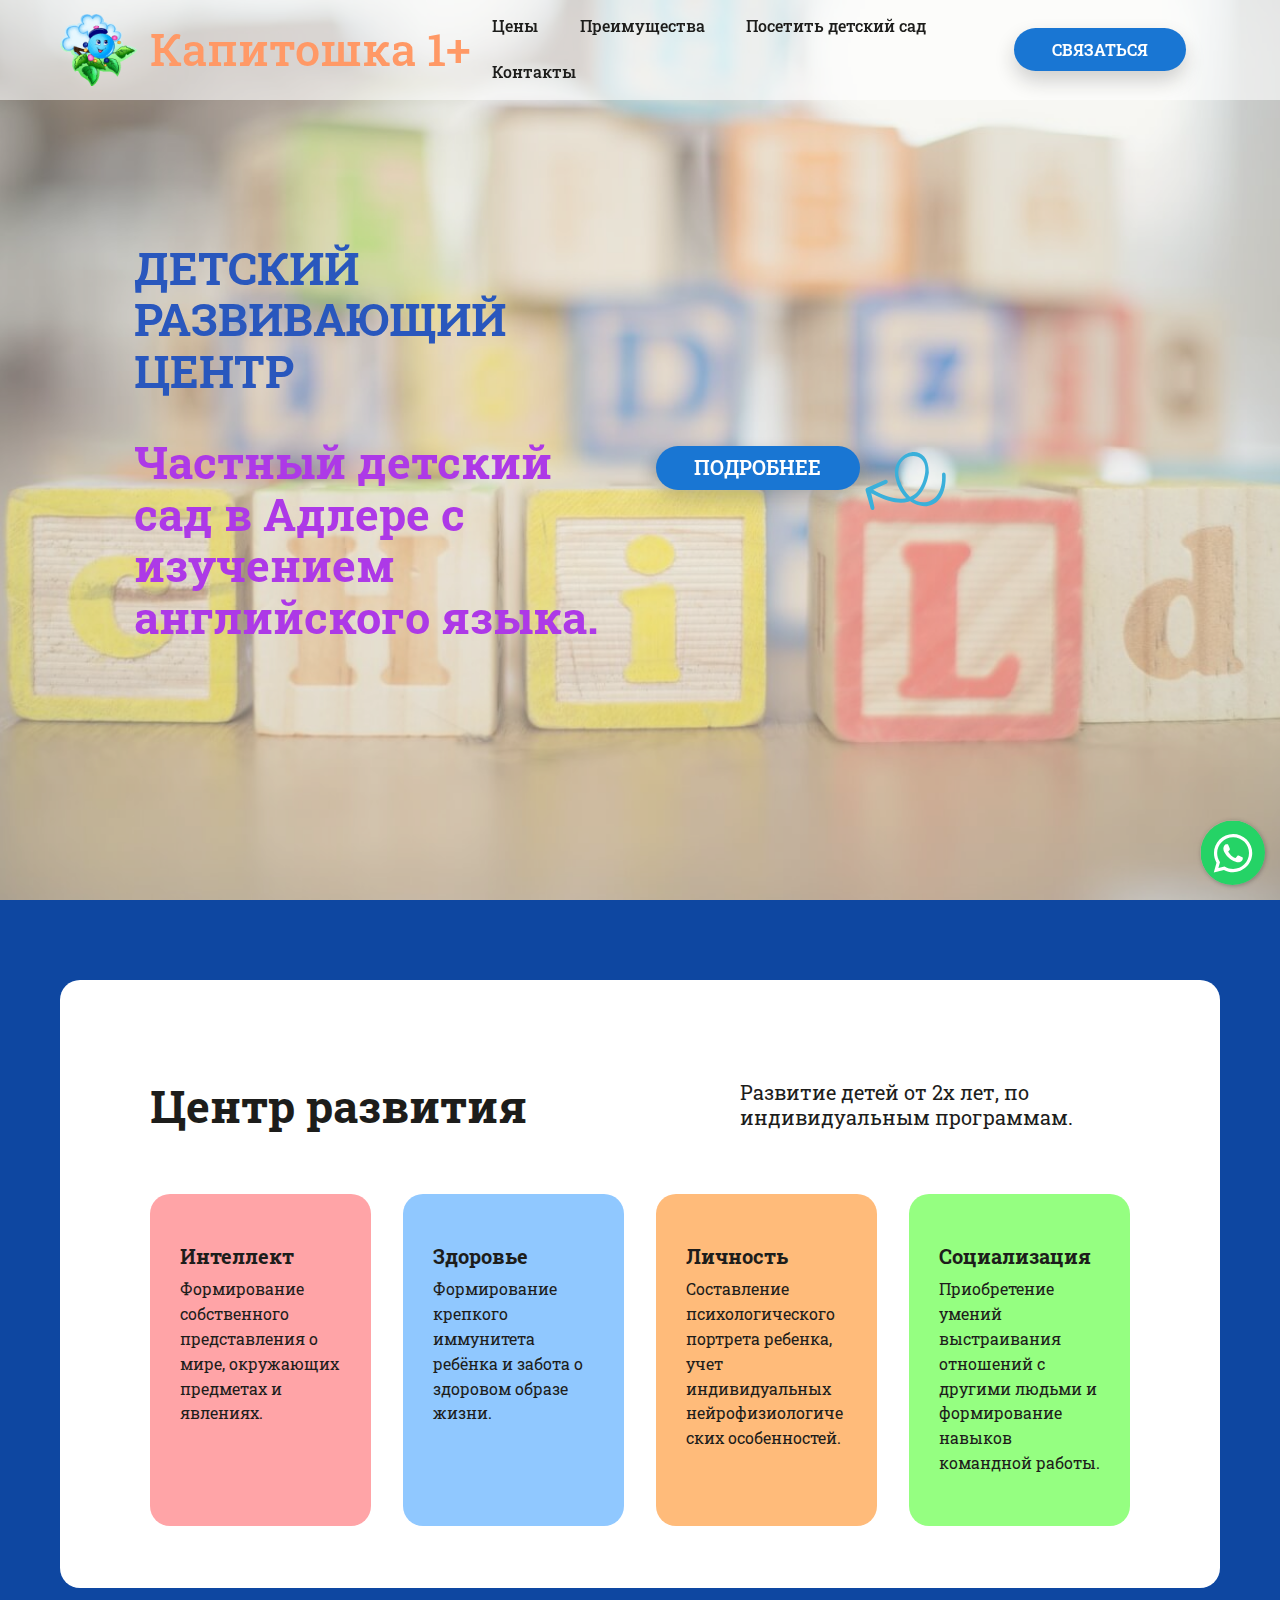
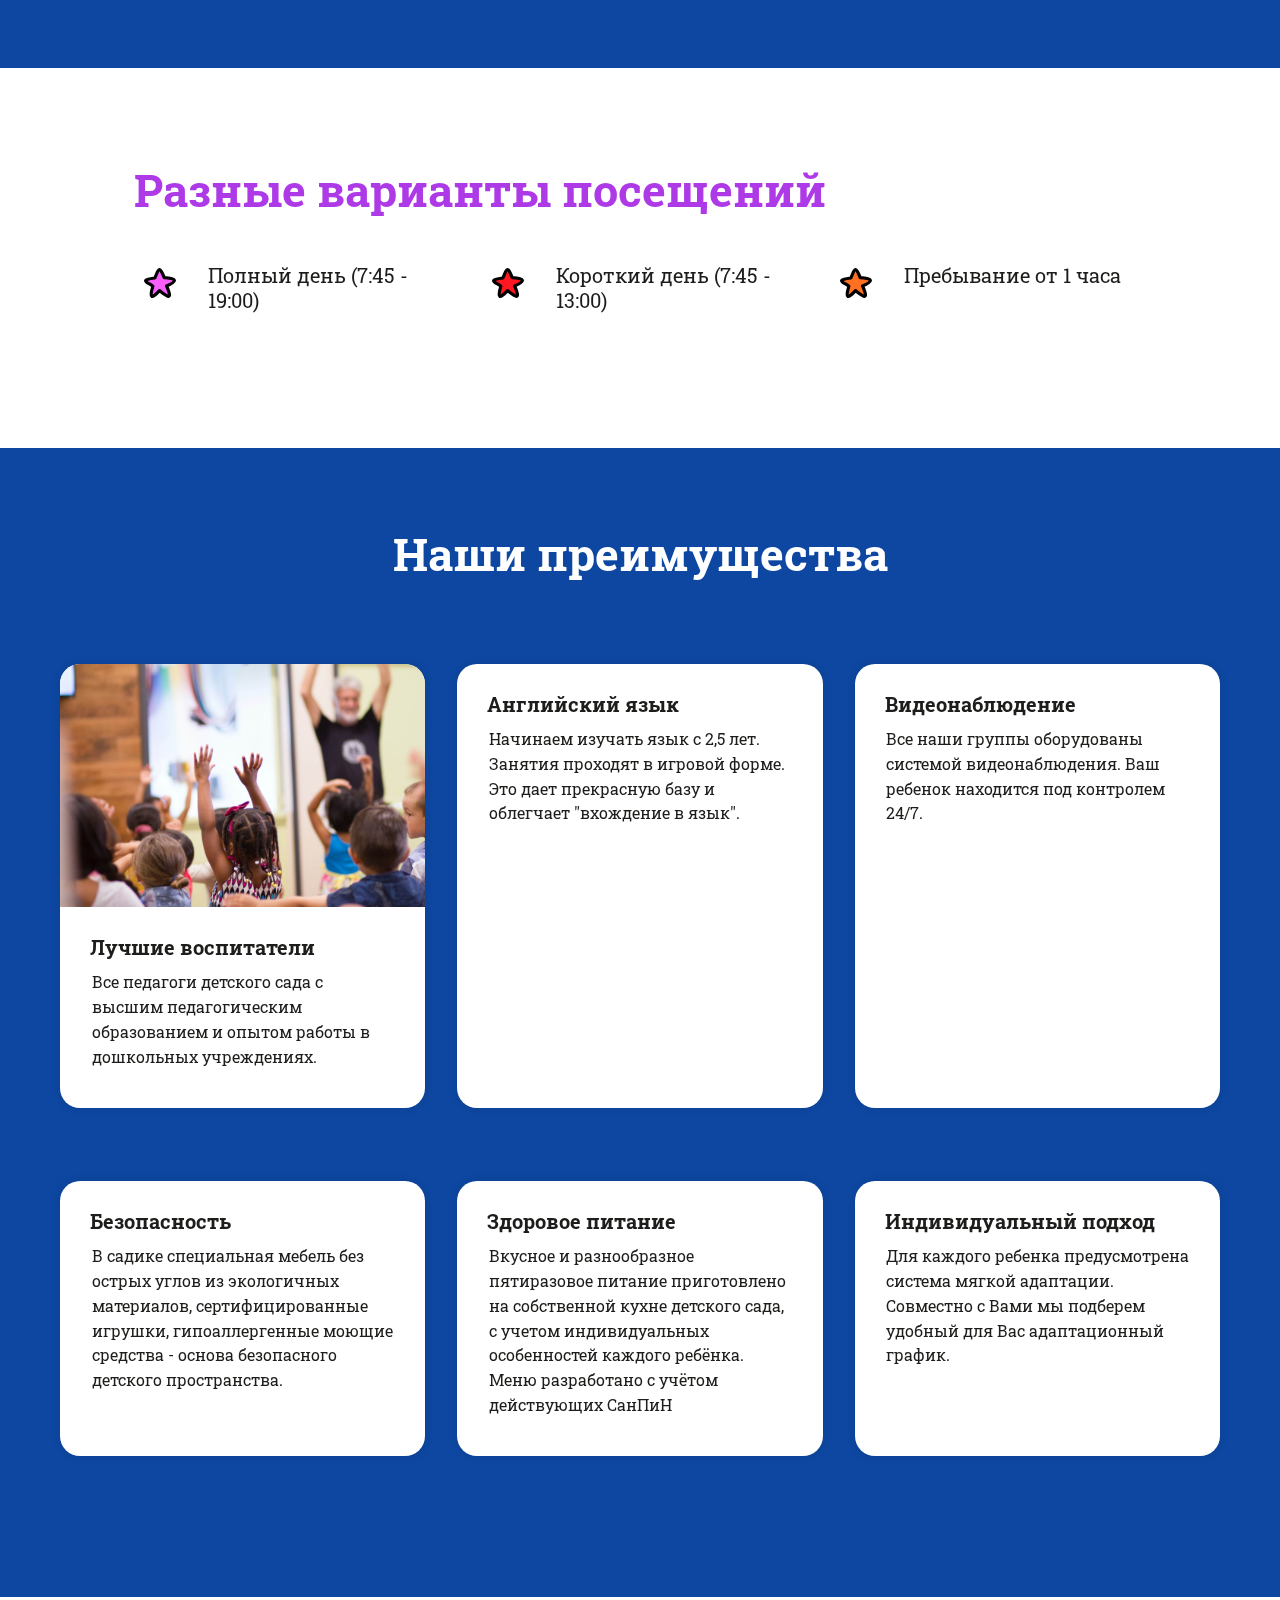
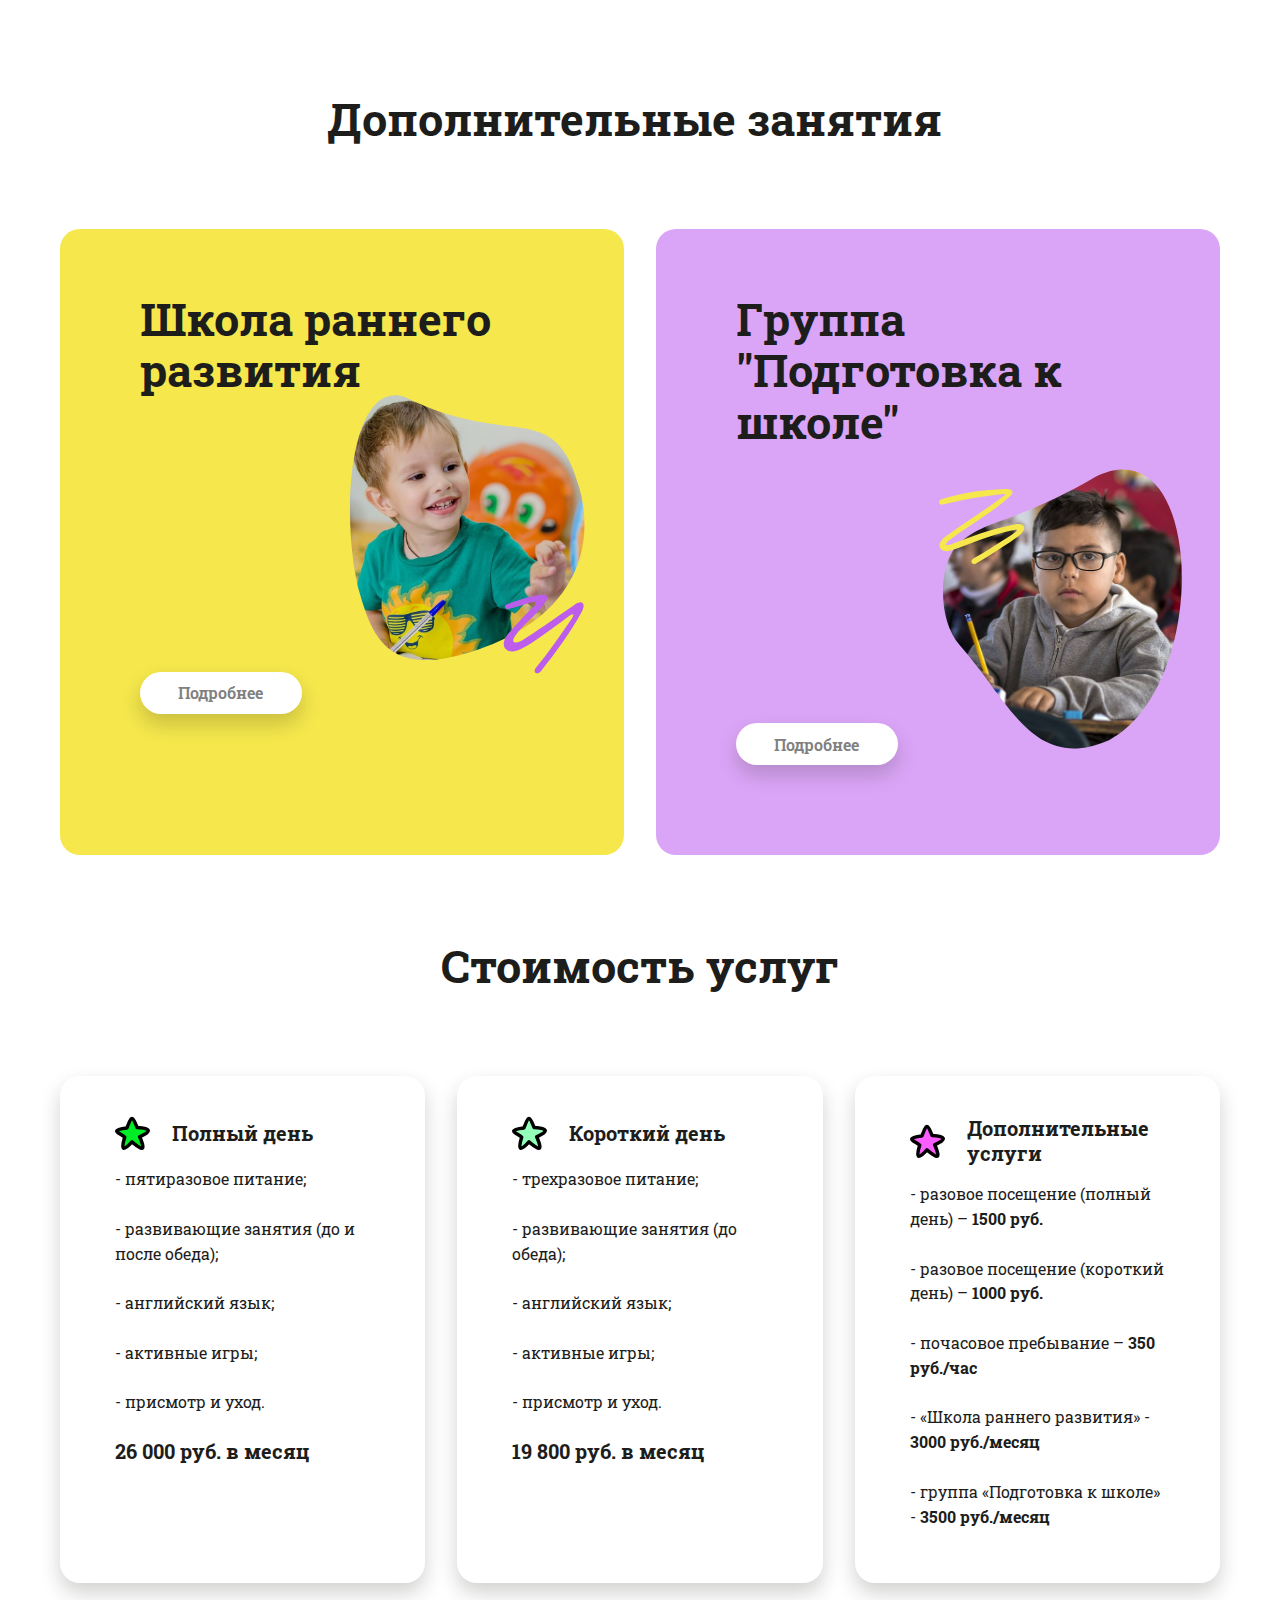
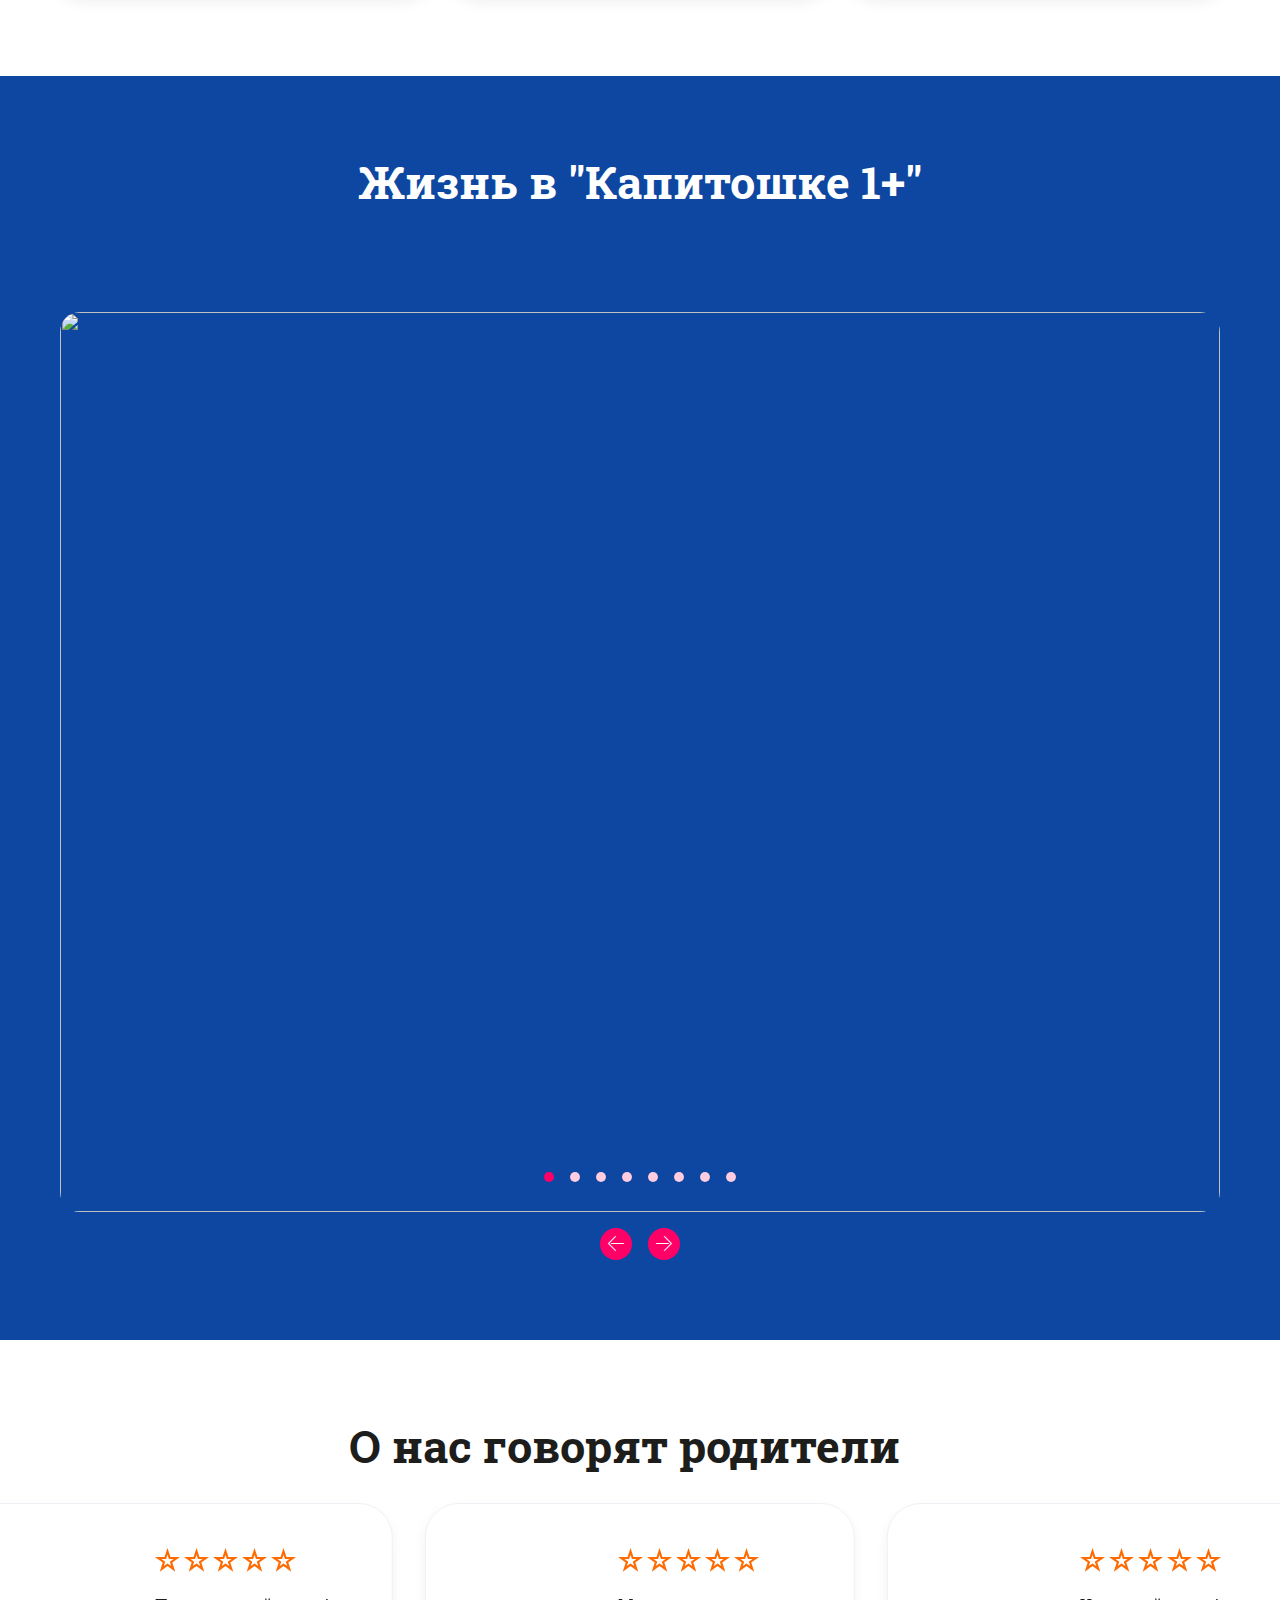
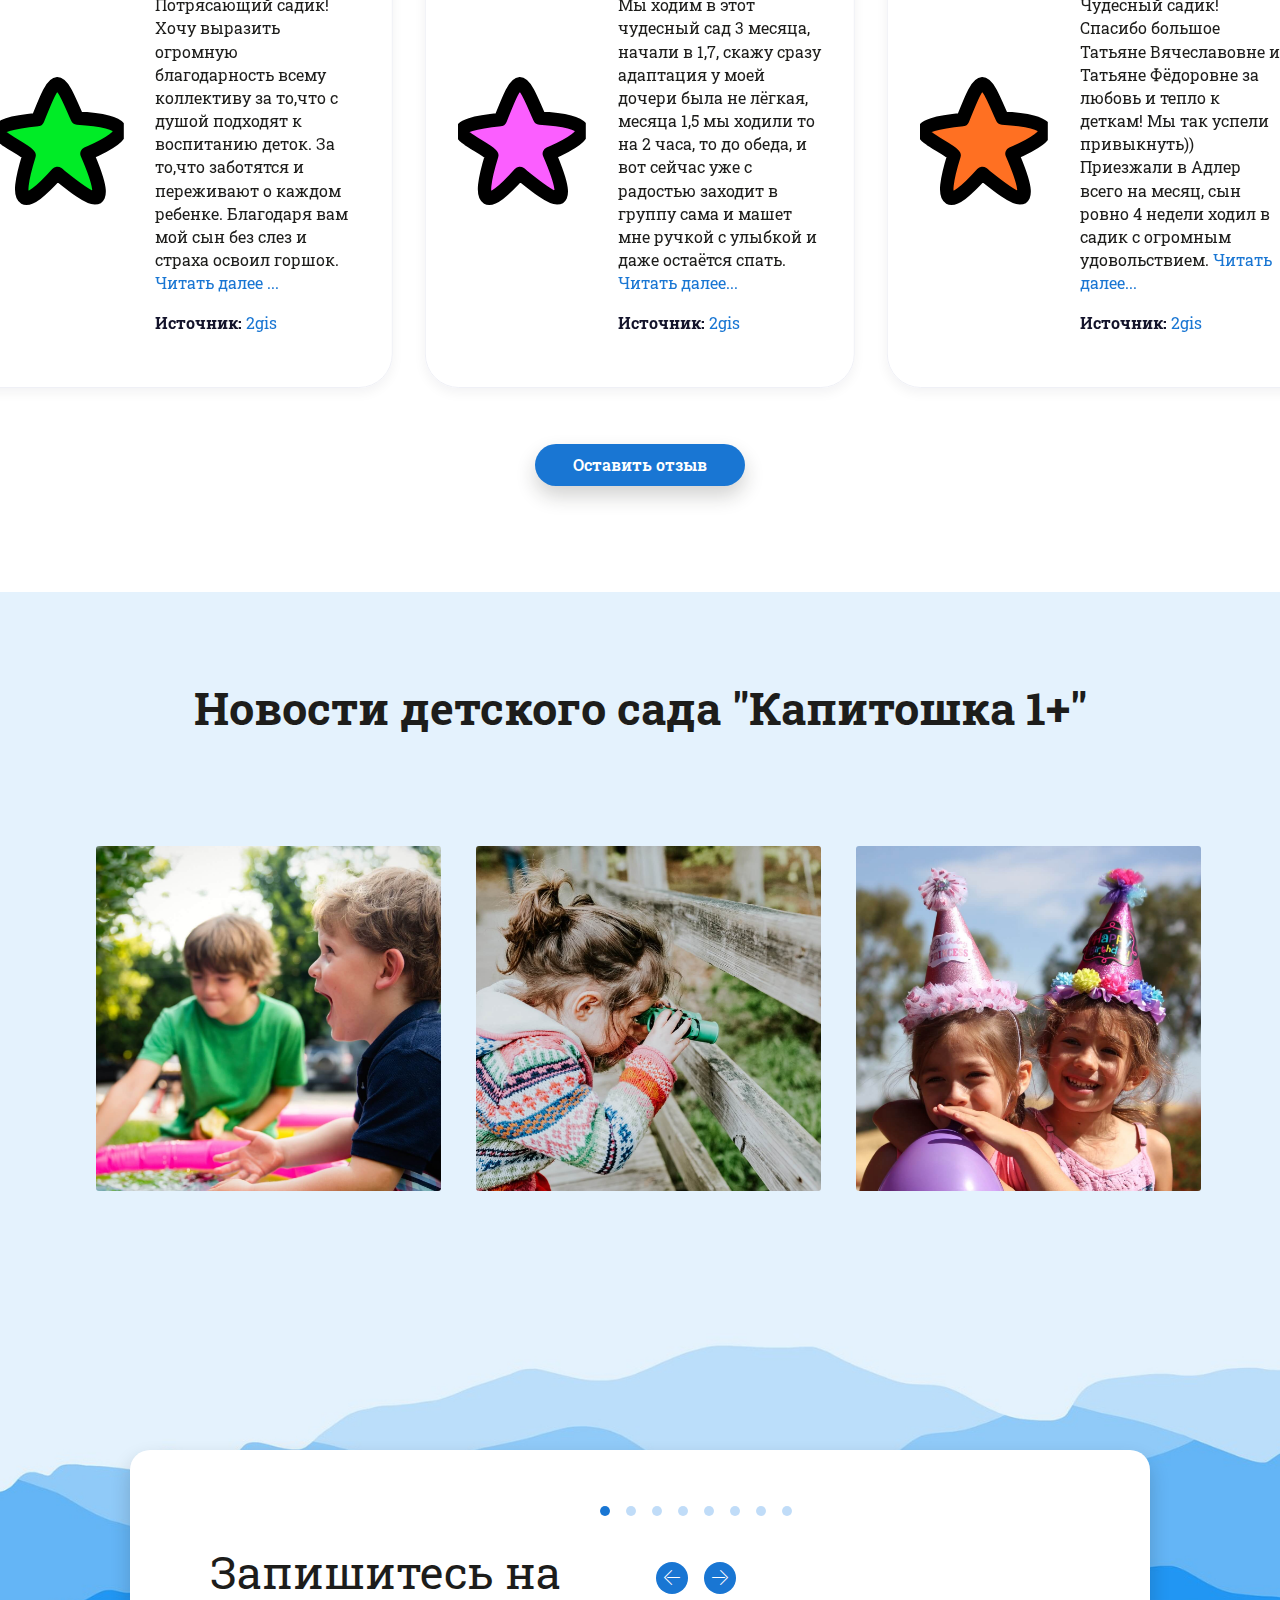
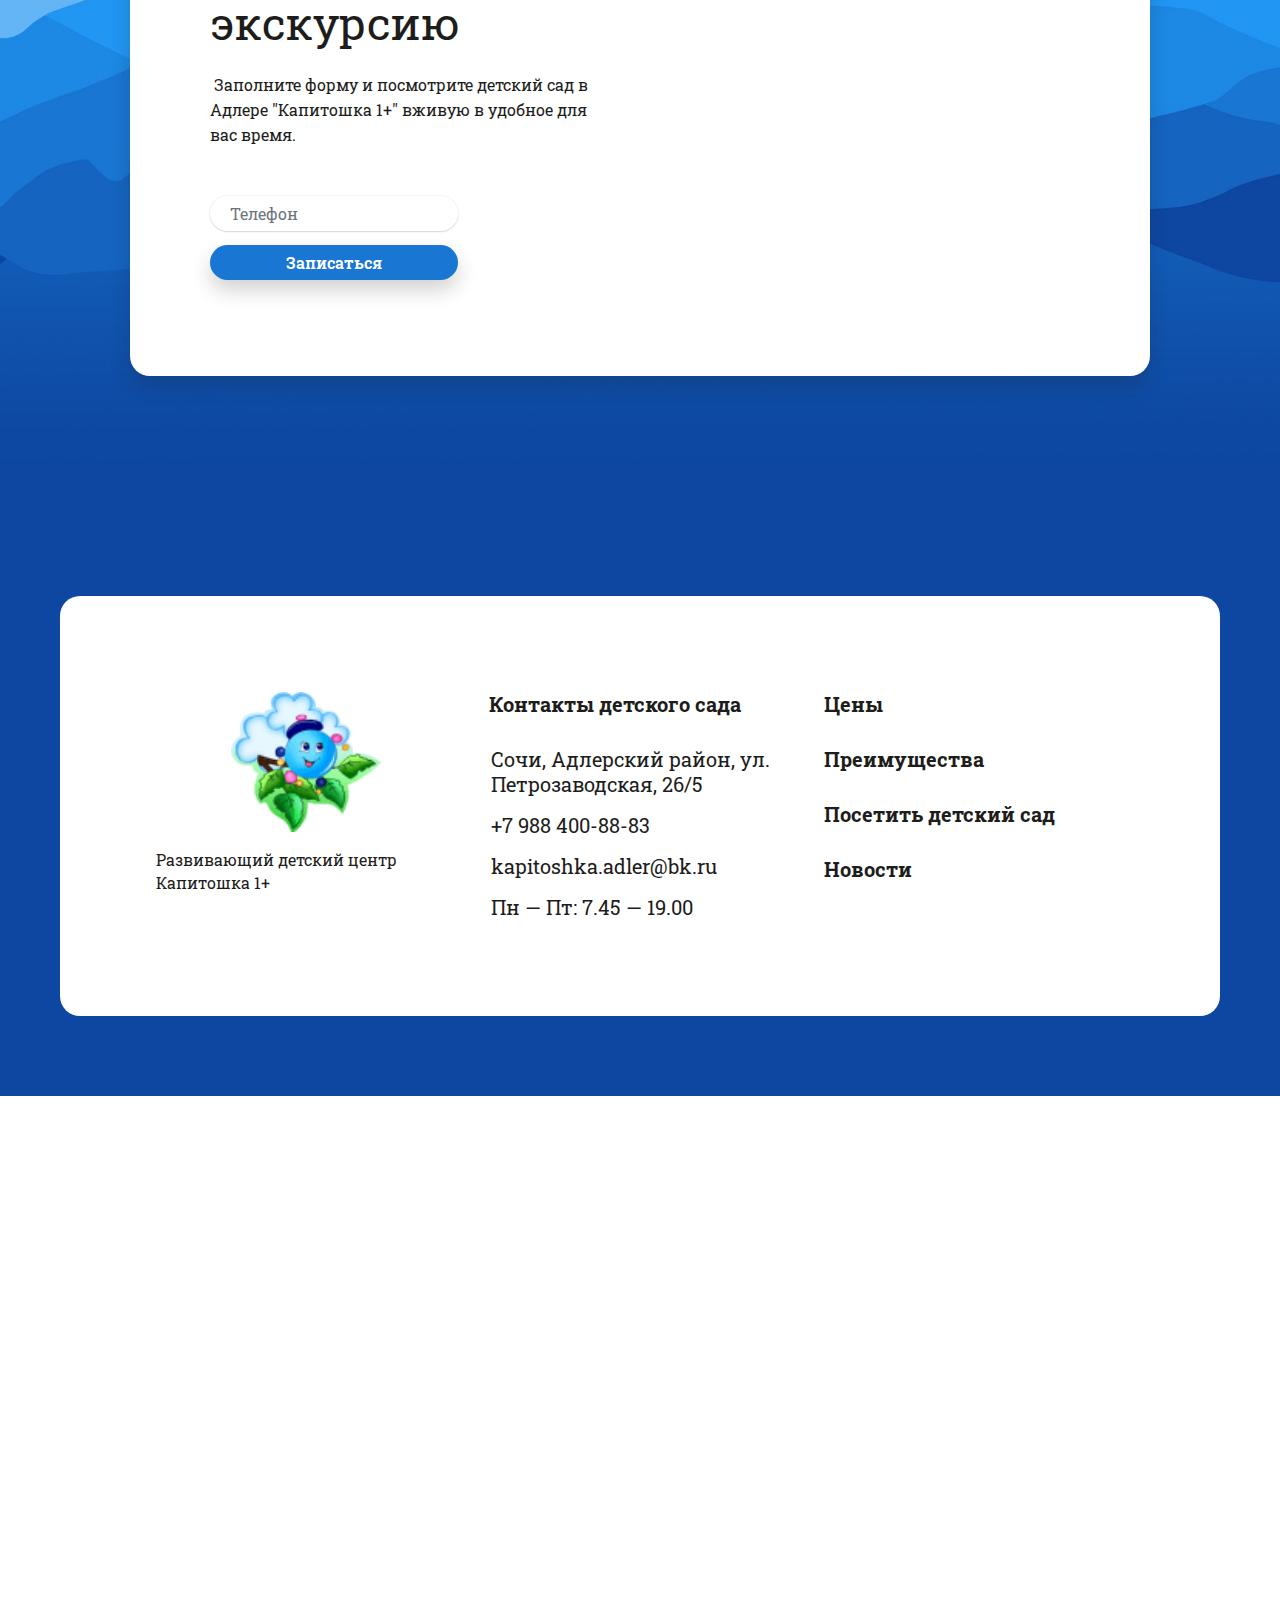
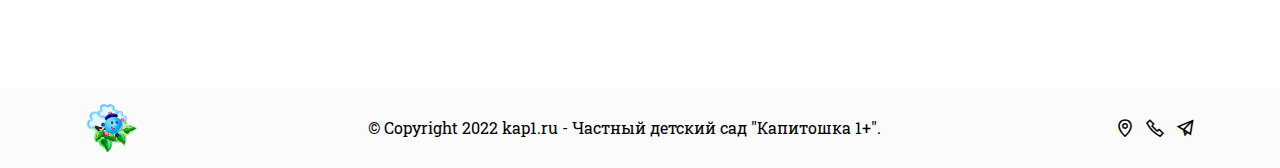
==== index.html @ afeca757 "create github pages" ====
<!DOCTYPE html>
<html  >
<head>
  
  <meta charset="UTF-8">
  <meta http-equiv="X-UA-Compatible" content="IE=edge">
  
  <meta name="twitter:card" content="summary_large_image"/>
  <meta name="twitter:image:src" content="assets/images/index-meta.png">
  <meta property="og:image" content="assets/images/index-meta.png">
  <meta name="twitter:title" content="Детский сад Капитошка 1+">
  <meta name="viewport" content="width=device-width, initial-scale=1, minimum-scale=1">
  <link rel="shortcut icon" href="assets/images/logo-kap1-98x91.png" type="image/x-icon">
  <meta name="description" content="Детский развивающий центр в Адлере с изучением английского языка. Развитие детей от 2х лет, по индивидуальным программам. Частный детский сад в Адлере с разными вариантами посещений (полный день, короткий день, почасовое).">
  
  
  <title>Детский сад Капитошка 1+</title>
  <link rel="stylesheet" href="assets/web/assets/mobirise-icons-bold/mobirise-icons-bold.css">
  <link rel="stylesheet" href="assets/web/assets/mobirise-icons2/mobirise2.css">
  <link rel="stylesheet" href="assets/bootstrap/css/bootstrap.min.css">
  <link rel="stylesheet" href="assets/bootstrap/css/bootstrap-grid.min.css">
  <link rel="stylesheet" href="assets/bootstrap/css/bootstrap-reboot.min.css">
  <link rel="stylesheet" href="assets/parallax/jarallax.css">
  <link rel="stylesheet" href="assets/chatbutton/floating-wpp.css">
  <link rel="stylesheet" href="assets/dropdown/css/style.css">
  <link rel="stylesheet" href="assets/socicon/css/styles.css">
  <link rel="stylesheet" href="assets/theme/css/style.css">
  <link rel="stylesheet" href="assets/recaptcha.css">
  <link rel="preload" href="https://fonts.googleapis.com/css?family=Kiwi+Maru:300,400,500&display=swap" as="style" onload="this.onload=null;this.rel='stylesheet'">
  <noscript><link rel="stylesheet" href="https://fonts.googleapis.com/css?family=Kiwi+Maru:300,400,500&display=swap"></noscript>
  <link rel="preload" href="https://fonts.googleapis.com/css?family=Roboto+Slab:100,200,300,400,500,600,700,800,900&display=swap" as="style" onload="this.onload=null;this.rel='stylesheet'">
  <noscript><link rel="stylesheet" href="https://fonts.googleapis.com/css?family=Roboto+Slab:100,200,300,400,500,600,700,800,900&display=swap"></noscript>
  <link rel="preload" as="style" href="assets/mobirise/css/mbr-additional.css"><link rel="stylesheet" href="assets/mobirise/css/mbr-additional.css" type="text/css">
  
  
  <meta name="yandex-verification" content="df93bda9de765620" />  

<!-- Yandex.Metrika counter -->
<script type="text/javascript" >
   (function(m,e,t,r,i,k,a){m[i]=m[i]||function(){(m[i].a=m[i].a||[]).push(arguments)};
   m[i].l=1*new Date();
   for (var j = 0; j < document.scripts.length; j++) {if (document.scripts[j].src === r) { return; }}
   k=e.createElement(t),a=e.getElementsByTagName(t)[0],k.async=1,k.src=r,a.parentNode.insertBefore(k,a)})
   (window, document, "script", "https://mc.yandex.ru/metrika/tag.js", "ym");

   ym(91101830, "init", {
        clickmap:true,
        trackLinks:true,
        accurateTrackBounce:true,
        webvisor:true
   });
</script>
<noscript><div><img src="https://mc.yandex.ru/watch/91101830" style="position:absolute; left:-9999px;" alt="" /></div></noscript>
<!-- /Yandex.Metrika counter -->
  <meta name="keywords" content="частный детский сад в адлере, капитошка, полдня, короткий день, частные садики в адлере, полный день, прибывание от 1 часа, подготовка к школе" />

<meta name="theme-color" content="#1976d3">
<link rel="manifest" href="manifest.json">
<script src="sw-connect.js"></script>
<meta name="apple-mobile-web-app-capable" content="yes">
<link rel="apple-touch-startup-image" media="(device-width: 320px) and (device-height: 568px) and (-webkit-device-pixel-ratio: 2) and (orientation: portrait)" href="assets/images/apple-launch-640x1136.png">
<link rel="apple-touch-startup-image" media="(device-width: 375px) and (device-height: 667px) and (-webkit-device-pixel-ratio: 2) and (orientation: portrait)" href="assets/images/apple-launch-750x1334.png">
<link rel="apple-touch-startup-image" media="(device-width: 414px) and (device-height: 736px) and (-webkit-device-pixel-ratio: 3) and (orientation: portrait)" href="assets/images/apple-launch-1242x2208.png">
<link rel="apple-touch-startup-image" media="(device-width: 375px) and (device-height: 812px) and (-webkit-device-pixel-ratio: 3) and (orientation: portrait)" href="assets/images/apple-launch-1125x2436.png">
<link rel="apple-touch-startup-image" media="(device-width: 768px) and (device-height: 1024px) and (-webkit-device-pixel-ratio: 2) and (orientation: portrait)" href="assets/images/apple-launch-1536x2048.png">
<link rel="apple-touch-startup-image" media="(device-width: 834px) and (device-height: 1112px) and (-webkit-device-pixel-ratio: 2) and (orientation: portrait)" href="assets/images/apple-launch-1668x2224.png">
<link rel="apple-touch-startup-image" media="(device-width: 1024px) and (device-height: 1366px) and (-webkit-device-pixel-ratio: 2) and (orientation: portrait)" href="assets/images/apple-launch-2048x2732.png">
<meta name="apple-mobile-web-app-status-bar-style" content="default">
<meta name="apple-mobile-web-app-title" content="Капитошка 1+">
<link rel="apple-touch-icon" href="apple-touch-icon.png"></head>
<body>
  
  <section data-bs-version="5.1" class="menu menu01 cid-sRQjR1mphb" once="menu" id="menu01-7">
    
    <nav class="navbar navbar-dropdown navbar-fixed-top navbar-expand-lg">
        <div class="container-fluid">
            <div class="navbar-brand">
                <span class="navbar-logo">
                    <a href="#">
                        <img src="assets/images/logo-kap1-98x91.png" alt="" style="height: 4.5rem;">
                    </a>
                </span>
                <span class="navbar-caption-wrap"><a class="navbar-caption text-warning display-2" href="#">Капитошка 1+</a></span>
            </div>
            <button class="navbar-toggler" type="button" data-toggle="collapse" data-bs-toggle="collapse" data-target="#navbarSupportedContent" data-bs-target="#navbarSupportedContent" aria-controls="navbarNavAltMarkup" aria-expanded="false" aria-label="Toggle navigation">
                <div class="hamburger">
                    <span></span>
                    <span></span>
                    <span></span>
                    <span></span>
                </div>
            </button>
            <div class="collapse navbar-collapse" id="navbarSupportedContent">
                <ul class="navbar-nav nav-dropdown" data-app-modern-menu="true"><li class="nav-item">
                        <a class="nav-link link text-black text-primary display-7" href="index.html#pricing02-c" aria-expanded="false">Цены</a>
                    </li>
                    <li class="nav-item">
                        <a class="nav-link link text-black text-primary display-7" href="index.html#features05-2">Преимущества</a>
                    </li>
                    <li class="nav-item">
                        <a class="nav-link link text-black text-primary display-7" href="index.html#form02-8">Посетить детский сад</a>
                    </li>
                    <li class="nav-item">
                        <a class="nav-link link text-black text-primary display-7" href="index.html#footer01-5">Контакты</a>
                    </li>
                    <li class="nav-item">
                        <a class="nav-link link text-black text-primary display-7" href="index.html#features12-3"></a>
                    </li></ul>
                
                <div class="navbar-buttons align-center mbr-section-btn"><a class="btn btn-primary display-4" href="index.html#form02-8">СВЯЗАТЬСЯ</a></div>
            </div>
        </div>
    </nav>
</section>

<section data-bs-version="5.1" class="header01 cid-sRQby9NjFs mbr-fullscreen mbr-parallax-background" id="header01-0">

    

    <div class="mbr-overlay" style="opacity: 0.4; background-color: rgb(235, 234, 226);"></div>

    <div class="container">
        <div class="wrapper p-3 py-5 p-lg-5">
            <div class="row justify-content-center justify-content-lg-start">
                <div class="col-12 col-md-6">
                    <h1 class="mbr-section-title mbr-fonts-style pb-3 display-2"><strong>ДЕТСКИЙ РАЗВИВАЮЩИЙ ЦЕНТР</strong></h1>
                </div>
                <div class="col-12 col-md-6">
                    
                </div>
            </div>
            <div class="row justify-content-center justify-content-lg-start mt-4">
                <div class="col-12 col-md-6">
                    <h2 class="mbr-section-subtitle mbr-fonts-style pb-3 display-2"><strong>Частный детский сад в Адлере с изучением английского языка.</strong></h2>
                </div>
                <div class="col-12 col-md-6 d-flex">
                    <div class="mbr-section-btn"><a class="btn btn-primary display-5" href="index.html#features01-1">ПОДРОБНЕЕ<br></a></div>
                    <div class="decor">
                        <svg viewBox="0 0 1 1">
                            <path stroke-width="0.09" d="M 0.192 0.241 C 0.212 0.213 0.245 0.236 0.224 0.266 C 0.027 0.571 0.314 0.802 0.603 0.551 C 0.854 0.324 0.491 0.05 0.391 0.362 C 0.285 0.683 0.524 0.787 0.807 0.789 L 0.71 0.654 C 0.697 0.628 0.729 0.607 0.748 0.631 L 0.867 0.793 C 0.885 0.813 0.889 0.825 0.868 0.845 L 0.723 0.986 C 0.699 1.001 0.675 0.973 0.699 0.948 L 0.804 0.834 C 0.187 0.821 0.326 0.417 0.364 0.317 C 0.56 -0.027 0.875 0.353 0.637 0.571 C 0.388 0.836 -0.072 0.66 0.192 0.241">
                            </path>
                        </svg>
                    </div>
                </div>
            </div>
        </div>
    </div>
</section>

<section data-bs-version="5.1" class="features01 cid-sRQbBIAVHg" id="features01-1">

    

    

    <div class="container-fluid">
        <div class="wrapper">
            <div class="row justify-content-between title-section">
                <div class="col-12 col-md-5">
                    <h1 class="main-sect mbr-section-title mbr-fonts-style mb-3 mb-lg-0 display-2"><strong>Центр развития</strong></h1>
                </div>
                <div class="col-12 col-md-5">
                    <p class="main-sect mbr-text mbr-fonts-style display-5">Развитие детей от 2х лет, по индивидуальным программам.</p>
                </div>
            </div>
            <div class="row justify-content-center">
                <div class="col-12 col-md-5 col-lg-3">
                    <div class="card card-1">
                        <div class="card-body">
                            
                            <h3 class="mbr-section-subtitle mbr-fonts-style mb-2 display-5"><strong>Интеллект</strong></h3>
                            <p class="mbr-text mbr-fonts-style display-7">Формирование собственного представления о мире, окружающих предметах и явлениях.</p>
                        </div>
                    </div>
                </div>
                <div class="col-12 col-md-5 col-lg-3">
                    <div class="card card-2">
                        <div class="card-body">
                            
                            <h3 class="mbr-section-subtitle mbr-fonts-style mb-2 display-5"><strong>Здоровье</strong></h3>
                            <p class="mbr-text mbr-fonts-style display-7">
                                Формирование крепкого иммунитета ребёнка и забота о здоровом образе жизни.</p>
                        </div>
                    </div>
                </div>
                <div class="col-12 col-md-5 col-lg-3">
                    <div class="card card-3">
                        <div class="card-body">
                            
                            <h3 class="mbr-section-subtitle mbr-fonts-style mb-2 display-5"><strong>Личность</strong></h3>
                            <p class="mbr-text mbr-fonts-style display-7">
                                Составление психологического портрета ребенка, учет индивидуальных нейрофизиологических особенностей.</p>
                        </div>
                    </div>
                </div>
                <div class="col-12 col-md-5 col-lg-3">
                    <div class="card card-4">
                        <div class="card-body">
                            
                            <h3 class="mbr-section-subtitle mbr-fonts-style mb-2 display-5"><strong>Социализация</strong></h3>
                            <p class="mbr-text mbr-fonts-style display-7">Приобретение умений выстраивания отношений с другими людьми и формирование навыков командной работы.
                            </p>
                        </div>
                    </div>
                </div>
            </div>
        </div>
    </div>
</section>

<section data-bs-version="5.1" class="features11 cid-tlyjCeXu5O mbr-parallax-background" id="features11-0">

    
    


    <div class="mbr-overlay" style="opacity: 0.7; background-color: rgb(255, 255, 255);"></div>

    <div class="container">
        <div class="wrapper p-3 py-5 p-lg-5">
            <div class="row mb-4">
                <div class="col-12">
                    <h2 class="mbr-section-title mbr-fonts-style display-2">
                        <strong>Разные варианты посещений<br></strong></h2>
                </div>
            </div>
            <div class="row justify-content-center">
                <div class="card col-12 col-lg-4">
                    <div class="card-body">
                        <div class="row">
                            <div class="col img pt-1">
                                <img class="card-img" src="assets/images/purple.svg" alt="">
                            </div>
                            <div class="col text">
                                <p class="mbr-text mbr-fonts-style display-5" style="width: calc(100%);">
                                    Полный день (7:45 - 19:00)</p>
                            </div>
                        </div>
                    </div>
                </div>
                <div class="card col-12 col-lg-4">
                    <div class="card-body">
                        <div class="row">
                            <div class="col img pt-1">
                                <img class="card-img" src="assets/images/red.svg" alt="">
                            </div>
                            <div class="col text">
                                <p class="mbr-text mbr-fonts-style display-5" style="width: calc(100%);">
                                    Короткий день (7:45 - 13:00)</p>
                            </div>
                        </div>
                    </div>
                </div>
                <div class="card col-12 col-lg-4">
                    <div class="card-body">
                        <div class="row">
                            <div class="col img pt-1">
                                <img class="card-img" src="assets/images/orange.svg" alt="">
                            </div>
                            <div class="col text">
                                <p class="mbr-text mbr-fonts-style display-5" style="width: calc(100%);">
                                    Пребывание от 1 часа</p>
                            </div>
                        </div>
                    </div>
                </div>
            </div>
        </div>
    </div>
</section>

<section data-bs-version="5.1" class="features05 cid-sRQcud4Jjb" id="features05-2">

    

    

    <div class="container-fluid">
        <div class="wrapper">
            <div class="row title-section">
                <h2 class="mbr-section-title mbr-fonts-style display-2"><strong>Наши преимущества</strong></h2>
            </div>
            <div class="row justify-content-center">
                <div class="col-12 col-md-4 mb-2 mb-md-5">
                    <div class="card">
                        <img src="assets/images/class1.jpg" alt="" class="card-img-top">
                        <div class="card-body">
                            <h3 class="card-title mbr-section-subtitle mbr-fonts-style display-5"><strong>Лучшие воспитатели</strong></h3>
                            <ul class="list mbr-fonts-style display-7">Все педагоги детского сада с высшим педагогическим образованием и опытом работы в дошкольных учреждениях.</ul>
                            
                        </div>
                    </div>
                </div>
                <div class="col-12 col-md-4 mb-2 mb-md-5">
                    <div class="card">
                        <img src="assets/images/-2022-08-24-01.09.01-782x524.png" alt="" class="card-img-top">
                        <div class="card-body">
                            <h3 class="card-title mbr-section-subtitle mbr-fonts-style display-5"><strong>Английский язык</strong></h3>
                            <ul class="list mbr-fonts-style display-7">Начинаем изучать язык с 2,5 лет. Занятия проходят в игровой форме. Это дает прекрасную базу и облегчает "вхождение в язык".</ul>
                            
                        </div>
                    </div>
                </div>
                <div class="col-12 col-md-4 mb-2 mb-md-5">
                    <div class="card">
                        <img src="assets/images/-2022-08-24-01.12.58-782x523.png" alt="" class="card-img-top">
                        <div class="card-body">
                            <h3 class="card-title mbr-section-subtitle mbr-fonts-style display-5"><strong>Видеонаблюдение</strong></h3>
                            <ul class="list mbr-fonts-style display-7">Все наши группы оборудованы системой видеонаблюдения. Ваш ребенок находится под контролем 24/7.</ul>
                            
                        </div>
                    </div>
                </div>
                <div class="col-12 col-md-4 mb-2 mb-md-5">
                    <div class="card">
                        <img src="assets/images/-2022-08-24-01.36.06-782x539.png" alt="" class="card-img-top">
                        <div class="card-body">
                            <h3 class="card-title mbr-section-subtitle mbr-fonts-style display-5"><strong>Безопасность</strong></h3>
                            <ul class="list mbr-fonts-style display-7">В садике специальная мебель без острых углов из экологичных материалов, сертифицированные игрушки, гипоаллергенные моющие средства - основа безопасного детского пространства.&nbsp;</ul>
                            
                        </div>
                    </div>
                </div>
                <div class="col-12 col-md-4 mb-2 mb-md-5">
                    <div class="card">
                        <img src="assets/images/-2022-08-24-01.32.15-782x519.png" alt="" class="card-img-top">
                        <div class="card-body">
                            <h3 class="card-title mbr-section-subtitle mbr-fonts-style display-5"><strong>Здоровое питание</strong></h3>
                            <ul class="list mbr-fonts-style display-7">Вкусное и разнообразное пятиразовое питание приготовлено на собственной кухне детского сада, с учетом индивидуальных особенностей каждого ребёнка. Меню разработано с учётом действующих СанПиН</ul>
                            
                        </div>
                    </div>
                </div>
                <div class="col-12 col-md-4 mb-2 mb-md-5">
                    <div class="card">
                        <img src="assets/images/-2022-08-24-01.22.43-782x524.png" alt="" class="card-img-top">
                        <div class="card-body">
                            <h3 class="card-title mbr-section-subtitle mbr-fonts-style display-5"><strong>Индивидуальный подход</strong></h3>
                            <ul class="list mbr-fonts-style display-7">Для каждого ребенка предусмотрена система мягкой адаптации. <br>Совместно с Вами мы подберем удобный для Вас адаптационный график.</ul>
                            
                        </div>
                    </div>
                </div>
            </div>
        </div>
    </div>
</section>

<section data-bs-version="5.1" class="article04 cid-tlynu31seI" id="article04-3">

    
    


    

    <div class="container-fluid">
        <div class="wrapper p-3 py-5 p-lg-5">
            <div class="row px-1 px-lg-5">
                <div class="col-12 mb-4">
                    <h2 class="mbr-section-title mbr-fonts-style display-2">
                        <strong>Дополнительные занятия&nbsp;</strong></h2>
                </div>
                <div class="col-12">
                    
                </div>
            </div>
        </div>
    </div>
</section>

<section data-bs-version="5.1" class="features02 cid-tlym49Xv9l" id="features02-1">

    
    


    

    <div class="container-fluid">
        <div class="wrapper p-0">
            <div class="row justify-content-center">
                <div class="col-12 col-md-6">
                    <div class="card card-1">
                        <div class="card-body">
                            <h3 class="card-title mbr-section-subtitle mbr-fonts-style mb-3 display-2"><strong>Школа раннего развития</strong><strong><br></strong></h3>
                            <div class="card-img justify-content-end align-items-center d-flex">
                                <div class="card-img-container first-cont">
                                    <img src="assets/images/6-people.jpg" alt="" style="clip-path: url(#mask1);" class="img">
                                    <div class="decor first">
                                        <svg viewBox="0 0 1 1">
                                            <path stroke-width="0.09" d="M 0.061 0.168 C 0.16 0.133 0.252 0.096 0.389 0.07 C 0.507 0.051 0.524 0.08 0.483 0.143 C 0.419 0.255 0.25 0.384 0.163 0.496 C 0.087 0.594 0.131 0.622 0.227 0.57 C 0.364 0.4813 0.582 0.3307 0.8 0.18 C 0.884 0.116 0.937 0.154 0.888 0.249 C 0.764 0.478 0.602 0.697 0.436 0.907 C 0.393 0.963 0.332 0.931 0.381 0.87 C 0.519 0.703 0.638 0.528 0.761 0.35 C 0.816 0.273 0.801 0.256 0.719 0.32 C 0.534 0.458 0.343 0.601 0.211 0.668 C 0.048 0.749 -0.042 0.627 0.068 0.496 C 0.128 0.435 0.227 0.307 0.35 0.196 C 0.4 0.155 0.385 0.125 0.317 0.149 C 0.2323 0.1747 0.1507 0.2033 0.081 0.22 C 0.034 0.238 0.011 0.185 0.061 0.168">
                                            </path>
                                        </svg>
                                    </div>
                                </div>
                            </div>
                            <div class="mbr-section-btn"><a class="btn btn-white display-4" href="#" data-toggle="modal" data-bs-toggle="modal" data-target="#mbr-popup-4" data-bs-target="#mbr-popup-4">
                                    Подробнее</a></div>
                        </div>
                    </div>
                </div>
                <div class="col-12 col-md-6">
                    <div class="card card-2">
                        <div class="card-body">
                            <h3 class="card-title mbr-section-subtitle mbr-fonts-style mb-3 display-2"><strong>Группа "Подготовка к школе"</strong></h3>
                            <div class="card-img justify-content-end align-items-center d-flex">
                                <div class="card-img-container sec-cont">
                                    <img src="assets/images/1-people.jpg" alt="" style="clip-path: url(#mask2);" class="img">
                                    <div class="decor second">
                                        <svg viewBox="0 0 1 1">
                                            <path stroke-width="0.09" d="M 0.051 0.208 C 0.33 0.134 0.455 0.114 0.748 0.1 C 0.829 0.099 0.849 0.132 0.803 0.179 C 0.582 0.376 0.3387 0.5123 0.133 0.664 C 0.052 0.727 0.087 0.74 0.161 0.709 C 0.385 0.621 0.539 0.56 0.828 0.496 C 0.971 0.465 1.009 0.541 0.874 0.64 C 0.718 0.748 0.586 0.832 0.422 0.927 C 0.38 0.949 0.348 0.902 0.394 0.873 C 0.522 0.799 0.637 0.727 0.819 0.608 C 0.904 0.55 0.894 0.541 0.816 0.562 C 0.563 0.613 0.369 0.712 0.143 0.783 C 0.021 0.818 -0.027 0.722 0.066 0.643 C 0.256 0.498 0.503 0.351 0.734 0.175 C 0.755 0.159 0.753 0.153 0.722 0.156 C 0.486 0.179 0.264 0.223 0.051 0.273 C 0.01 0.28 -0.008 0.226 0.051 0.208">
                                            </path>
                                        </svg>
                                    </div>
                                </div>
                            </div>
                            <div class="mbr-section-btn"><a class="btn btn-white display-4" href="#" data-toggle="modal" data-bs-toggle="modal" data-target="#mbr-popup-5" data-bs-target="#mbr-popup-5">
                                    Подробнее</a></div>
                        </div>
                    </div>
                </div>
            </div>
        </div>
    </div>

    <svg width="0" height="0">
        <defs>
            <clipPath id="mask1" clipPathUnits="objectBoundingBox">
                <path id="curve" d="M 0.251 0.06 C 0.676 0.236 0.847 0.061 0.948 0.359 C 1.017 0.558 0.94 0.814 0.472 0.92 C 0.178 0.984 0.118 0.859 0.063 0.691 C -0.007 0.432 0.036 0.002 0.251 0.06">
                </path>
            </clipPath>
            <clipPath id="mask2" clipPathUnits="objectBoundingBox">
                <path id="curve" d="M 0.088 0.65 C 0.285 0.835 0.381 1.077 0.686 0.965 C 1.096 0.781 1.065 -0.097 0.627 0.089 C 0.298 0.248 0.195 0.226 0.083 0.31 C 0.005 0.368 -0.009 0.558 0.088 0.65">
                </path>
            </clipPath>
        </defs>
    </svg>

</section>

<section data-bs-version="5.1" class="article04 cid-tm1AXQ6jLx" id="article04-d">

    
    


    

    <div class="container-fluid">
        <div class="wrapper p-3 py-5 p-lg-5">
            <div class="row px-1 px-lg-5">
                <div class="col-12 mb-4">
                    <h2 class="mbr-section-title mbr-fonts-style display-2">
                        <strong>Стоимость услуг</strong></h2>
                </div>
                <div class="col-12">
                    
                </div>
            </div>
        </div>
    </div>
</section>

<section data-bs-version="5.1" class="pricing02 cid-tm1Ay0gLX9" id="pricing02-c">

    
    


    

    <div class="container-fluid">
        <div class="wrapper">
            
            <div class="row justify-content-center">
                <div class="col-12 col-lg-4">
                    <div class="card">
                        <div class="card-body">
                            <div class="mb-3 d-flex align-items-center">
                                <img src="assets/images/green.svg" alt="" class="col-img">
                                <h4 class="card-title mbr-section-subtitle mbr-fonts-style m-0 display-5">
                                    <strong>Полный день</strong></h4>
                            </div>
                            <p class="mbr-text text1 mbr-fonts-style mb-4 display-7">- пятиразовое питание;<br><br>                                - развивающие занятия (до и после обеда);<br><br>                                - английский язык;<br><br>                                - активные игры;<br><br>                                - присмотр и уход.</p>
                            <p class="mbr-text price mbr-fonts-style mb-4 display-5"><strong>26 000 руб. в месяц</strong></p>
                            
                        </div>
                    </div>
                </div>
                <div class="col-12 col-lg-4">
                    <div class="card">
                        <div class="card-body">
                            <div class="mb-3 d-flex align-items-center">
                                <img src="assets/images/cyan.svg" alt="" class="col-img">
                                <h4 class="card-title mbr-section-subtitle mbr-fonts-style m-0 display-5">
                                    <strong>Короткий день</strong></h4>
                            </div>
                            <p class="mbr-text text1 mbr-fonts-style mb-4 display-7">- трехразовое питание;<br><br>                                - развивающие занятия (до обеда);<br><br>                                - английский язык;<br><br>                                - активные игры;<br><br>                                - присмотр и уход.</p>
                            <p class="mbr-text price mbr-fonts-style mb-4 display-5"><strong>19 800 руб. в месяц</strong></p>
                            
                        </div>
                    </div>
                </div>
                <div class="col-12 col-lg-4">
                    <div class="card">
                        <div class="card-body">
                            <div class="mb-3 d-flex align-items-center">
                                <img src="assets/images/purple.svg" alt="" class="col-img">
                                <h4 class="card-title mbr-section-subtitle mbr-fonts-style m-0 display-5">
                                    <strong>Дополнительные услуги</strong></h4>
                            </div>
                            <p class="mbr-text text1 mbr-fonts-style mb-4 display-7">- разовое посещение (полный день) – <strong>1500 руб.</strong><strong><br></strong><br>- разовое посещение (короткий день) – <strong>1000 руб.</strong><strong><br></strong><br>- почасовое пребывание – <strong>350 руб./час</strong><strong><br></strong><br>- «Школа раннего развития» - <strong>3000 руб./месяц</strong><strong><br></strong><br>- группа «Подготовка к школе» - <strong>3500 руб./месяц</strong></p><p></p><p></p>
                            <p class="mbr-text price mbr-fonts-style mb-4 display-5"></p>
                            
                        </div>
                    </div>
                </div>
            </div>
        </div>
    </div>
</section>

<section data-bs-version="5.1" class="slider01 cid-tlPUg3LcGs" id="slider01-7">

    
    


    

    <div class="container-fluid">
        <div class="wrapper">
            <div class="title-section">
                <h2 class="mbr-section-title mbr-fonts-style display-2">
                    <strong>Жизнь в "Капитошке 1+"</strong></h2>
            </div>
            <div id="carouselIndicatorsS01" data-bs-ride="carousel" class="carousel slide" data-bs-interval="5000">
                <div class="carousel-container">
                    <div class="carousel-inner">
                        <div class="carousel-item active">
                            <img src="assets/images/img-1352-2474x1856.jpg" class="d-block w-100" alt="">
                        </div>
                        <div class="carousel-item">
                            <img src="assets/images/img-1268-2474x1856.jpg" class="d-block w-100" alt="">
                        </div>
                        <div class="carousel-item">
                            <img src="assets/images/img-1019-2474x1856.jpg" class="d-block w-100" alt="">
                        </div>
                        <div class="carousel-item">
                            <img src="assets/images/img-1386-2474x1856.jpg" class="d-block w-100" alt="">
                        </div>
                        <div class="carousel-item">
                            <img src="assets/images/img-1388-2474x1856.jpg" class="d-block w-100" alt="">
                        </div>
                        <div class="carousel-item">
                            <img src="assets/images/img-1449-2474x1856.jpg" class="d-block w-100" alt="">
                        </div>
                        <div class="carousel-item">
                            <img src="assets/images/img-1719-2474x1856.jpg" class="d-block w-100" alt="">
                        </div>
                        <div class="carousel-item">
                            <img src="assets/images/6a846efc-00e0-4f3e-a9ee-c0b69504474a-1600x1200.jpg" class="d-block w-100" alt="">
                        </div>
                    </div>
                    <div class="carousel-indicators">
                        <button type="button" data-bs-target="#carouselIndicatorsS01" data-bs-slide-to="0" class="active" aria-current="true" aria-label="Slide 1">
                        </button>
                        <button type="button" data-bs-target="#carouselIndicatorsS01" data-bs-slide-to="1" aria-label="Slide 2">
                        </button>
                        <button type="button" data-bs-target="#carouselIndicatorsS01" data-bs-slide-to="2" aria-label="Slide 3">
                        </button>
                        <button type="button" data-bs-target="#carouselIndicatorsS01" data-bs-slide-to="3" aria-label="Slide 4">
                        </button>
                        <button type="button" data-bs-target="#carouselIndicatorsS01" data-bs-slide-to="4" aria-label="Slide 5">
                        </button>
                        <button type="button" data-bs-target="#carouselIndicatorsS01" data-bs-slide-to="5" aria-label="Slide 6">
                        </button>
                        <button type="button" data-bs-target="#carouselIndicatorsS01" data-bs-slide-to="6" aria-label="Slide 7">
                        </button>
                        <button type="button" data-bs-target="#carouselIndicatorsS01" data-bs-slide-to="7" aria-label="Slide 8">
                        </button>
                    </div>
                </div>
                <div class="buttons-container mt-3">
                    <button class="prev-item" type="button" data-bs-target="#carouselIndicatorsS01" data-bs-slide="prev">
                        <span class="mbr-iconfont mbrib-left"></span>
                    </button>
                    <button class="next-item" type="button" data-bs-target="#carouselIndicatorsS01" data-bs-slide="next">
                        <span class="mbr-iconfont mbrib-right"></span>
                    </button>
                </div>
            </div>
        </div>
    </div>
</section>

<section data-bs-version="5.1" class="slider3 mbr-embla cid-tm1iaLZXZq" id="slider3-8">
    

    

    <div class="container">
        <div class="row title-block">
            <div class="col">
                <h4 class="mbr-section-subtitle mbr-fonts-style display-2">
                    <strong>О нас говорят родители</strong></h4>
            </div>
            <div class="col-auto">
                
            </div>
        </div>
        <div class="embla" data-skip-snaps="true" data-align="center" data-contain-scroll="trimSnaps" data-loop="true" data-auto-play-interval="4" data-draggable="true">
            <div class="embla__viewport container">
                <div class="embla__container">
                    <div class="embla__slide slider-image item features-image" style="margin-left: 1rem; margin-right: 1rem;">
                        <div class="slide-content">
                            <div class="shadow item-wrapper">
                                <div class="row people">
                                    <div class="col-auto">
                                        <img src="assets/images/purple.svg" alt="">
                                    </div>
                                    <div class="col">
                                        <div class="iconfont-wrapper">
                                            <span class="mbr-iconfont mbr-iconfont-1 mobi-mbri-star mobi-mbri" style="color: rgb(255, 107, 0); fill: rgb(255, 107, 0);"></span>
                                            <span class="mbr-iconfont mbr-iconfont-1 mobi-mbri-star mobi-mbri" style="color: rgb(255, 107, 0); fill: rgb(255, 107, 0);"></span>
                                            <span class="mbr-iconfont mbr-iconfont-1 mobi-mbri-star mobi-mbri" style="color: rgb(255, 107, 0); fill: rgb(255, 107, 0);"></span>
                                            <span class="mbr-iconfont mbr-iconfont-1 mobi-mbri-star mobi-mbri" style="color: rgb(255, 107, 0); fill: rgb(255, 107, 0);"></span>
                                            <span class="mbr-iconfont mbr-iconfont-1 mobi-mbri-star mobi-mbri" style="color: rgb(255, 107, 0); fill: rgb(255, 107, 0);"></span>
                                        </div>
                                        <h5 class="card-text mbr-fonts-style display-4">Мы ходим в этот чудесный сад 3 месяца, начали в 1,7, скажу сразу адаптация у моей дочери была не лёгкая, месяца 1,5 мы ходили то на 2 часа, то до обеда, и вот сейчас уже с радостью заходит в группу сама и машет мне ручкой с улыбкой и даже остаётся спать.&nbsp;<br><a href="https://clck.ru/32c73Q" class="text-primary" target="_blank">Читать далее...</a></h5>
                                        <div class="align">
                                            <h5 class="card-subtitle mbr-fonts-style display-4">
                                                <strong>Источник: </strong><a href="https://2gis.ru/sochi/firm/70000001051405587/tab/reviews?m=39.948866%2C43.456123%2F14.32" class="text-primary" style="" target="_blank">2gis</a></h5>
                                            <h5 class="card-subtitle2 mbr-fonts-style display-4"></h5>
                                        </div>
                                    </div>
                                </div>
                            </div>
                        </div>
                    </div>
                    <div class="embla__slide slider-image item features-image" style="margin-left: 1rem; margin-right: 1rem;">
                        <div class="slide-content">
                            <div class="shadow item-wrapper">
                                <div class="row people">
                                    <div class="col-auto">
                                        <img src="assets/images/orange.svg" alt="">
                                    </div>
                                    <div class="col">

                                        <div class="iconfont-wrapper">
                                            <span class="mbr-iconfont mbr-iconfont-1 mobi-mbri-star mobi-mbri" style="color: rgb(255, 107, 0); fill: rgb(255, 107, 0);"></span>
                                            <span class="mbr-iconfont mbr-iconfont-1 mobi-mbri-star mobi-mbri" style="color: rgb(255, 107, 0); fill: rgb(255, 107, 0);"></span>
                                            <span class="mbr-iconfont mbr-iconfont-1 mobi-mbri-star mobi-mbri" style="color: rgb(255, 107, 0); fill: rgb(255, 107, 0);"></span>
                                            <span class="mbr-iconfont mbr-iconfont-1 mobi-mbri-star mobi-mbri" style="color: rgb(255, 107, 0); fill: rgb(255, 107, 0);"></span>
                                            <span class="mbr-iconfont mbr-iconfont-1 mobi-mbri-star mobi-mbri" style="color: rgb(255, 107, 0); fill: rgb(255, 107, 0);"></span>
                                        </div>
                                        <h5 class="card-text mbr-fonts-style display-4">Чудесный садик! Спасибо большое Татьяне Вячеславовне и Татьяне Фёдоровне за любовь и тепло к деткам! Мы так успели привыкнуть))<div>Приезжали в Адлер всего на месяц, сын ровно 4 недели ходил в садик с огромным удовольствием. <a href="https://clck.ru/32c73Q" class="text-primary" target="_blank">Читать далее...</a></div></h5>
                                        <div class="align">
                                            <h5 class="card-subtitle mbr-fonts-style display-4">
                                                <strong>Источник:</strong></h5>
                                            <h5 class="card-subtitle2 mbr-fonts-style display-4"><strong>
                                                    <a href="https://2gis.ru/sochi/firm/70000001051405587/tab/reviews?m=39.948866%2C43.456123%2F14.32" class="text-primary" target="_blank">2gis</a></strong></h5>
                                        </div>
                                    </div>
                                </div>
                            </div>
                        </div>
                    </div>
                    <div class="embla__slide slider-image item features-image" style="margin-left: 1rem; margin-right: 1rem;">
                        <div class="slide-content">
                            <div class="shadow item-wrapper">
                                <div class="row people">
                                    <div class="col-auto">
                                        <img src="assets/images/red.svg" alt="">
                                    </div>
                                    <div class="col">
                                        <div class="iconfont-wrapper">
                                            <span class="mbr-iconfont mbr-iconfont-1 mobi-mbri-star mobi-mbri" style="color: rgb(255, 107, 0); fill: rgb(255, 107, 0);"></span>
                                            <span class="mbr-iconfont mbr-iconfont-1 mobi-mbri-star mobi-mbri" style="color: rgb(255, 107, 0); fill: rgb(255, 107, 0);"></span>
                                            <span class="mbr-iconfont mbr-iconfont-1 mobi-mbri-star mobi-mbri" style="color: rgb(255, 107, 0); fill: rgb(255, 107, 0);"></span>
                                            <span class="mbr-iconfont mbr-iconfont-1 mobi-mbri-star mobi-mbri" style="color: rgb(255, 107, 0); fill: rgb(255, 107, 0);"></span>
                                            <span class="mbr-iconfont mbr-iconfont-1 mobi-mbri-star mobi-mbri" style="color: rgb(255, 107, 0); fill: rgb(255, 107, 0);"></span>
                                        </div>
                                        <h5 class="card-text mbr-fonts-style display-4">Очень тщательно отношусь к выбору детских учреждений. Пересмотрено было немало и в разных городах, есть с чем сравнить. Но такого уровня высочайшего подхода к своей работе редко, где можно встретить.&nbsp;<br><a href="https://clck.ru/32c73Q" class="text-primary" target="_blank">Читать далее ...</a></h5>
                                        <div class="align">
                                            <h5 class="card-subtitle mbr-fonts-style display-4">
                                                <strong>Источник:</strong></h5>
                                            <h5 class="card-subtitle2 mbr-fonts-style display-4"><strong>
                                                    <a href="https://2gis.ru/sochi/firm/70000001051405587/tab/reviews?m=39.948866%2C43.456123%2F14.32" class="text-primary" target="_blank">2gis</a></strong></h5>
                                        </div>
                                    </div>
                                </div>
                            </div>
                        </div>
                    </div>
                    <div class="embla__slide slider-image item features-image" style="margin-left: 1rem; margin-right: 1rem;">
                        <div class="slide-content">
                            <div class="shadow item-wrapper">
                                <div class="row people">
                                    <div class="col-auto">
                                        <img src="assets/images/green.svg" alt="">
                                    </div>
                                    <div class="col">
                                        <div class="iconfont-wrapper">
                                            <span class="mbr-iconfont mbr-iconfont-1 mobi-mbri-star mobi-mbri" style="color: rgb(255, 107, 0); fill: rgb(255, 107, 0);"></span>
                                            <span class="mbr-iconfont mbr-iconfont-1 mobi-mbri-star mobi-mbri" style="color: rgb(255, 107, 0); fill: rgb(255, 107, 0);"></span>
                                            <span class="mbr-iconfont mbr-iconfont-1 mobi-mbri-star mobi-mbri" style="color: rgb(255, 107, 0); fill: rgb(255, 107, 0);"></span>
                                            <span class="mbr-iconfont mbr-iconfont-1 mobi-mbri-star mobi-mbri" style="color: rgb(255, 107, 0); fill: rgb(255, 107, 0);"></span>
                                            <span class="mbr-iconfont mbr-iconfont-1 mobi-mbri-star mobi-mbri" style="color: rgb(255, 107, 0); fill: rgb(255, 107, 0);"></span>
                                        </div>
                                        <h5 class="card-text mbr-fonts-style display-4">Потрясающий садик! Хочу выразить огромную благодарность всему коллективу за то,что с душой подходят к воспитанию деток. За то,что заботятся и переживают о каждом ребенке. Благодаря вам мой сын без слез и страха освоил горшок. <a href="https://2gis.ru/sochi/firm/70000001051405587/tab/reviews?m=39.948866%2C43.456123%2F14.32" class="text-primary" target="_blank">Читать далее ...</a></h5>
                                        <div class="align">
                                            <h5 class="card-subtitle mbr-fonts-style display-4"><strong>Источник:</strong></h5>
                                            <h5 class="card-subtitle2 mbr-fonts-style display-4"><strong>
                                                    <a href="https://2gis.ru/sochi/firm/70000001051405587/tab/reviews?m=39.948866%2C43.456123%2F14.32" class="text-primary" target="_blank">2gis</a></strong></h5>
                                        </div>
                                    </div>
                                </div>
                            </div>
                        </div>
                    </div>
                </div>
            </div>
            <button class="embla__button embla__button--prev">
                <span class="mobi-mbri mobi-mbri-arrow-prev mbr-iconfont" aria-hidden="true"></span>
                <span class="sr-only visually-hidden visually-hidden">Previous</span>
            </button>
            <button class="embla__button embla__button--next">
                <span class="mobi-mbri mobi-mbri-arrow-next mbr-iconfont" aria-hidden="true"></span>
                <span class="sr-only visually-hidden visually-hidden">Next</span>
            </button>
        </div>
        <div class="button-align">
            <div class="mbr-section-btn"><a class="btn btn-primary display-4" href="#" data-toggle="modal" data-bs-toggle="modal" data-target="#mbr-popup-h" data-bs-target="#mbr-popup-h">Оставить отзыв</a></div>
        </div>
    </div>
</section>

<section data-bs-version="5.1" class="features12 cid-sRQcCS48eJ" id="features12-3">

    

    

    <div class="container">
        <div class="wrapper">
            <div class="row title-section">
                <div class="col-12">
                    <div class="header-container">
                        <h2 class="mbr-section-title mbr-fonts-style display-2"><strong>Новости детского сада "Капитошка 1+"</strong></h2>
                    </div>
                </div>
            </div>
            <div class="row justify-content-center">
                <div class="card col-12 col-lg-4">
                    <div class="card-body">
                        <img class="card-img mb-3" src="assets/images/news3.jpg" alt="">
                        
                        
                    </div>
                </div>
                <div class="card col-12 col-lg-4">
                    <div class="card-body">
                        <img class="card-img mb-3" src="assets/images/news2.jpg" alt="">
                        
                        
                    </div>
                </div>
                <div class="card col-12 col-lg-4">
                    <div class="card-body">
                        <img class="card-img mb-3" src="assets/images/news1.jpg" alt="">
                        
                        
                    </div>
                </div>
                
                
                
            </div>
        </div>
    </div>
</section>

<section data-bs-version="5.1" class="form02 cid-sRQoPK3EDs" id="form02-8">

    

    

    <div class="container">
        <div class="wrapper p-3 py-5 p-lg-5">
            <div class="row">
                <div class="col-12 col-lg-6 p-5">
                    <div class="mbr-form" data-form-type="formoid">
<!--Formbuilder Form-->
<form action="https://mobirise.eu/" method="POST" class="mbr-form form-with-styler" data-form-title="Form Name"><input type="hidden" name="email" data-form-email="true" value="O0DPs5d44e67wC9HMizafMAMZKMmCYg/u3NWAdBWlvN/ctTIyBLf7GHuvP1TzDOLqICnbvDFpFgc8V24tKQuQPbHmFgUFk3QmxLbaegaUQcOrEZ1dPTVw20OIZ+FEWpU.j9Slj4hmusH0eRGborujJCduswIOGvPZI1U4O3ZINYE863BCsQg5hd2Sm0mtb5OvvbEKHzBt8oc9dtW2rFqkWuCuAr3JGV3XFhpGbdsVT1uMtNgacPCPTokzcfyTNfoa">
<div class="row">
<div hidden="hidden" data-form-alert="" class="alert alert-success col-12">Спасибо, в ближайшее время с Вами свяжемся.</div>
<div hidden="hidden" data-form-alert-danger="" class="alert alert-danger col-12"> Oops...! some problem! </div>
</div>
<div class="dragArea row">
<div class="col-12">
<h2 class="mbr-section-title mbr-fonts-style display-2">Запишитесь на экскурсию</h2>
</div>
<div class="col-12">
<p class="mbr-text mbr-fonts-style display-7"><br>&nbsp;Заполните форму и посмотрите детский сад в Адлере "Капитошка 1+" вживую в удобное для вас время. </p>
</div>
<div data-for="Phone" class="col-12 col-lg-8 form-group mt-5">
<input type="tel" name="Phone" placeholder="Телефон" data-form-field="Phone" class="form-control display-7" required="required" value="" id="Phone-form02-8">
</div>
<div class="col-12 col-lg-8 mbr-section-btn">
<button type="submit" class="btn btn-primary justify-content-center display-7">Записаться</button>
</div>
</div>
</form><!--Formbuilder Form-->
</div>
                </div>
                <div class="col-12 col-lg-6 d-flex pt-lg-5 pe-lg-5">
                    <div id="carouselIndicatorsF02" data-bs-ride="carousel" class="carousel slide" data-bs-interval="5000">
                        <div class="carousel-container">
                            <div class="carousel-inner">
                                <div class="carousel-item active">
                                    <img src="assets/images/20220725-113334-1008x756.jpg" class="d-block w-100" alt="">
                                </div>
                                <div class="carousel-item">
                                    <img src="assets/images/20220725-113347-1008x756.jpg" class="d-block w-100" alt="">
                                </div>
                                <div class="carousel-item">
                                    <img src="assets/images/20220725-113408-1008x756.jpg" class="d-block w-100" alt="">
                                </div>
                                <div class="carousel-item">
                                    <img src="assets/images/20220725-113058-1008x756.jpg" class="d-block w-100" alt="">
                                </div>
                                <div class="carousel-item">
                                    <img src="assets/images/20220725-113119-1008x756.jpg" class="d-block w-100" alt="">
                                </div>
                                <div class="carousel-item">
                                    <img src="assets/images/20220725-113630-1008x756.jpg" class="d-block w-100" alt="">
                                </div>
                                <div class="carousel-item">
                                    <img src="assets/images/20220725-113913-1008x756.jpg" class="d-block w-100" alt="">
                                </div>
                                <div class="carousel-item">
                                    <img src="assets/images/20220725-113830-1008x756.jpg" class="d-block w-100" alt="">
                                </div>
                            </div>
                            <div class="carousel-indicators">
                                <button type="button" data-bs-target="#carouselIndicatorsF02" data-bs-slide-to="0" class="active" aria-current="true" aria-label="Slide 1">
                                </button>
                                <button type="button" data-bs-target="#carouselIndicatorsF02" data-bs-slide-to="1" aria-label="Slide 2">
                                </button>
                                <button type="button" data-bs-target="#carouselIndicatorsF02" data-bs-slide-to="2" aria-label="Slide 3">
                                </button>
                                <button type="button" data-bs-target="#carouselIndicatorsF02" data-bs-slide-to="3" aria-label="Slide 4">
                                </button>
                                <button type="button" data-bs-target="#carouselIndicatorsF02" data-bs-slide-to="4" aria-label="Slide 5">
                                </button>
                                <button type="button" data-bs-target="#carouselIndicatorsF02" data-bs-slide-to="5" aria-label="Slide 6">
                                </button>
                                <button type="button" data-bs-target="#carouselIndicatorsF02" data-bs-slide-to="6" aria-label="Slide 7">
                                </button>
                                <button type="button" data-bs-target="#carouselIndicatorsF02" data-bs-slide-to="7" aria-label="Slide 8">
                                </button>
                            </div>
                        </div>
                        <div class="buttons-container mt-3">
                            <button class="prev-item" type="button" data-bs-target="#carouselIndicatorsF02" data-bs-slide="prev">
                                <span class="mbr-iconfont mbrib-left"></span>
                            </button>
                            <button class="next-item" type="button" data-bs-target="#carouselIndicatorsF02" data-bs-slide="next">
                                <span class="mbr-iconfont mbrib-right"></span>
                            </button>
                        </div>
                    </div>
                </div>
            </div>
        </div>
    </div>
</section>

<section data-bs-version="5.1" class="footer01 cid-sRQcQBB56O" once="footer" id="footer01-5">

    

    

    <div class="container-fluid">
        <div class="wrapper p-3 py-5 p-lg-5">
            <div class="row justify-content-center p-5">
                <div class="col-12 col-lg-4 mb-4 mb-lg-0">
                    <div class="justify-content-center mb-3 d-flex">
                        <img src="assets/images/logo-kap1-98x91.png" alt="" class="logo">
                    </div>
                    <p class="mbr-text mbr-fonts-style display-4">
                        Развивающий детский центр Капитошка 1+</p>
                </div>
                <div class="col-12 col-lg-4 list-1 mb-4 mb-lg-0">
                    <h2 class="mbr-section-title mbr-fonts-style contact-info-m display-5"><strong>Контакты детского сада</strong></h2>
                    <ul class="list list1 mbr-fonts-style display-5">
                        <li>Сочи, Адлерский район, ул. Петрозаводская, 26/5</li>
                        <li><span style="font-size: 1.25rem;">+7 988 400-88-83</span></li><li><span style="font-size: 1.25rem;">kapitoshka.adler@bk.ru</span></li><li><span style="font-size: 1.25rem;">Пн — Пт: 7.45 — 19.00</span></li>
                    </ul>
                </div>
                <div class="col-12 col-lg-4 list-2">
                    <ul class="list list2 mbr-fonts-style display-5">
                        <li><span style="font-size: 1.25rem;"><a href="index.html#pricing02-c" class="text-black"><strong>Цены</strong></a></span></li><li><strong>Преимущества</strong><br></li>
                        <li><strong>Посетить детский сад</strong></li><li><strong>Новости</strong></li>
                    </ul>
                </div>
            </div>
        </div>
    </div>
</section>

<section data-bs-version="5.1" class="map01 cid-tm1Hcg7JQg" id="contact01-e">

    
    


    

    <div class="container-fluid">
        <div class="wrapper">
            <div class="row">
                <div class="col-12">
                    <div class="google-map"><iframe frameborder="0" style="border:0" src="https://www.google.com/maps/embed/v1/place?key=AIzaSyDk89J4FSunMF33ruMVWJaJht_Ro0kvoXs&amp;q=г. Сочи, ул. Петрозаводская 26 корпус 5" allowfullscreen=""></iframe></div>
                </div>
            </div>
        </div>
    </div>
</section>

<section data-bs-version="5.1" class="footer1 cid-tmz1F8D9Lq" once="footers" id="afooter1-f">

    
    
    <div class="container">
        <div class="row">
            <div class="col-12 copyright-col">
                <div class="logo-container">
                    <div class="navbar-brand">
                    <span class="navbar-logo">
                        <a href="#">
                            <img src="assets/images/logo-kap1-98x91.png" alt="" style="height: 3rem;">
                        </a>
                    </span>
                        
                    </div>

                </div>
                <p class="mbr-text mb-0 mbr-fonts-style align-right copyright display-7">
                    © Copyright 2022 kap1.ru - Частный детский сад "Капитошка 1+".</p>
                <div class="social-row display-7">
                    <div class="soc-item">
                        <a href="index.html#contact01-e" target="_blank">
                            <span class="mbr-iconfont mobi-mbri-map-pin mobi-mbri"></span>
                        </a>
                    </div>
                    <div class="soc-item">
                        <a href="index.html#footer01-5" target="_blank">
                            <span class="mbr-iconfont mobi-mbri-phone mobi-mbri"></span>
                        </a>
                    </div>
                    <div class="soc-item">
                        <a href="https://wa.me/79884008883">
                            <span class="mbr-iconfont mobi-mbri-paper-plane mobi-mbri"></span>
                        </a>
                    </div>
                    
                </div>
            </div>
        </div>
    </div>
</section>

<div class="modal mbr-popup cid-tlPyIIx5y0 fade" tabindex="-1" role="dialog" data-overlay-color="#000000" data-overlay-opacity="0.8" id="mbr-popup-4" aria-hidden="true">
        <div class="modal-dialog modal-dialog-centered" role="document">
            <div class="modal-content">
                <div class="container position-static margin-center-pos">
                    <div class="modal-header pb-0">
                        <h5 class="modal-title mbr-fonts-style display-5">Школа раннего развития</h5>
                        <button type="button" class="close d-flex" data-dismiss="modal" data-bs-dismiss="modal" aria-label="Close">
                            <svg version="1.1" xmlns="http://www.w3.org/2000/svg" width="23" height="23" viewBox="0 0 23 23" fill="currentColor">
                                <path d="M13.4 12l10.3 10.3-1.4 1.4L12 13.4 1.7 23.7.3 22.3 10.6 12 .3 1.7 1.7.3 12 10.6 22.3.3l1.4 1.4L13.4 12z">
                                </path>
                            </svg>
                        </button>
                    </div>

                    <div class="modal-body">
                        <p class="mbr-text mbr-fonts-style display-7">Ведется набор в группы:<br>- с 2-х до 3-х лет,<br>- с 3-х до 4-х лет.<br>Занятия проводятся по программе<br>Ломоносовской школы для одаренных детей<br>(развитие речи, внимания, памяти, мышления,<br>коммуникативных навыков, сенсорное<br>развитие).<br></p>

                        <div>
                            <div class="card-img mbr-figure">
                                <img src="assets/images/3-people.jpg" alt="">
                            </div>
                            

                            
                        </div>
                    </div>

                    <div class="modal-footer">
                        <div class="mbr-section-btn"><a class="btn btn-md btn-primary display-4" href="https://wa.me/79884008883">Записаться</a></div>
                    </div>
                </div>
            </div>
        </div>
    </div>

<div class="modal mbr-popup cid-tlPzKC33RT fade" tabindex="-1" role="dialog" data-overlay-color="#000000" data-overlay-opacity="0.8" id="mbr-popup-5" aria-hidden="true">
        <div class="modal-dialog modal-dialog-centered" role="document">
            <div class="modal-content">
                <div class="container position-static margin-center-pos">
                    <div class="modal-header pb-0">
                        <h5 class="modal-title mbr-fonts-style display-5">Группа "Подготовка к школе"</h5>
                        <button type="button" class="close d-flex" data-dismiss="modal" data-bs-dismiss="modal" aria-label="Close">
                            <svg version="1.1" xmlns="http://www.w3.org/2000/svg" width="23" height="23" viewBox="0 0 23 23" fill="currentColor">
                                <path d="M13.4 12l10.3 10.3-1.4 1.4L12 13.4 1.7 23.7.3 22.3 10.6 12 .3 1.7 1.7.3 12 10.6 22.3.3l1.4 1.4L13.4 12z">
                                </path>
                            </svg>
                        </button>
                    </div>

                    <div class="modal-body">
                        <p class="mbr-text mbr-fonts-style display-7">
                            для детей 5-6 и 6-7 лет<br>Занятия проводятся по программе<br>Ломоносовской школы для одаренных детей<br>и включают в себя:<br>* обучение чтению, грамоте;<br>* обучение основам математики, логики;<br>* развитие фонематического слуха;<br>* развитие связной речи, творческого<br>мышления и воображения;<br>* подготовка руки к письму<br>
                        </p>

                        <div>
                            <div class="card-img mbr-figure">
                                <img src="assets/images/class1.jpg" alt="">
                            </div>
                            

                            
                        </div>
                    </div>

                    <div class="modal-footer">
                        <div class="mbr-section-btn"><a class="btn btn-md btn-primary display-4" href="https://wa.me/79884008883">Записаться</a></div>
                    </div>
                </div>
            </div>
        </div>
    </div>

<div class="modal mbr-popup cid-tmCIeSxaUm fade" tabindex="-1" role="dialog" data-overlay-color="#000000" data-overlay-opacity="0.8" id="mbr-popup-h" aria-hidden="true">
        <div class="modal-dialog modal-dialog-centered" role="document">
            <div class="modal-content">
                <div class="container position-static margin-center-pos">
                    <div class="modal-header pb-0">
                        <h5 class="modal-title mbr-fonts-style display-5">Заполните форму</h5>
                        <button type="button" class="close d-flex" data-dismiss="modal" data-bs-dismiss="modal" aria-label="Close">
                            <svg version="1.1" xmlns="http://www.w3.org/2000/svg" width="23" height="23" viewBox="0 0 23 23" fill="currentColor">
                                <path d="M13.4 12l10.3 10.3-1.4 1.4L12 13.4 1.7 23.7.3 22.3 10.6 12 .3 1.7 1.7.3 12 10.6 22.3.3l1.4 1.4L13.4 12z">
                                </path>
                            </svg>
                        </button>
                    </div>

                    <div class="modal-body">
                        <p class="mbr-text mbr-fonts-style display-7">
                            Расскажите о своих впечатлениях.<br><br></p>

                        <div>
                            
                            

                            <div class="form-wrapper" data-form-type="formoid">
                                <form action="https://mobirise.eu/" method="POST" class="mbr-form form-with-styler" data-form-title="Mobirise Form"><input type="hidden" name="email" data-form-email="true" value="aWLghOfWOXBPjpWSRwi6HfSpnqoK7qvJRcJq0BYxAZtPSzmXWz+3h2lhtOAb72myd0pEgSKa614BGb/jk2eh24BTjBYO9Dm/aomjvdqzLRXQSdRIidiFoeS8l8+CbtzE.oryeebP2wh367mMbyqDYy3J6OuyVnU5KdJjkQR+tldHrkigAhXcVVTy38uVOhvAVXL65ZCC9U3it/ACpoBnt3FjGpoOFHOxrLFw4BpVXnIF6UFPQ/srj2f1rFEdAsYeA">
                                    <div class="container">
                                        <div class="row">
                                            <div hidden="hidden" data-form-alert="" class="alert alert-success col-12">Спасибо за отзыв. Мы его скоро опубликуем.</div>
                                            <div hidden="hidden" data-form-alert-danger="" class="alert alert-danger col-12">
                                            </div>
                                        </div>
                                        <div class="row form-content">
                                            <div class="col-md-4 form-group" data-for="name">
                                                <input type="text" name="name" placeholder="Имя" data-form-field="Name" required="required" class="form-control display-7" id="name-mbr-popup-h">
                                            </div>
                                            <div class="col-md-4 form-group" data-for="lastName">
                                                <input type="text" name="lastName" placeholder="Отзыв" data-form-field="Last Name" required="required" class="form-control display-7" id="lastName-mbr-popup-h">
                                            </div>
                                            
                                            <div class="col-md-auto input-group-btn"><button type="submit" class="btn btn-primary display-4">Отпрвить</button></div>
                                        </div>
                                    </div>
                                </form>
                            </div>
                        </div>
                    </div>

                    
                </div>
            </div>
        </div>
    </div>


<script src="assets/bootstrap/js/bootstrap.bundle.min.js"></script>
  <script src="assets/parallax/jarallax.js"></script>
  <script src="assets/smoothscroll/smooth-scroll.js"></script>
  <script src="assets/ytplayer/index.js"></script>
  <script src="assets/chatbutton/floating-wpp.js"></script>
  <script src="assets/chatbutton/script.js"></script>
  <script src="assets/dropdown/js/navbar-dropdown.js"></script>
  <script src="assets/embla/embla.min.js"></script>
  <script src="assets/embla/script.js"></script>
  <script src="assets/popup-plugin/script.js"></script>
  <script src="assets/popup-overlay-plugin/script.js"></script>
  <script src="assets/theme/js/script.js"></script>
  <script src="assets/formoid.min.js"></script>
  
  
  

<div id="chatbutton-wa" data-phone="+79884008883" data-showpopup="true" data-headertitle="👋  Напишите нам!" data-popupmessage="Здравствуйте!👋

Запишитесь на персональную экскурсию по детскому саду! 🔥

Онлайн чат whatsapp от Kapitoshka" data-placeholder="Введите текст" data-position="left" data-headercolor="#39847a" data-backgroundcolor="#e5ddd5" data-autoopentimeout="5" data-size="65px"><div class="floating-wpp-button" style="width: 65px; height: 65px;"><div class="floating-wpp-button-image"><!--?xml version="1.0" encoding="UTF-8" standalone="no"?--><svg xmlns="http://www.w3.org/2000/svg" xmlns:xlink="http://www.w3.org/1999/xlink" style="isolation:isolate" viewBox="0 0 800 800" width="65" height="65"><defs><clipPath id="_clipPath_A3g8G5hPEGG2L0B6hFCxamU4cc8rfqzQ"><rect width="800" height="800"></rect></clipPath></defs><g clip-path="url(#_clipPath_A3g8G5hPEGG2L0B6hFCxamU4cc8rfqzQ)"><g><path d=" M 787.59 800 L 12.41 800 C 5.556 800 0 793.332 0 785.108 L 0 14.892 C 0 6.667 5.556 0 12.41 0 L 787.59 0 C 794.444 0 800 6.667 800 14.892 L 800 785.108 C 800 793.332 794.444 800 787.59 800 Z " fill="rgb(37,211,102)"></path></g><g><path d=" M 508.558 450.429 C 502.67 447.483 473.723 433.24 468.325 431.273 C 462.929 429.308 459.003 428.328 455.078 434.22 C 451.153 440.114 439.869 453.377 436.434 457.307 C 433 461.236 429.565 461.729 423.677 458.78 C 417.79 455.834 398.818 449.617 376.328 429.556 C 358.825 413.943 347.008 394.663 343.574 388.768 C 340.139 382.873 343.207 379.687 346.155 376.752 C 348.804 374.113 352.044 369.874 354.987 366.436 C 357.931 362.999 358.912 360.541 360.875 356.614 C 362.837 352.683 361.857 349.246 360.383 346.299 C 358.912 343.352 347.136 314.369 342.231 302.579 C 337.451 291.099 332.597 292.654 328.983 292.472 C 325.552 292.301 321.622 292.265 317.698 292.265 C 313.773 292.265 307.394 293.739 301.996 299.632 C 296.6 305.527 281.389 319.772 281.389 348.752 C 281.389 377.735 302.487 405.731 305.431 409.661 C 308.376 413.592 346.949 473.062 406.015 498.566 C 420.062 504.634 431.03 508.256 439.581 510.969 C 453.685 515.451 466.521 514.818 476.666 513.302 C 487.978 511.613 511.502 499.06 516.409 485.307 C 521.315 471.55 521.315 459.762 519.842 457.307 C 518.371 454.851 514.446 453.377 508.558 450.429 Z  M 401.126 597.117 L 401.047 597.117 C 365.902 597.104 331.431 587.661 301.36 569.817 L 294.208 565.572 L 220.08 585.017 L 239.866 512.743 L 235.21 505.332 C 215.604 474.149 205.248 438.108 205.264 401.1 C 205.307 293.113 293.17 205.257 401.204 205.257 C 453.518 205.275 502.693 225.674 539.673 262.696 C 576.651 299.716 597.004 348.925 596.983 401.258 C 596.939 509.254 509.078 597.117 401.126 597.117 Z  M 567.816 234.565 C 523.327 190.024 464.161 165.484 401.124 165.458 C 271.24 165.458 165.529 271.161 165.477 401.085 C 165.46 442.617 176.311 483.154 196.932 518.892 L 163.502 641 L 288.421 608.232 C 322.839 627.005 361.591 636.901 401.03 636.913 L 401.126 636.913 L 401.127 636.913 C 530.998 636.913 636.717 531.2 636.77 401.274 C 636.794 338.309 612.306 279.105 567.816 234.565" fill-rule="evenodd" fill="rgb(255,255,255)"></path></g></g></svg></div></div></div>
 </body>
</html>
---- assets/web/assets/mobirise-icons-bold/mobirise-icons-bold.css ----
@font-face {
  font-family: 'mobirise-icons-bold';
  font-display: swap;
  src:  url('mobirise-icons-bold.eot?m1l4yr');
  src:  url('mobirise-icons-bold.eot?m1l4yr#iefix') format('embedded-opentype'),
    url('mobirise-icons-bold.ttf?m1l4yr') format('truetype'),
    url('mobirise-icons-bold.woff?m1l4yr') format('woff'),
    url('mobirise-icons-bold.svg?m1l4yr#mobirise-icons-bold') format('svg');
  font-weight: normal;
  font-style: normal;
}

[class^="mbrib-"], [class*="mbrib-"] {
  /* use !important to prevent issues with browser extensions that change fonts */
  font-family: 'mobirise-icons-bold' !important;
  speak: none;
  font-style: normal;
  font-weight: normal;
  font-variant: normal;
  text-transform: none;
  line-height: 1;

  /* Better Font Rendering =========== */
  -webkit-font-smoothing: antialiased;
  -moz-osx-font-smoothing: grayscale;
}

.mbrib-add-submenu:before {
  content: "\e900";
}
.mbrib-alert:before {
  content: "\e901";
}
.mbrib-align-center:before {
  content: "\e902";
}
.mbrib-align-justify:before {
  content: "\e903";
}
.mbrib-align-left:before {
  content: "\e904";
}
.mbrib-align-right:before {
  content: "\e905";
}
.mbrib-android:before {
  content: "\e906";
}
.mbrib-apple:before {
  content: "\e907";
}
.mbrib-arrow-down:before {
  content: "\e908";
}
.mbrib-arrow-next:before {
  content: "\e909";
}
.mbrib-arrow-prev:before {
  content: "\e90a";
}
.mbrib-arrow-up:before {
  content: "\e90b";
}
.mbrib-bold:before {
  content: "\e90c";
}
.mbrib-bookmark:before {
  content: "\e90d";
}
.mbrib-bootstrap:before {
  content: "\e90e";
}
.mbrib-briefcase:before {
  content: "\e90f";
}
.mbrib-browse:before {
  content: "\e910";
}
.mbrib-bulleted-list:before {
  content: "\e911";
}
.mbrib-calendar:before {
  content: "\e912";
}
.mbrib-camera:before {
  content: "\e913";
}
.mbrib-cart-add:before {
  content: "\e914";
}
.mbrib-cart-full:before {
  content: "\e915";
}
.mbrib-cash:before {
  content: "\e916";
}
.mbrib-change-style:before {
  content: "\e917";
}
.mbrib-chat:before {
  content: "\e918";
}
.mbrib-clock:before {
  content: "\e919";
}
.mbrib-close:before {
  content: "\e91a";
}
.mbrib-cloud:before {
  content: "\e91b";
}
.mbrib-code:before {
  content: "\e91c";
}
.mbrib-contact-form:before {
  content: "\e91d";
}
.mbrib-credit-card:before {
  content: "\e91e";
}
.mbrib-cursor-click:before {
  content: "\e91f";
}
.mbrib-cust-feedback:before {
  content: "\e920";
}
.mbrib-database:before {
  content: "\e921";
}
.mbrib-delivery:before {
  content: "\e922";
}
.mbrib-desktop:before {
  content: "\e923";
}
.mbrib-devices:before {
  content: "\e924";
}
.mbrib-down:before {
  content: "\e925";
}
.mbrib-download:before {
  content: "\e926";
}
.mbrib-drag-n-drop:before {
  content: "\e927";
}
.mbrib-drag-n-drop2:before {
  content: "\e928";
}
.mbrib-edit:before {
  content: "\e929";
}
.mbrib-edit2:before {
  content: "\e92a";
}
.mbrib-error:before {
  content: "\e92b";
}
.mbrib-extension:before {
  content: "\e92c";
}
.mbrib-features:before {
  content: "\e92d";
}
.mbrib-file:before {
  content: "\e92e";
}
.mbrib-flag:before {
  content: "\e92f";
}
.mbrib-folder:before {
  content: "\e930";
}
.mbrib-gift:before {
  content: "\e931";
}
.mbrib-github:before {
  content: "\e932";
}
.mbrib-globe-2:before {
  content: "\e933";
}
.mbrib-globe:before {
  content: "\e934";
}
.mbrib-growing-chart:before {
  content: "\e935";
}
.mbrib-hearth:before {
  content: "\e936";
}
.mbrib-help:before {
  content: "\e937";
}
.mbrib-home:before {
  content: "\e938";
}
.mbrib-hot-cup:before {
  content: "\e939";
}
.mbrib-idea:before {
  content: "\e93a";
}
.mbrib-image-gallery:before {
  content: "\e93b";
}
.mbrib-image-slider:before {
  content: "\e93c";
}
.mbrib-info:before {
  content: "\e93d";
}
.mbrib-italic:before {
  content: "\e93e";
}
.mbrib-key:before {
  content: "\e93f";
}
.mbrib-laptop:before {
  content: "\e940";
}
.mbrib-layers:before {
  content: "\e941";
}
.mbrib-left-right:before {
  content: "\e942";
}
.mbrib-left:before {
  content: "\e943";
}
.mbrib-letter:before {
  content: "\e944";
}
.mbrib-like:before {
  content: "\e945";
}
.mbrib-link:before {
  content: "\e946";
}
.mbrib-lock:before {
  content: "\e947";
}
.mbrib-login:before {
  content: "\e948";
}
.mbrib-logout:before {
  content: "\e949";
}
.mbrib-magic-stick:before {
  content: "\e94a";
}
.mbrib-map-pin:before {
  content: "\e94b";
}
.mbrib-menu:before {
  content: "\e94c";
}
.mbrib-mobile:before {
  content: "\e94d";
}
.mbrib-mobile2:before {
  content: "\e94e";
}
.mbrib-mobirise:before {
  content: "\e94f";
}
.mbrib-more-horizontal:before {
  content: "\e950";
}
.mbrib-more-vertical:before {
  content: "\e951";
}
.mbrib-music:before {
  content: "\e952";
}
.mbrib-new-file:before {
  content: "\e953";
}
.mbrib-numbered-list:before {
  content: "\e954";
}
.mbrib-opened-folder:before {
  content: "\e955";
}
.mbrib-pages:before {
  content: "\e956";
}
.mbrib-paper-plane:before {
  content: "\e957";
}
.mbrib-paperclip:before {
  content: "\e958";
}
.mbrib-photo:before {
  content: "\e959";
}
.mbrib-photos:before {
  content: "\e95a";
}
.mbrib-pin:before {
  content: "\e95b";
}
.mbrib-play:before {
  content: "\e95c";
}
.mbrib-plus:before {
  content: "\e95d";
}
.mbrib-preview:before {
  content: "\e95e";
}
.mbrib-print:before {
  content: "\e95f";
}
.mbrib-protect:before {
  content: "\e960";
}
.mbrib-question:before {
  content: "\e961";
}
.mbrib-quote-left:before {
  content: "\e962";
}
.mbrib-quote-right:before {
  content: "\e963";
}
.mbrib-redo:before {
  content: "\e964";
}
.mbrib-refresh:before {
  content: "\e965";
}
.mbrib-responsive:before {
  content: "\e966";
}
.mbrib-right:before {
  content: "\e967";
}
.mbrib-rocket:before {
  content: "\e968";
}
.mbrib-sad-face:before {
  content: "\e969";
}
.mbrib-sale:before {
  content: "\e96a";
}
.mbrib-save:before {
  content: "\e96b";
}
.mbrib-search:before {
  content: "\e96c";
}
.mbrib-setting:before {
  content: "\e96d";
}
.mbrib-setting2:before {
  content: "\e96e";
}
.mbrib-setting3:before {
  content: "\e96f";
}
.mbrib-share:before {
  content: "\e970";
}
.mbrib-shopping-bag:before {
  content: "\e971";
}
.mbrib-shopping-basket:before {
  content: "\e972";
}
.mbrib-shopping-cart:before {
  content: "\e973";
}
.mbrib-sites:before {
  content: "\e974";
}
.mbrib-smile-face:before {
  content: "\e975";
}
.mbrib-speed:before {
  content: "\e976";
}
.mbrib-star:before {
  content: "\e977";
}
.mbrib-success:before {
  content: "\e978";
}
.mbrib-sun:before {
  content: "\e979";
}
.mbrib-sun2:before {
  content: "\e97a";
}
.mbrib-tablet-vertical:before {
  content: "\e97b";
}
.mbrib-tablet:before {
  content: "\e97c";
}
.mbrib-target:before {
  content: "\e97d";
}
.mbrib-timer:before {
  content: "\e97e";
}
.mbrib-to-ftp:before {
  content: "\e97f";
}
.mbrib-to-local-drive:before {
  content: "\e980";
}
.mbrib-touch-swipe:before {
  content: "\e981";
}
.mbrib-touch:before {
  content: "\e982";
}
.mbrib-trash:before {
  content: "\e983";
}
.mbrib-underline:before {
  content: "\e984";
}
.mbrib-undo:before {
  content: "\e985";
}
.mbrib-unlink:before {
  content: "\e986";
}
.mbrib-unlock:before {
  content: "\e987";
}
.mbrib-up-down:before {
  content: "\e988";
}
.mbrib-up:before {
  content: "\e989";
}
.mbrib-update:before {
  content: "\e98a";
}
.mbrib-upload:before {
  content: "\e98b";
}
.mbrib-user:before {
  content: "\e98c";
}
.mbrib-user2:before {
  content: "\e98d";
}
.mbrib-users:before {
  content: "\e98e";
}
.mbrib-video-play:before {
  content: "\e98f";
}
.mbrib-video:before {
  content: "\e990";
}
.mbrib-watch:before {
  content: "\e991";
}
.mbrib-website-theme:before {
  content: "\e992";
}
.mbrib-wifi:before {
  content: "\e993";
}
.mbrib-windows:before {
  content: "\e994";
}
.mbrib-zoom-out:before {
  content: "\e995";
}
---- assets/web/assets/mobirise-icons2/mobirise2.css ----
@font-face {
  font-family: 'Moririse2';
  font-display: swap;
  src:  url('mobirise2.eot?f2bix4');
  src:  url('mobirise2.eot?f2bix4#iefix') format('embedded-opentype'),
    url('mobirise2.ttf?f2bix4') format('truetype'),
    url('mobirise2.woff?f2bix4') format('woff'),
    url('mobirise2.svg?f2bix4#mobirise2') format('svg');
  font-weight: normal;
  font-style: normal;
}

[class^="mobi-"], [class*=" mobi-"] {
  /* use !important to prevent issues with browser extensions that change fonts */
  font-family: 'Moririse2' !important;
  speak: none;
  font-style: normal;
  font-weight: normal;
  font-variant: normal;
  text-transform: none;
  line-height: 1;

  /* Better Font Rendering =========== */
  -webkit-font-smoothing: antialiased;
  -moz-osx-font-smoothing: grayscale;
}

.mobi-mbri-add-submenu:before {
  content: "\e900";
}
.mobi-mbri-alert:before {
  content: "\e901";
}
.mobi-mbri-align-center:before {
  content: "\e902";
}
.mobi-mbri-align-justify:before {
  content: "\e903";
}
.mobi-mbri-align-left:before {
  content: "\e904";
}
.mobi-mbri-align-right:before {
  content: "\e905";
}
.mobi-mbri-android:before {
  content: "\e906";
}
.mobi-mbri-apple:before {
  content: "\e907";
}
.mobi-mbri-arrow-down:before {
  content: "\e908";
}
.mobi-mbri-arrow-next:before {
  content: "\e909";
}
.mobi-mbri-arrow-prev:before {
  content: "\e90a";
}
.mobi-mbri-arrow-up:before {
  content: "\e90b";
}
.mobi-mbri-bold:before {
  content: "\e90c";
}
.mobi-mbri-bookmark:before {
  content: "\e90d";
}
.mobi-mbri-bootstrap:before {
  content: "\e90e";
}
.mobi-mbri-briefcase:before {
  content: "\e90f";
}
.mobi-mbri-browse:before {
  content: "\e910";
}
.mobi-mbri-bulleted-list:before {
  content: "\e911";
}
.mobi-mbri-calendar:before {
  content: "\e912";
}
.mobi-mbri-camera:before {
  content: "\e913";
}
.mobi-mbri-cart-add:before {
  content: "\e914";
}
.mobi-mbri-cart-full:before {
  content: "\e915";
}
.mobi-mbri-cash:before {
  content: "\e916";
}
.mobi-mbri-change-style:before {
  content: "\e917";
}
.mobi-mbri-chat:before {
  content: "\e918";
}
.mobi-mbri-clock:before {
  content: "\e919";
}
.mobi-mbri-close:before {
  content: "\e91a";
}
.mobi-mbri-cloud:before {
  content: "\e91b";
}
.mobi-mbri-code:before {
  content: "\e91c";
}
.mobi-mbri-contact-form:before {
  content: "\e91d";
}
.mobi-mbri-credit-card:before {
  content: "\e91e";
}
.mobi-mbri-cursor-click:before {
  content: "\e91f";
}
.mobi-mbri-cust-feedback:before {
  content: "\e920";
}
.mobi-mbri-database:before {
  content: "\e921";
}
.mobi-mbri-delivery:before {
  content: "\e922";
}
.mobi-mbri-desktop:before {
  content: "\e923";
}
.mobi-mbri-devices:before {
  content: "\e924";
}
.mobi-mbri-down:before {
  content: "\e925";
}
.mobi-mbri-download-2:before {
  content: "\e926";
}
.mobi-mbri-download:before {
  content: "\e927";
}
.mobi-mbri-drag-n-drop-2:before {
  content: "\e928";
}
.mobi-mbri-drag-n-drop:before {
  content: "\e929";
}
.mobi-mbri-edit-2:before {
  content: "\e92a";
}
.mobi-mbri-edit:before {
  content: "\e92b";
}
.mobi-mbri-error:before {
  content: "\e92c";
}
.mobi-mbri-extension:before {
  content: "\e92d";
}
.mobi-mbri-features:before {
  content: "\e92e";
}
.mobi-mbri-file:before {
  content: "\e92f";
}
.mobi-mbri-flag:before {
  content: "\e930";
}
.mobi-mbri-folder:before {
  content: "\e931";
}
.mobi-mbri-gift:before {
  content: "\e932";
}
.mobi-mbri-github:before {
  content: "\e933";
}
.mobi-mbri-globe-2:before {
  content: "\e934";
}
.mobi-mbri-globe:before {
  content: "\e935";
}
.mobi-mbri-growing-chart:before {
  content: "\e936";
}
.mobi-mbri-hearth:before {
  content: "\e937";
}
.mobi-mbri-help:before {
  content: "\e938";
}
.mobi-mbri-home:before {
  content: "\e939";
}
.mobi-mbri-hot-cup:before {
  content: "\e93a";
}
.mobi-mbri-idea:before {
  content: "\e93b";
}
.mobi-mbri-image-gallery:before {
  content: "\e93c";
}
.mobi-mbri-image-slider:before {
  content: "\e93d";
}
.mobi-mbri-info:before {
  content: "\e93e";
}
.mobi-mbri-italic:before {
  content: "\e93f";
}
.mobi-mbri-key:before {
  content: "\e940";
}
.mobi-mbri-laptop:before {
  content: "\e941";
}
.mobi-mbri-layers:before {
  content: "\e942";
}
.mobi-mbri-left-right:before {
  content: "\e943";
}
.mobi-mbri-left:before {
  content: "\e944";
}
.mobi-mbri-letter:before {
  content: "\e945";
}
.mobi-mbri-like:before {
  content: "\e946";
}
.mobi-mbri-link:before {
  content: "\e947";
}
.mobi-mbri-lock:before {
  content: "\e948";
}
.mobi-mbri-login:before {
  content: "\e949";
}
.mobi-mbri-logout:before {
  content: "\e94a";
}
.mobi-mbri-magic-stick:before {
  content: "\e94b";
}
.mobi-mbri-map-pin:before {
  content: "\e94c";
}
.mobi-mbri-menu:before {
  content: "\e94d";
}
.mobi-mbri-mobile-2:before {
  content: "\e94e";
}
.mobi-mbri-mobile-horizontal:before {
  content: "\e94f";
}
.mobi-mbri-mobile:before {
  content: "\e950";
}
.mobi-mbri-mobirise:before {
  content: "\e951";
}
.mobi-mbri-more-horizontal:before {
  content: "\e952";
}
.mobi-mbri-more-vertical:before {
  content: "\e953";
}
.mobi-mbri-music:before {
  content: "\e954";
}
.mobi-mbri-new-file:before {
  content: "\e955";
}
.mobi-mbri-numbered-list:before {
  content: "\e956";
}
.mobi-mbri-opened-folder:before {
  content: "\e957";
}
.mobi-mbri-pages:before {
  content: "\e958";
}
.mobi-mbri-paper-plane:before {
  content: "\e959";
}
.mobi-mbri-paperclip:before {
  content: "\e95a";
}
.mobi-mbri-phone:before {
  content: "\e95b";
}
.mobi-mbri-photo:before {
  content: "\e95c";
}
.mobi-mbri-photos:before {
  content: "\e95d";
}
.mobi-mbri-pin:before {
  content: "\e95e";
}
.mobi-mbri-play:before {
  content: "\e95f";
}
.mobi-mbri-plus:before {
  content: "\e960";
}
.mobi-mbri-preview:before {
  content: "\e961";
}
.mobi-mbri-print:before {
  content: "\e962";
}
.mobi-mbri-protect:before {
  content: "\e963";
}
.mobi-mbri-question:before {
  content: "\e964";
}
.mobi-mbri-quote-left:before {
  content: "\e965";
}
.mobi-mbri-quote-right:before {
  content: "\e966";
}
.mobi-mbri-redo:before {
  content: "\e967";
}
.mobi-mbri-refresh:before {
  content: "\e968";
}
.mobi-mbri-responsive-2:before {
  content: "\e969";
}
.mobi-mbri-responsive:before {
  content: "\e96a";
}
.mobi-mbri-right:before {
  content: "\e96b";
}
.mobi-mbri-rocket:before {
  content: "\e96c";
}
.mobi-mbri-sad-face:before {
  content: "\e96d";
}
.mobi-mbri-sale:before {
  content: "\e96e";
}
.mobi-mbri-save:before {
  content: "\e96f";
}
.mobi-mbri-search:before {
  content: "\e970";
}
.mobi-mbri-setting-2:before {
  content: "\e971";
}
.mobi-mbri-setting-3:before {
  content: "\e972";
}
.mobi-mbri-setting:before {
  content: "\e973";
}
.mobi-mbri-share:before {
  content: "\e974";
}
.mobi-mbri-shopping-bag:before {
  content: "\e975";
}
.mobi-mbri-shopping-basket:before {
  content: "\e976";
}
.mobi-mbri-shopping-cart:before {
  content: "\e977";
}
.mobi-mbri-sites:before {
  content: "\e978";
}
.mobi-mbri-smile-face:before {
  content: "\e979";
}
.mobi-mbri-speed:before {
  content: "\e97a";
}
.mobi-mbri-star:before {
  content: "\e97b";
}
.mobi-mbri-success:before {
  content: "\e97c";
}
.mobi-mbri-sun:before {
  content: "\e97d";
}
.mobi-mbri-sun2:before {
  content: "\e97e";
}
.mobi-mbri-tablet-vertical:before {
  content: "\e97f";
}
.mobi-mbri-tablet:before {
  content: "\e980";
}
.mobi-mbri-target:before {
  content: "\e981";
}
.mobi-mbri-timer:before {
  content: "\e982";
}
.mobi-mbri-to-ftp:before {
  content: "\e983";
}
.mobi-mbri-to-local-drive:before {
  content: "\e984";
}
.mobi-mbri-touch-swipe:before {
  content: "\e985";
}
.mobi-mbri-touch:before {
  content: "\e986";
}
.mobi-mbri-trash:before {
  content: "\e987";
}
.mobi-mbri-underline:before {
  content: "\e988";
}
.mobi-mbri-undo:before {
  content: "\e989";
}
.mobi-mbri-unlink:before {
  content: "\e98a";
}
.mobi-mbri-unlock:before {
  content: "\e98b";
}
.mobi-mbri-up-down:before {
  content: "\e98c";
}
.mobi-mbri-up:before {
  content: "\e98d";
}
.mobi-mbri-update:before {
  content: "\e98e";
}
.mobi-mbri-upload-2:before {
  content: "\e98f";
}
.mobi-mbri-upload:before {
  content: "\e990";
}
.mobi-mbri-user-2:before {
  content: "\e991";
}
.mobi-mbri-user:before {
  content: "\e992";
}
.mobi-mbri-users:before {
  content: "\e993";
}
.mobi-mbri-video-play:before {
  content: "\e994";
}
.mobi-mbri-video:before {
  content: "\e995";
}
.mobi-mbri-watch:before {
  content: "\e996";
}
.mobi-mbri-website-theme-2:before {
  content: "\e997";
}
.mobi-mbri-website-theme:before {
  content: "\e998";
}
.mobi-mbri-wifi:before {
  content: "\e999";
}
.mobi-mbri-windows:before {
  content: "\e99a";
}
.mobi-mbri-zoom-in:before {
  content: "\e99b";
}
.mobi-mbri-zoom-out:before {
  content: "\e99c";
}
---- assets/parallax/jarallax.css ----
.jarallax {
    position: relative;
    z-index: 0;
}
.jarallax > .jarallax-img {
    position: absolute;
    object-fit: cover;
    /* support for plugin https://github.com/bfred-it/object-fit-images */
    font-family: 'object-fit: cover;';
    top: 0;
    left: 0;
    width: 100%;
    height: 100%;
    z-index: -1;
}
---- assets/chatbutton/floating-wpp.css ----
.floating-wpp {
    position: fixed;
    bottom: 15px;
    left: 15px;
    font-size: 14px;
    transition: bottom 0.2s;
    z-index: 1021;
}

.floating-wpp .floating-wpp-button {
    position: relative;
    border-radius: 50%;
    box-shadow: 1px 1px 4px rgba(60, 60, 60, 0.4);
    transition: box-shadow 0.2s;
    cursor: pointer;
    overflow: hidden;
}

.floating-wpp .floating-wpp-button img,
.floating-wpp .floating-wpp-button svg {
    position: absolute;
    width: 100%;
    height: auto;
    object-fit: cover;
    top: 50%;
    left: 50%;
    transform: translate3d(-50%, -50%, 0);
    border-radius: 50%;
}

.floating-wpp:hover .floating-wpp-button {
    box-shadow: 1px 2px 8px rgba(60, 60, 60, 0.4);
}

.floating-wpp .floating-wpp-popup {
    /*border: 2px solid white;*/
    border-radius: 8px;
    background-color: #e5ddd5;
    position: absolute;
    overflow: hidden;
    padding: 0;
    box-shadow: 1px 2px 8px rgba(60, 60, 60, 0.25);
    width: 0px;
    height: 0px;
    bottom: 0;
    opacity: 0;
    transition: bottom 0.1s ease-out, opacity 0.2s ease-out;
    transform-origin: bottom;
}

.floating-wpp .floating-wpp-popup.active {
    padding: 0 15px 12px 15px;
    width: 280px;
    height: auto;
    bottom: 82px;
    opacity: 1;
}

.floating-wpp .floating-wpp-popup .floating-wpp-message {
    background-color: white;
    padding: 8px;
    border-radius: 7.5px 7.5px 7.5px 7.5px;
    box-shadow: 1px 1px 5px rgba(0, 0, 0, 0.15);
    opacity: 0;
    transition: opacity 0.2s;
    max-width: 100%;
}

.floating-wpp .floating-wpp-popup.active .floating-wpp-message {
    opacity: 1;
    transition-delay: 0.2s;
}

.floating-wpp .floating-wpp-popup .floating-wpp-head {
    text-align: left;
    color: white;
    margin: 0 -15px 15px -15px;
    padding: 15px 15px;
    display: flex;
    flex-direction: column;
    justify-content: space-between;
    cursor: pointer;
}

.floating-wpp-headName {
    margin: 0;
}

.floating-wpp .floating-wpp-popup .floating-wpp-head .close {
    position: absolute;
    top: 14px;
    right: 8px;
    color: #ffffff;
    text-shadow: none;
    opacity: 1;
    font-size: inherit;
}

.floating-wpp .floating-wpp-input-message {
    background-color: #e5ddd5;
    margin: 5px -15px -15px -15px;
    padding: 0 15px;
    display: flex;
    align-items: center;
}

.floating-wpp .floating-wpp-input-message textarea {
    border: 1px solid #ffffff;
    border-radius: 21px;
    box-shadow: none;
    padding: 8px 12px;
    margin: 10px 0 15px 0;
    width: 100%;
    max-width: 100%;
    font-family: inherit;
    font-size: inherit;
    resize: none;
    outline: none;
    color: #4a4a4a;
    box-shadow: 1px 2px 8px rgba(60, 60, 60, 0.25);
    visibility: visible !important;
    animation-delay: 0s;
    animation-duration: 0s;
}

.floating-wpp .floating-wpp-btn-send {
    margin: 10px 0 15px 12px;
    font-size: 0;
    cursor: pointer;
    box-shadow: 1px 2px 8px rgba(60, 60, 60, 0.25);
    border-radius: 50%;
}
---- assets/dropdown/css/style.css ----
.navbar-dropdown {
  left: 0;
  padding: 0;
  position: absolute;
  right: 0;
  top: 0;
  transition: all 0.45s ease;
  z-index: 1030;
  background: #282828; }
  .navbar-dropdown .navbar-logo {
    margin-right: 0.8rem;
    transition: margin 0.3s ease-in-out;
    vertical-align: middle; }
    .navbar-dropdown .navbar-logo img {
      height: 3.125rem;
      transition: all 0.3s ease-in-out; }
    .navbar-dropdown .navbar-logo.mbr-iconfont {
      font-size: 3.125rem;
      line-height: 3.125rem; }
  .navbar-dropdown .navbar-caption {
    font-weight: 700;
    white-space: normal;
    vertical-align: -4px;
    line-height: 3.125rem !important; }
    .navbar-dropdown .navbar-caption, .navbar-dropdown .navbar-caption:hover {
      color: inherit;
      text-decoration: none; }
  .navbar-dropdown .mbr-iconfont + .navbar-caption {
    vertical-align: -1px; }
  .navbar-dropdown.navbar-fixed-top {
    position: fixed; }
  .navbar-dropdown .navbar-brand span {
    vertical-align: -4px; }
  .navbar-dropdown.bg-color.transparent {
    background: none; }
  .navbar-dropdown.navbar-short .navbar-brand {
    padding: 0.625rem 0; }
    .navbar-dropdown.navbar-short .navbar-brand span {
      vertical-align: -1px; }
  .navbar-dropdown.navbar-short .navbar-caption {
    line-height: 2.375rem !important;
    vertical-align: -2px; }
  .navbar-dropdown.navbar-short .navbar-logo {
    margin-right: 0.5rem; }
    .navbar-dropdown.navbar-short .navbar-logo img {
      height: 2.375rem; }
    .navbar-dropdown.navbar-short .navbar-logo.mbr-iconfont {
      font-size: 2.375rem;
      line-height: 2.375rem; }
  .navbar-dropdown.navbar-short .mbr-table-cell {
    height: 3.625rem; }
  .navbar-dropdown .navbar-close {
    left: 0.6875rem;
    position: fixed;
    top: 0.75rem;
    z-index: 1000; }
  .navbar-dropdown .hamburger-icon {
    content: "";
    display: inline-block;
    vertical-align: middle;
    width: 16px;
    -webkit-box-shadow: 0 -6px 0 1px #282828,0 0 0 1px #282828,0 6px 0 1px #282828;
    -moz-box-shadow: 0 -6px 0 1px #282828,0 0 0 1px #282828,0 6px 0 1px #282828;
    box-shadow: 0 -6px 0 1px #282828,0 0 0 1px #282828,0 6px 0 1px #282828; }

.dropdown-menu .dropdown-toggle[data-toggle="dropdown-submenu"]::after {
  border-bottom: 0.35em solid transparent;
  border-left: 0.35em solid;
  border-right: 0;
  border-top: 0.35em solid transparent;
  margin-left: 0.3rem; }

.dropdown-menu .dropdown-item:focus {
  outline: 0; }

.nav-dropdown {
  font-size: 0.75rem;
  font-weight: 500;
  height: auto !important; }
  .nav-dropdown .nav-btn {
    padding-left: 1rem; }
  .nav-dropdown .link {
    margin: .667em 1.667em;
    font-weight: 500;
    padding: 0;
    transition: color .2s ease-in-out; }
    .nav-dropdown .link.dropdown-toggle {
      margin-right: 2.583em; }
      .nav-dropdown .link.dropdown-toggle::after {
        margin-left: .25rem;
        border-top: 0.35em solid;
        border-right: 0.35em solid transparent;
        border-left: 0.35em solid transparent;
        border-bottom: 0; }
      .nav-dropdown .link.dropdown-toggle[aria-expanded="true"] {
        margin: 0;
        padding: 0.667em 3.263em  0.667em 1.667em; }
  .nav-dropdown .link::after,
  .nav-dropdown .dropdown-item::after {
    color: inherit; }
  .nav-dropdown .btn {
    font-size: 0.75rem;
    font-weight: 700;
    letter-spacing: 0;
    margin-bottom: 0;
    padding-left: 1.25rem;
    padding-right: 1.25rem; }
  .nav-dropdown .dropdown-menu {
    border-radius: 0;
    border: 0;
    left: 0;
    margin: 0;
    padding-bottom: 1.25rem;
    padding-top: 1.25rem;
    position: relative; }
  .nav-dropdown .dropdown-submenu {
    margin-left: 0.125rem;
    top: 0; }
  .nav-dropdown .dropdown-item {
    font-weight: 500;
    line-height: 2;
    padding: 0.3846em 4.615em 0.3846em 1.5385em;
    position: relative;
    transition: color .2s ease-in-out, background-color .2s ease-in-out; }
    .nav-dropdown .dropdown-item::after {
      margin-top: -0.3077em;
      position: absolute;
      right: 1.1538em;
      top: 50%; }
    .nav-dropdown .dropdown-item:focus, .nav-dropdown .dropdown-item:hover {
      background: none; }

@media (max-width: 767px) {
  .nav-dropdown.navbar-toggleable-sm {
    bottom: 0;
    display: none;
    left: 0;
    overflow-x: hidden;
    position: fixed;
    top: 0;
    transform: translateX(-100%);
    -ms-transform: translateX(-100%);
    -webkit-transform: translateX(-100%);
    width: 18.75rem;
    z-index: 999; } }
.nav-dropdown.navbar-toggleable-xl {
  bottom: 0;
  display: none;
  left: 0;
  overflow-x: hidden;
  position: fixed;
  top: 0;
  transform: translateX(-100%);
  -ms-transform: translateX(-100%);
  -webkit-transform: translateX(-100%);
  width: 18.75rem;
  z-index: 999; }

.nav-dropdown-sm {
  display: block !important;
  overflow-x: hidden;
  overflow: auto;
  padding-top: 3.875rem; }
  .nav-dropdown-sm::after {
    content: "";
    display: block;
    height: 3rem;
    width: 100%; }
  .nav-dropdown-sm.collapse.in ~ .navbar-close {
    display: block !important; }
  .nav-dropdown-sm.collapsing, .nav-dropdown-sm.collapse.in {
    transform: translateX(0);
    -ms-transform: translateX(0);
    -webkit-transform: translateX(0);
    transition: all 0.25s ease-out;
    -webkit-transition: all 0.25s ease-out;
    background: #282828; }
  .nav-dropdown-sm.collapsing[aria-expanded="false"] {
    transform: translateX(-100%);
    -ms-transform: translateX(-100%);
    -webkit-transform: translateX(-100%); }
  .nav-dropdown-sm .nav-item {
    display: block;
    margin-left: 0 !important;
    padding-left: 0; }
  .nav-dropdown-sm .link,
  .nav-dropdown-sm .dropdown-item {
    border-top: 1px dotted rgba(255, 255, 255, 0.1);
    font-size: 0.8125rem;
    line-height: 1.6;
    margin: 0 !important;
    padding: 0.875rem 2.4rem 0.875rem 1.5625rem !important;
    position: relative;
    white-space: normal; }
    .nav-dropdown-sm .link:focus, .nav-dropdown-sm .link:hover,
    .nav-dropdown-sm .dropdown-item:focus,
    .nav-dropdown-sm .dropdown-item:hover {
      background: rgba(0, 0, 0, 0.2) !important;
      color: #c0a375; }
  .nav-dropdown-sm .nav-btn {
    position: relative;
    padding: 1.5625rem 1.5625rem 0 1.5625rem; }
    .nav-dropdown-sm .nav-btn::before {
      border-top: 1px dotted rgba(255, 255, 255, 0.1);
      content: "";
      left: 0;
      position: absolute;
      top: 0;
      width: 100%; }
    .nav-dropdown-sm .nav-btn + .nav-btn {
      padding-top: 0.625rem; }
      .nav-dropdown-sm .nav-btn + .nav-btn::before {
        display: none; }
  .nav-dropdown-sm .btn {
    padding: 0.625rem 0; }
  .nav-dropdown-sm .dropdown-toggle[data-toggle="dropdown-submenu"]::after {
    margin-left: .25rem;
    border-top: 0.35em solid;
    border-right: 0.35em solid transparent;
    border-left: 0.35em solid transparent;
    border-bottom: 0; }
  .nav-dropdown-sm .dropdown-toggle[data-toggle="dropdown-submenu"][aria-expanded="true"]::after {
    border-top: 0;
    border-right: 0.35em solid transparent;
    border-left: 0.35em solid transparent;
    border-bottom: 0.35em solid; }
  .nav-dropdown-sm .dropdown-menu {
    margin: 0;
    padding: 0;
    position: relative;
    top: 0;
    left: 0;
    width: 100%;
    border: 0;
    float: none;
    border-radius: 0;
    background: none; }
  .nav-dropdown-sm .dropdown-submenu {
    left: 100%;
    margin-left: 0.125rem;
    margin-top: -1.25rem;
    top: 0; }

.navbar-toggleable-sm .nav-dropdown .dropdown-menu {
  position: absolute; }

.navbar-toggleable-sm .nav-dropdown .dropdown-submenu {
  left: 100%;
  margin-left: 0.125rem;
  margin-top: -1.25rem;
  top: 0; }

.navbar-toggleable-sm.opened .nav-dropdown .dropdown-menu {
  position: relative; }

.navbar-toggleable-sm.opened .nav-dropdown .dropdown-submenu {
  left: 0;
  margin-left: 00rem;
  margin-top: 0rem;
  top: 0; }

.is-builder .nav-dropdown.collapsing {
  transition: none !important; }
---- assets/socicon/css/styles.css ----
@charset "UTF-8";

@font-face {
  font-family: 'Socicon';
  src:  url('../fonts/socicon.eot');
  src:  url('../fonts/socicon.eot?#iefix') format('embedded-opentype'),
    url('../fonts/socicon.woff2') format('woff2'),
    url('../fonts/socicon.ttf') format('truetype'),
    url('../fonts/socicon.woff') format('woff'),
    url('../fonts/socicon.svg#socicon') format('svg');
  font-weight: normal;
  font-style: normal;
  font-display: swap;
}

[data-icon]:before {
  font-family: "socicon" !important;
  content: attr(data-icon);
  font-style: normal !important;
  font-weight: normal !important;
  font-variant: normal !important;
  text-transform: none !important;
  speak: none;
  line-height: 1;
  -webkit-font-smoothing: antialiased;
  -moz-osx-font-smoothing: grayscale;
}

[class^="socicon-"], [class*=" socicon-"] {
  /* use !important to prevent issues with browser extensions that change fonts */
  font-family: 'Socicon' !important;
  speak: none;
  font-style: normal;
  font-weight: normal;
  font-variant: normal;
  text-transform: none;
  line-height: 1;

  /* Better Font Rendering =========== */
  -webkit-font-smoothing: antialiased;
  -moz-osx-font-smoothing: grayscale;
}

.socicon-eitaa:before {
  content: "\e97c";
}
.socicon-soroush:before {
  content: "\e97d";
}
.socicon-bale:before {
  content: "\e97e";
}
.socicon-zazzle:before {
  content: "\e97b";
}
.socicon-society6:before {
  content: "\e97a";
}
.socicon-redbubble:before {
  content: "\e979";
}
.socicon-avvo:before {
  content: "\e978";
}
.socicon-stitcher:before {
  content: "\e977";
}
.socicon-googlehangouts:before {
  content: "\e974";
}
.socicon-dlive:before {
  content: "\e975";
}
.socicon-vsco:before {
  content: "\e976";
}
.socicon-flipboard:before {
  content: "\e973";
}
.socicon-ubuntu:before {
  content: "\e958";
}
.socicon-artstation:before {
  content: "\e959";
}
.socicon-invision:before {
  content: "\e95a";
}
.socicon-torial:before {
  content: "\e95b";
}
.socicon-collectorz:before {
  content: "\e95c";
}
.socicon-seenthis:before {
  content: "\e95d";
}
.socicon-googleplaymusic:before {
  content: "\e95e";
}
.socicon-debian:before {
  content: "\e95f";
}
.socicon-filmfreeway:before {
  content: "\e960";
}
.socicon-gnome:before {
  content: "\e961";
}
.socicon-itchio:before {
  content: "\e962";
}
.socicon-jamendo:before {
  content: "\e963";
}
.socicon-mix:before {
  content: "\e964";
}
.socicon-sharepoint:before {
  content: "\e965";
}
.socicon-tinder:before {
  content: "\e966";
}
.socicon-windguru:before {
  content: "\e967";
}
.socicon-cdbaby:before {
  content: "\e968";
}
.socicon-elementaryos:before {
  content: "\e969";
}
.socicon-stage32:before {
  content: "\e96a";
}
.socicon-tiktok:before {
  content: "\e96b";
}
.socicon-gitter:before {
  content: "\e96c";
}
.socicon-letterboxd:before {
  content: "\e96d";
}
.socicon-threema:before {
  content: "\e96e";
}
.socicon-splice:before {
  content: "\e96f";
}
.socicon-metapop:before {
  content: "\e970";
}
.socicon-naver:before {
  content: "\e971";
}
.socicon-remote:before {
  content: "\e972";
}
.socicon-internet:before {
  content: "\e957";
}
.socicon-moddb:before {
  content: "\e94b";
}
.socicon-indiedb:before {
  content: "\e94c";
}
.socicon-traxsource:before {
  content: "\e94d";
}
.socicon-gamefor:before {
  content: "\e94e";
}
.socicon-pixiv:before {
  content: "\e94f";
}
.socicon-myanimelist:before {
  content: "\e950";
}
.socicon-blackberry:before {
  content: "\e951";
}
.socicon-wickr:before {
  content: "\e952";
}
.socicon-spip:before {
  content: "\e953";
}
.socicon-napster:before {
  content: "\e954";
}
.socicon-beatport:before {
  content: "\e955";
}
.socicon-hackerone:before {
  content: "\e956";
}
.socicon-hackernews:before {
  content: "\e946";
}
.socicon-smashwords:before {
  content: "\e947";
}
.socicon-kobo:before {
  content: "\e948";
}
.socicon-bookbub:before {
  content: "\e949";
}
.socicon-mailru:before {
  content: "\e94a";
}
.socicon-gitlab:before {
  content: "\e945";
}
.socicon-instructables:before {
  content: "\e944";
}
.socicon-portfolio:before {
  content: "\e943";
}
.socicon-codered:before {
  content: "\e940";
}
.socicon-origin:before {
  content: "\e941";
}
.socicon-nextdoor:before {
  content: "\e942";
}
.socicon-udemy:before {
  content: "\e93f";
}
.socicon-livemaster:before {
  content: "\e93e";
}
.socicon-crunchbase:before {
  content: "\e93b";
}
.socicon-homefy:before {
  content: "\e93c";
}
.socicon-calendly:before {
  content: "\e93d";
}
.socicon-realtor:before {
  content: "\e90f";
}
.socicon-tidal:before {
  content: "\e910";
}
.socicon-qobuz:before {
  content: "\e911";
}
.socicon-natgeo:before {
  content: "\e912";
}
.socicon-mastodon:before {
  content: "\e913";
}
.socicon-unsplash:before {
  content: "\e914";
}
.socicon-homeadvisor:before {
  content: "\e915";
}
.socicon-angieslist:before {
  content: "\e916";
}
.socicon-codepen:before {
  content: "\e917";
}
.socicon-slack:before {
  content: "\e918";
}
.socicon-openaigym:before {
  content: "\e919";
}
.socicon-logmein:before {
  content: "\e91a";
}
.socicon-fiverr:before {
  content: "\e91b";
}
.socicon-gotomeeting:before {
  content: "\e91c";
}
.socicon-aliexpress:before {
  content: "\e91d";
}
.socicon-guru:before {
  content: "\e91e";
}
.socicon-appstore:before {
  content: "\e91f";
}
.socicon-homes:before {
  content: "\e920";
}
.socicon-zoom:before {
  content: "\e921";
}
.socicon-alibaba:before {
  content: "\e922";
}
.socicon-craigslist:before {
  content: "\e923";
}
.socicon-wix:before {
  content: "\e924";
}
.socicon-redfin:before {
  content: "\e925";
}
.socicon-googlecalendar:before {
  content: "\e926";
}
.socicon-shopify:before {
  content: "\e927";
}
.socicon-freelancer:before {
  content: "\e928";
}
.socicon-seedrs:before {
  content: "\e929";
}
.socicon-bing:before {
  content: "\e92a";
}
.socicon-doodle:before {
  content: "\e92b";
}
.socicon-bonanza:before {
  content: "\e92c";
}
.socicon-squarespace:before {
  content: "\e92d";
}
.socicon-toptal:before {
  content: "\e92e";
}
.socicon-gust:before {
  content: "\e92f";
}
.socicon-ask:before {
  content: "\e930";
}
.socicon-trulia:before {
  content: "\e931";
}
.socicon-loomly:before {
  content: "\e932";
}
.socicon-ghost:before {
  content: "\e933";
}
.socicon-upwork:before {
  content: "\e934";
}
.socicon-fundable:before {
  content: "\e935";
}
.socicon-booking:before {
  content: "\e936";
}
.socicon-googlemaps:before {
  content: "\e937";
}
.socicon-zillow:before {
  content: "\e938";
}
.socicon-niconico:before {
  content: "\e939";
}
.socicon-toneden:before {
  content: "\e93a";
}
.socicon-augment:before {
  content: "\e908";
}
.socicon-bitbucket:before {
  content: "\e909";
}
.socicon-fyuse:before {
  content: "\e90a";
}
.socicon-yt-gaming:before {
  content: "\e90b";
}
.socicon-sketchfab:before {
  content: "\e90c";
}
.socicon-mobcrush:before {
  content: "\e90d";
}
.socicon-microsoft:before {
  content: "\e90e";
}
.socicon-pandora:before {
  content: "\e907";
}
.socicon-messenger:before {
  content: "\e906";
}
.socicon-gamewisp:before {
  content: "\e905";
}
.socicon-bloglovin:before {
  content: "\e904";
}
.socicon-tunein:before {
  content: "\e903";
}
.socicon-gamejolt:before {
  content: "\e901";
}
.socicon-trello:before {
  content: "\e902";
}
.socicon-spreadshirt:before {
  content: "\e900";
}
.socicon-500px:before {
  content: "\e000";
}
.socicon-8tracks:before {
  content: "\e001";
}
.socicon-airbnb:before {
  content: "\e002";
}
.socicon-alliance:before {
  content: "\e003";
}
.socicon-amazon:before {
  content: "\e004";
}
.socicon-amplement:before {
  content: "\e005";
}
.socicon-android:before {
  content: "\e006";
}
.socicon-angellist:before {
  content: "\e007";
}
.socicon-apple:before {
  content: "\e008";
}
.socicon-appnet:before {
  content: "\e009";
}
.socicon-baidu:before {
  content: "\e00a";
}
.socicon-bandcamp:before {
  content: "\e00b";
}
.socicon-battlenet:before {
  content: "\e00c";
}
.socicon-mixer:before {
  content: "\e00d";
}
.socicon-bebee:before {
  content: "\e00e";
}
.socicon-bebo:before {
  content: "\e00f";
}
.socicon-behance:before {
  content: "\e010";
}
.socicon-blizzard:before {
  content: "\e011";
}
.socicon-blogger:before {
  content: "\e012";
}
.socicon-buffer:before {
  content: "\e013";
}
.socicon-chrome:before {
  content: "\e014";
}
.socicon-coderwall:before {
  content: "\e015";
}
.socicon-curse:before {
  content: "\e016";
}
.socicon-dailymotion:before {
  content: "\e017";
}
.socicon-deezer:before {
  content: "\e018";
}
.socicon-delicious:before {
  content: "\e019";
}
.socicon-deviantart:before {
  content: "\e01a";
}
.socicon-diablo:before {
  content: "\e01b";
}
.socicon-digg:before {
  content: "\e01c";
}
.socicon-discord:before {
  content: "\e01d";
}
.socicon-disqus:before {
  content: "\e01e";
}
.socicon-douban:before {
  content: "\e01f";
}
.socicon-draugiem:before {
  content: "\e020";
}
.socicon-dribbble:before {
  content: "\e021";
}
.socicon-drupal:before {
  content: "\e022";
}
.socicon-ebay:before {
  content: "\e023";
}
.socicon-ello:before {
  content: "\e024";
}
.socicon-endomodo:before {
  content: "\e025";
}
.socicon-envato:before {
  content: "\e026";
}
.socicon-etsy:before {
  content: "\e027";
}
.socicon-facebook:before {
  content: "\e028";
}
.socicon-feedburner:before {
  content: "\e029";
}
.socicon-filmweb:before {
  content: "\e02a";
}
.socicon-firefox:before {
  content: "\e02b";
}
.socicon-flattr:before {
  content: "\e02c";
}
.socicon-flickr:before {
  content: "\e02d";
}
.socicon-formulr:before {
  content: "\e02e";
}
.socicon-forrst:before {
  content: "\e02f";
}
.socicon-foursquare:before {
  content: "\e030";
}
.socicon-friendfeed:before {
  content: "\e031";
}
.socicon-github:before {
  content: "\e032";
}
.socicon-goodreads:before {
  content: "\e033";
}
.socicon-google:before {
  content: "\e034";
}
.socicon-googlescholar:before {
  content: "\e035";
}
.socicon-googlegroups:before {
  content: "\e036";
}
.socicon-googlephotos:before {
  content: "\e037";
}
.socicon-googleplus:before {
  content: "\e038";
}
.socicon-grooveshark:before {
  content: "\e039";
}
.socicon-hackerrank:before {
  content: "\e03a";
}
.socicon-hearthstone:before {
  content: "\e03b";
}
.socicon-hellocoton:before {
  content: "\e03c";
}
.socicon-heroes:before {
  content: "\e03d";
}
.socicon-smashcast:before {
  content: "\e03e";
}
.socicon-horde:before {
  content: "\e03f";
}
.socicon-houzz:before {
  content: "\e040";
}
.socicon-icq:before {
  content: "\e041";
}
.socicon-identica:before {
  content: "\e042";
}
.socicon-imdb:before {
  content: "\e043";
}
.socicon-instagram:before {
  content: "\e044";
}
.socicon-issuu:before {
  content: "\e045";
}
.socicon-istock:before {
  content: "\e046";
}
.socicon-itunes:before {
  content: "\e047";
}
.socicon-keybase:before {
  content: "\e048";
}
.socicon-lanyrd:before {
  content: "\e049";
}
.socicon-lastfm:before {
  content: "\e04a";
}
.socicon-line:before {
  content: "\e04b";
}
.socicon-linkedin:before {
  content: "\e04c";
}
.socicon-livejournal:before {
  content: "\e04d";
}
.socicon-lyft:before {
  content: "\e04e";
}
.socicon-macos:before {
  content: "\e04f";
}
.socicon-mail:before {
  content: "\e050";
}
.socicon-medium:before {
  content: "\e051";
}
.socicon-meetup:before {
  content: "\e052";
}
.socicon-mixcloud:before {
  content: "\e053";
}
.socicon-modelmayhem:before {
  content: "\e054";
}
.socicon-mumble:before {
  content: "\e055";
}
.socicon-myspace:before {
  content: "\e056";
}
.socicon-newsvine:before {
  content: "\e057";
}
.socicon-nintendo:before {
  content: "\e058";
}
.socicon-npm:before {
  content: "\e059";
}
.socicon-odnoklassniki:before {
  content: "\e05a";
}
.socicon-openid:before {
  content: "\e05b";
}
.socicon-opera:before {
  content: "\e05c";
}
.socicon-outlook:before {
  content: "\e05d";
}
.socicon-overwatch:before {
  content: "\e05e";
}
.socicon-patreon:before {
  content: "\e05f";
}
.socicon-paypal:before {
  content: "\e060";
}
.socicon-periscope:before {
  content: "\e061";
}
.socicon-persona:before {
  content: "\e062";
}
.socicon-pinterest:before {
  content: "\e063";
}
.socicon-play:before {
  content: "\e064";
}
.socicon-player:before {
  content: "\e065";
}
.socicon-playstation:before {
  content: "\e066";
}
.socicon-pocket:before {
  content: "\e067";
}
.socicon-qq:before {
  content: "\e068";
}
.socicon-quora:before {
  content: "\e069";
}
.socicon-raidcall:before {
  content: "\e06a";
}
.socicon-ravelry:before {
  content: "\e06b";
}
.socicon-reddit:before {
  content: "\e06c";
}
.socicon-renren:before {
  content: "\e06d";
}
.socicon-researchgate:before {
  content: "\e06e";
}
.socicon-residentadvisor:before {
  content: "\e06f";
}
.socicon-reverbnation:before {
  content: "\e070";
}
.socicon-rss:before {
  content: "\e071";
}
.socicon-sharethis:before {
  content: "\e072";
}
.socicon-skype:before {
  content: "\e073";
}
.socicon-slideshare:before {
  content: "\e074";
}
.socicon-smugmug:before {
  content: "\e075";
}
.socicon-snapchat:before {
  content: "\e076";
}
.socicon-songkick:before {
  content: "\e077";
}
.socicon-soundcloud:before {
  content: "\e078";
}
.socicon-spotify:before {
  content: "\e079";
}
.socicon-stackexchange:before {
  content: "\e07a";
}
.socicon-stackoverflow:before {
  content: "\e07b";
}
.socicon-starcraft:before {
  content: "\e07c";
}
.socicon-stayfriends:before {
  content: "\e07d";
}
.socicon-steam:before {
  content: "\e07e";
}
.socicon-storehouse:before {
  content: "\e07f";
}
.socicon-strava:before {
  content: "\e080";
}
.socicon-streamjar:before {
  content: "\e081";
}
.socicon-stumbleupon:before {
  content: "\e082";
}
.socicon-swarm:before {
  content: "\e083";
}
.socicon-teamspeak:before {
  content: "\e084";
}
.socicon-teamviewer:before {
  content: "\e085";
}
.socicon-technorati:before {
  content: "\e086";
}
.socicon-telegram:before {
  content: "\e087";
}
.socicon-tripadvisor:before {
  content: "\e088";
}
.socicon-tripit:before {
  content: "\e089";
}
.socicon-triplej:before {
  content: "\e08a";
}
.socicon-tumblr:before {
  content: "\e08b";
}
.socicon-twitch:before {
  content: "\e08c";
}
.socicon-twitter:before {
  content: "\e08d";
}
.socicon-uber:before {
  content: "\e08e";
}
.socicon-ventrilo:before {
  content: "\e08f";
}
.socicon-viadeo:before {
  content: "\e090";
}
.socicon-viber:before {
  content: "\e091";
}
.socicon-viewbug:before {
  content: "\e092";
}
.socicon-vimeo:before {
  content: "\e093";
}
.socicon-vine:before {
  content: "\e094";
}
.socicon-vkontakte:before {
  content: "\e095";
}
.socicon-warcraft:before {
  content: "\e096";
}
.socicon-wechat:before {
  content: "\e097";
}
.socicon-weibo:before {
  content: "\e098";
}
.socicon-whatsapp:before {
  content: "\e099";
}
.socicon-wikipedia:before {
  content: "\e09a";
}
.socicon-windows:before {
  content: "\e09b";
}
.socicon-wordpress:before {
  content: "\e09c";
}
.socicon-wykop:before {
  content: "\e09d";
}
.socicon-xbox:before {
  content: "\e09e";
}
.socicon-xing:before {
  content: "\e09f";
}
.socicon-yahoo:before {
  content: "\e0a0";
}
.socicon-yammer:before {
  content: "\e0a1";
}
.socicon-yandex:before {
  content: "\e0a2";
}
.socicon-yelp:before {
  content: "\e0a3";
}
.socicon-younow:before {
  content: "\e0a4";
}
.socicon-youtube:before {
  content: "\e0a5";
}
.socicon-zapier:before {
  content: "\e0a6";
}
.socicon-zerply:before {
  content: "\e0a7";
}
.socicon-zomato:before {
  content: "\e0a8";
}
.socicon-zynga:before {
  content: "\e0a9";
}
---- assets/theme/css/style.css ----
@charset "UTF-8";
section {
  background-color: #ffffff;
}

body {
  font-style: normal;
  line-height: 1.5;
  font-weight: 400;
  color: #1d1d1b;
  position: relative;
}

button {
  background-color: transparent;
  border-color: transparent;
}

section,
.container,
.container-fluid {
  position: relative;
  word-wrap: break-word;
}

a.mbr-iconfont:hover {
  text-decoration: none;
}

.article .lead p,
.article .lead ul,
.article .lead ol,
.article .lead pre,
.article .lead blockquote {
  margin-bottom: 0;
}

a {
  font-style: normal;
  font-weight: 400;
  cursor: pointer;
}
a, a:hover {
  text-decoration: none;
}

.mbr-section-title {
  font-style: normal;
  line-height: 1.3;
}

.mbr-section-subtitle {
  line-height: 1.3;
}

.mbr-text {
  font-style: normal;
  line-height: 1.7;
}

h1,
h2,
h3,
h4,
h5,
h6,
.display-1,
.display-2,
.display-4,
.display-5,
.display-7,
span,
p,
a {
  line-height: 1;
  word-break: break-word;
  word-wrap: break-word;
  font-weight: 400;
}

b,
strong {
  font-weight: bold;
}

input:-webkit-autofill, input:-webkit-autofill:hover, input:-webkit-autofill:focus, input:-webkit-autofill:active {
  transition-delay: 9999s;
  -webkit-transition-property: background-color, color;
  transition-property: background-color, color;
}

textarea[type=hidden] {
  display: none;
}

section {
  background-position: 50% 50%;
  background-repeat: no-repeat;
  background-size: cover;
}
section .mbr-background-video,
section .mbr-background-video-preview {
  position: absolute;
  bottom: 0;
  left: 0;
  right: 0;
  top: 0;
}

.hidden {
  visibility: hidden;
}

.mbr-z-index20 {
  z-index: 20;
}

/*! Base colors */
.mbr-white {
  color: #ffffff;
}

.mbr-black {
  color: #111111;
}

.mbr-bg-white {
  background-color: #ffffff;
}

.mbr-bg-black {
  background-color: #000000;
}

/*! Text-aligns */
.align-left {
  text-align: left;
}

.align-center {
  text-align: center;
}

.align-right {
  text-align: right;
}

/*! Font-weight  */
.mbr-light {
  font-weight: 300;
}

.mbr-regular {
  font-weight: 400;
}

.mbr-semibold {
  font-weight: 500;
}

.mbr-bold {
  font-weight: 700;
}

/*! Media  */
.media-content {
  flex-basis: 100%;
}

.media-container-row {
  display: flex;
  flex-direction: row;
  flex-wrap: wrap;
  justify-content: center;
  align-content: center;
  align-items: start;
}
.media-container-row .media-size-item {
  width: 400px;
}

.media-container-column {
  display: flex;
  flex-direction: column;
  flex-wrap: wrap;
  justify-content: center;
  align-content: center;
  align-items: stretch;
}
.media-container-column > * {
  width: 100%;
}

@media (min-width: 992px) {
  .media-container-row {
    flex-wrap: nowrap;
  }
}
figure {
  margin-bottom: 0;
  overflow: hidden;
}

figure[mbr-media-size] {
  transition: width 0.1s;
}

img,
iframe {
  display: block;
  width: 100%;
}

.wrapper {
  background: transparent;
  border-radius: 20px;
}

.card {
  margin: 0.8rem 0;
  border-radius: 20px;
  border: none;
  background-color: #fff;
  height: calc(100% - 1.6rem);
}
.card .card-body {
  padding: 50px 30px;
}
.card .card-img-top {
  width: 75px;
  height: 75px;
  margin-bottom: 10px;
}
.card .card-title {
  margin-bottom: 10px;
}

.card-box {
  width: 100%;
}

.card-img {
  text-align: center;
  flex-shrink: 0;
  -webkit-flex-shrink: 0;
}

.media {
  max-width: 100%;
  margin: 0 auto;
}

.mbr-figure {
  align-self: center;
}

.media-container > div {
  max-width: 100%;
}

.mbr-figure img,
.card-img img {
  width: 100%;
}

@media (max-width: 991px) {
  .media-size-item {
    width: auto !important;
  }

  .media {
    width: auto;
  }

  .mbr-figure {
    width: 100% !important;
  }
}
/*! Buttons */
.mbr-section-btn {
  margin-left: -0.6rem;
  margin-right: -0.6rem;
  font-size: 0;
}

.btn {
  font-weight: 600;
  border-width: 1px;
  font-style: normal;
  margin: 0.6rem 0.6rem;
  white-space: normal;
  transition: all 0.2s ease-in-out;
  display: inline-flex;
  align-items: center;
  justify-content: center;
  word-break: break-word;
}

.btn-sm {
  font-weight: 600;
  letter-spacing: 0px;
  transition: all 0.3s ease-in-out;
}

.btn-md {
  font-weight: 600;
  letter-spacing: 0px;
  transition: all 0.3s ease-in-out;
}

.btn-lg {
  font-weight: 600;
  letter-spacing: 0px;
  transition: all 0.3s ease-in-out;
}

.btn-form {
  margin: 0;
}
.btn-form:hover {
  cursor: pointer;
}

nav .mbr-section-btn {
  margin-left: 0rem;
  margin-right: 0rem;
}

/*! Btn icon margin */
.btn .mbr-iconfont,
.btn.btn-sm .mbr-iconfont {
  order: 1;
  cursor: pointer;
  margin-left: 0.5rem;
  vertical-align: sub;
}

.btn.btn-md .mbr-iconfont,
.btn.btn-md .mbr-iconfont {
  margin-left: 0.8rem;
}

.mbr-regular {
  font-weight: 400;
}

.mbr-semibold {
  font-weight: 500;
}

.mbr-bold {
  font-weight: 700;
}

[type=submit] {
  -webkit-appearance: none;
}

/*! Full-screen */
.mbr-fullscreen .mbr-overlay {
  min-height: 100vh;
}

.mbr-fullscreen {
  display: flex;
  display: -moz-flex;
  display: -ms-flex;
  display: -o-flex;
  align-items: center;
  min-height: 100vh;
  padding-top: 3rem;
  padding-bottom: 3rem;
}

/*! Map */
.map {
  height: 25rem;
  position: relative;
}
.map iframe {
  width: 100%;
  height: 100%;
}

/*! Scroll to top arrow */
.mbr-arrow-up {
  bottom: 25px;
  right: 90px;
  position: fixed;
  text-align: right;
  z-index: 5000;
  color: #ffffff;
  font-size: 22px;
}

.mbr-arrow-up a {
  background: rgba(0, 0, 0, 0.2);
  border-radius: 50%;
  color: #fff;
  display: inline-block;
  height: 60px;
  width: 60px;
  border: 2px solid #fff;
  outline-style: none !important;
  position: relative;
  text-decoration: none;
  transition: all 0.3s ease-in-out;
  cursor: pointer;
  text-align: center;
}
.mbr-arrow-up a:hover {
  background-color: rgba(0, 0, 0, 0.4);
}
.mbr-arrow-up a i {
  line-height: 60px;
}

.mbr-arrow-up-icon {
  display: block;
  color: #fff;
}

.mbr-arrow-up-icon::before {
  content: "›";
  display: inline-block;
  font-family: serif;
  font-size: 22px;
  line-height: 1;
  font-style: normal;
  position: relative;
  top: 6px;
  left: -4px;
  transform: rotate(-90deg);
}

/*! Arrow Down */
.mbr-arrow {
  position: absolute;
  bottom: 45px;
  left: 50%;
  width: 60px;
  height: 60px;
  cursor: pointer;
  background-color: rgba(80, 80, 80, 0.5);
  border-radius: 50%;
  transform: translateX(-50%);
}
@media (max-width: 767px) {
  .mbr-arrow {
    display: none;
  }
}
.mbr-arrow > a {
  display: inline-block;
  text-decoration: none;
  outline-style: none;
  -webkit-animation: arrowdown 1.7s ease-in-out infinite;
          animation: arrowdown 1.7s ease-in-out infinite;
  color: #ffffff;
}
.mbr-arrow > a > i {
  position: absolute;
  top: -2px;
  left: 15px;
  font-size: 2rem;
}

#scrollToTop a i::before {
  content: "";
  position: absolute;
  display: block;
  border-bottom: 2.5px solid #fff;
  border-left: 2.5px solid #fff;
  width: 27.8%;
  height: 27.8%;
  left: 50%;
  top: 51%;
  transform: translateY(-30%) translateX(-50%) rotate(135deg);
}

@keyframes arrowdown {
  0% {
    transform: translateY(0px);
  }
  50% {
    transform: translateY(-5px);
  }
  100% {
    transform: translateY(0px);
  }
}
@-webkit-keyframes arrowdown {
  0% {
    transform: translateY(0px);
  }
  50% {
    transform: translateY(-5px);
  }
  100% {
    transform: translateY(0px);
  }
}
@media (max-width: 500px) {
  .mbr-arrow-up {
    left: 0;
    right: 0;
    text-align: center;
  }
}
/*Gradients animation*/
@keyframes gradient-animation {
  from {
    background-position: 0% 100%;
    -webkit-animation-timing-function: ease-in-out;
            animation-timing-function: ease-in-out;
  }
  to {
    background-position: 100% 0%;
    -webkit-animation-timing-function: ease-in-out;
            animation-timing-function: ease-in-out;
  }
}
@-webkit-keyframes gradient-animation {
  from {
    background-position: 0% 100%;
    -webkit-animation-timing-function: ease-in-out;
            animation-timing-function: ease-in-out;
  }
  to {
    background-position: 100% 0%;
    -webkit-animation-timing-function: ease-in-out;
            animation-timing-function: ease-in-out;
  }
}
.bg-gradient {
  background-size: 200% 200%;
  animation: gradient-animation 5s infinite alternate;
  -webkit-animation: gradient-animation 5s infinite alternate;
}

.menu .navbar-brand {
  display: -webkit-flex;
}
.menu .navbar-brand span {
  display: flex;
  display: -webkit-flex;
}
.menu .navbar-brand .navbar-caption-wrap {
  display: -webkit-flex;
}
.menu .navbar-brand .navbar-logo img {
  display: -webkit-flex;
  width: auto;
}
@media (min-width: 768px) and (max-width: 991px) {
  .menu .navbar-toggleable-sm .navbar-nav {
    display: -ms-flexbox;
  }
}
@media (max-width: 991px) {
  .menu .navbar-collapse {
    max-height: 93.5vh;
  }
  .menu .navbar-collapse.show {
    overflow: auto;
  }
}
@media (min-width: 992px) {
  .menu .navbar-nav.nav-dropdown {
    display: -webkit-flex;
  }
  .menu .navbar-toggleable-sm .navbar-collapse {
    display: -webkit-flex !important;
  }
  .menu .collapsed .navbar-collapse {
    max-height: 93.5vh;
  }
  .menu .collapsed .navbar-collapse.show {
    overflow: auto;
  }
}
@media (max-width: 767px) {
  .menu .navbar-collapse {
    max-height: 80vh;
  }
}

.nav-link .mbr-iconfont {
  margin-right: 0.5rem;
}

.navbar {
  display: -webkit-flex;
  -webkit-flex-wrap: wrap;
  -webkit-align-items: center;
  -webkit-justify-content: space-between;
}

.navbar-collapse {
  -webkit-flex-basis: 100%;
  -webkit-flex-grow: 1;
  -webkit-align-items: center;
}

.nav-dropdown .link {
  padding: 0.667em 1.667em !important;
  margin: 0 !important;
}

.nav {
  display: -webkit-flex;
  -webkit-flex-wrap: wrap;
}

.row {
  display: -webkit-flex;
  -webkit-flex-wrap: wrap;
}

.justify-content-center {
  -webkit-justify-content: center;
}

.form-inline {
  display: -webkit-flex;
}

.card-wrapper {
  -webkit-flex: 1;
}

.carousel-control {
  z-index: 10;
  display: -webkit-flex;
}

.carousel-controls {
  display: -webkit-flex;
}

.media {
  display: -webkit-flex;
}

.form-group:focus {
  outline: none;
}

.jq-selectbox__select {
  padding: 7px 0;
  position: relative;
}

.jq-selectbox__dropdown {
  overflow: hidden;
  border-radius: 10px;
  position: absolute;
  top: 100%;
  left: 0 !important;
  width: 100% !important;
}

.jq-selectbox__trigger-arrow {
  right: 0;
  transform: translateY(-50%);
}

.jq-selectbox li {
  padding: 1.07em 0.5em;
}

input[type=range] {
  padding-left: 0 !important;
  padding-right: 0 !important;
}

.modal-dialog,
.modal-content {
  height: 100%;
}

.modal-dialog .carousel-inner {
  height: calc(100vh - 1.75rem);
}
@media (max-width: 575px) {
  .modal-dialog .carousel-inner {
    height: calc(100vh - 1rem);
  }
}

.carousel-item {
  text-align: center;
}

.carousel-item img {
  margin: auto;
  -o-object-fit: cover;
     object-fit: cover;
}

.navbar-toggler {
  align-self: flex-start;
  padding: 0.25rem 0.75rem;
  font-size: 1.25rem;
  line-height: 1;
  background: transparent;
  border: 1px solid transparent;
  border-radius: 0.25rem;
}

.navbar-toggler:focus,
.navbar-toggler:hover {
  text-decoration: none;
  box-shadow: none;
}

.navbar-toggler-icon {
  display: inline-block;
  width: 1.5em;
  height: 1.5em;
  vertical-align: middle;
  content: "";
  background: no-repeat center center;
  background-size: 100% 100%;
}

.navbar-toggler-left {
  position: absolute;
  left: 1rem;
}

.navbar-toggler-right {
  position: absolute;
  right: 1rem;
}

.card-img {
  width: auto;
}

.menu .navbar.collapsed:not(.beta-menu) {
  flex-direction: column;
}

.carousel-item.active,
.carousel-item-next,
.carousel-item-prev {
  display: flex;
}

.note-air-layout .dropup .dropdown-menu,
.note-air-layout .navbar-fixed-bottom .dropdown .dropdown-menu {
  bottom: initial !important;
}

html,
body {
  height: auto;
  min-height: 100vh;
}

.dropup .dropdown-toggle::after {
  display: none;
}

.form-asterisk {
  font-family: initial;
  position: absolute;
  top: -2px;
  font-weight: normal;
}

.form-control-label {
  position: relative;
  cursor: pointer;
  margin-bottom: 0.357em;
  padding: 0;
}

.alert {
  color: #ffffff;
  border-radius: 0;
  border: 0;
  font-size: 1.1rem;
  line-height: 1.5;
  margin-bottom: 1.875rem;
  padding: 1.25rem;
  position: relative;
  text-align: center;
}
.alert.alert-form::after {
  background-color: inherit;
  bottom: -7px;
  content: "";
  display: block;
  height: 14px;
  left: 50%;
  margin-left: -7px;
  position: absolute;
  transform: rotate(45deg);
  width: 14px;
}

.form-control {
  background-color: #ffffff;
  background-clip: border-box;
  color: #1d1d1b;
  line-height: 1rem !important;
  height: 35px;
  padding: 0.6rem 1.2rem;
  transition: border-color 0.25s ease 0s;
  border: 1px solid transparent !important;
  border-radius: 60px;
  box-shadow: rgba(0, 0, 0, 0.07) 0px 1px 1px 0px, rgba(0, 0, 0, 0.07) 0px 1px 3px 0px, rgba(0, 0, 0, 0.03) 0px 0px 0px 1px;
}
.form-active .form-control:invalid {
  border-color: red;
}

form .row {
  margin-left: -0.6rem;
  margin-right: -0.6rem;
}
form .row [class*=col] {
  padding-left: 0.6rem;
  padding-right: 0.6rem;
}

form .mbr-section-btn {
  margin: 0;
  padding-left: 0.6rem;
  padding-right: 0.6rem;
  display: flex;
}

form .btn {
  flex: 1 1 auto;
  height: 35px;
  display: flex;
  justify-content: center;
  align-items: center;
  padding: 0.6rem 1.2rem;
  margin: 0;
}

form .form-check-input {
  margin-top: 0.5;
}

textarea.form-control {
  height: auto;
  line-height: 1.5rem !important;
}

.form-group {
  margin-bottom: 0.9rem;
}

.form-control,
form .btn {
  line-height: 1;
}

.gdpr-block label span.textGDPR input[name=gdpr] {
  top: 7px;
}

.form-control:focus {
  box-shadow: none;
}

:focus {
  outline: none;
}

.mbr-overlay {
  background-color: #000;
  bottom: 0;
  left: 0;
  opacity: 0.5;
  position: absolute;
  right: 0;
  top: 0;
  z-index: 0;
  pointer-events: none;
}

blockquote {
  font-style: italic;
  padding: 3rem;
  font-size: 1.09rem;
  position: relative;
  border-left: 3px solid;
}

ul {
  padding-left: 0.1rem;
}
ul li {
  list-style-position: inside;
}

ul,
ol,
pre,
blockquote {
  margin-bottom: 2.3125rem;
}

@media (min-width: 992px) {
  .container {
    padding-left: 16px;
    padding-right: 16px;
  }

  .row {
    margin-left: -16px;
    margin-right: -16px;
  }
  .row > [class*=col] {
    padding-left: 16px;
    padding-right: 16px;
  }
}
@media (min-width: 768px) {
  .container-fluid {
    padding-left: 60px;
    padding-right: 60px;
  }
}
@media (max-width: 768px) {
  .container-fluid {
    padding-left: 10px;
    padding-right: 10px;
  }
}
@media (min-width: 768px) and (max-width: 991px) {
  .mbr-container {
    padding-left: 32px;
    padding-right: 32px;
  }
}
@media (max-width: 767px) {
  .mbr-container {
    padding-left: 16px;
    padding-right: 16px;
  }
}
.card-wrapper,
.item-wrapper {
  overflow: hidden;
}

.app-video-wrapper > img {
  opacity: 1;
}

.item {
  position: relative;
}

.dropdown-menu .dropdown-menu {
  left: 100%;
}

.dropdown-item + .dropdown-menu {
  display: none;
}

.dropdown-item:hover + .dropdown-menu,
.dropdown-menu:hover {
  display: block;
}

p {
  margin: 0;
}

h1,
h2,
h3,
h4,
h5 {
  margin: 0;
}
---- assets/recaptcha.css ----
.grecaptcha-badge{
	visibility: collapse !important;  
}
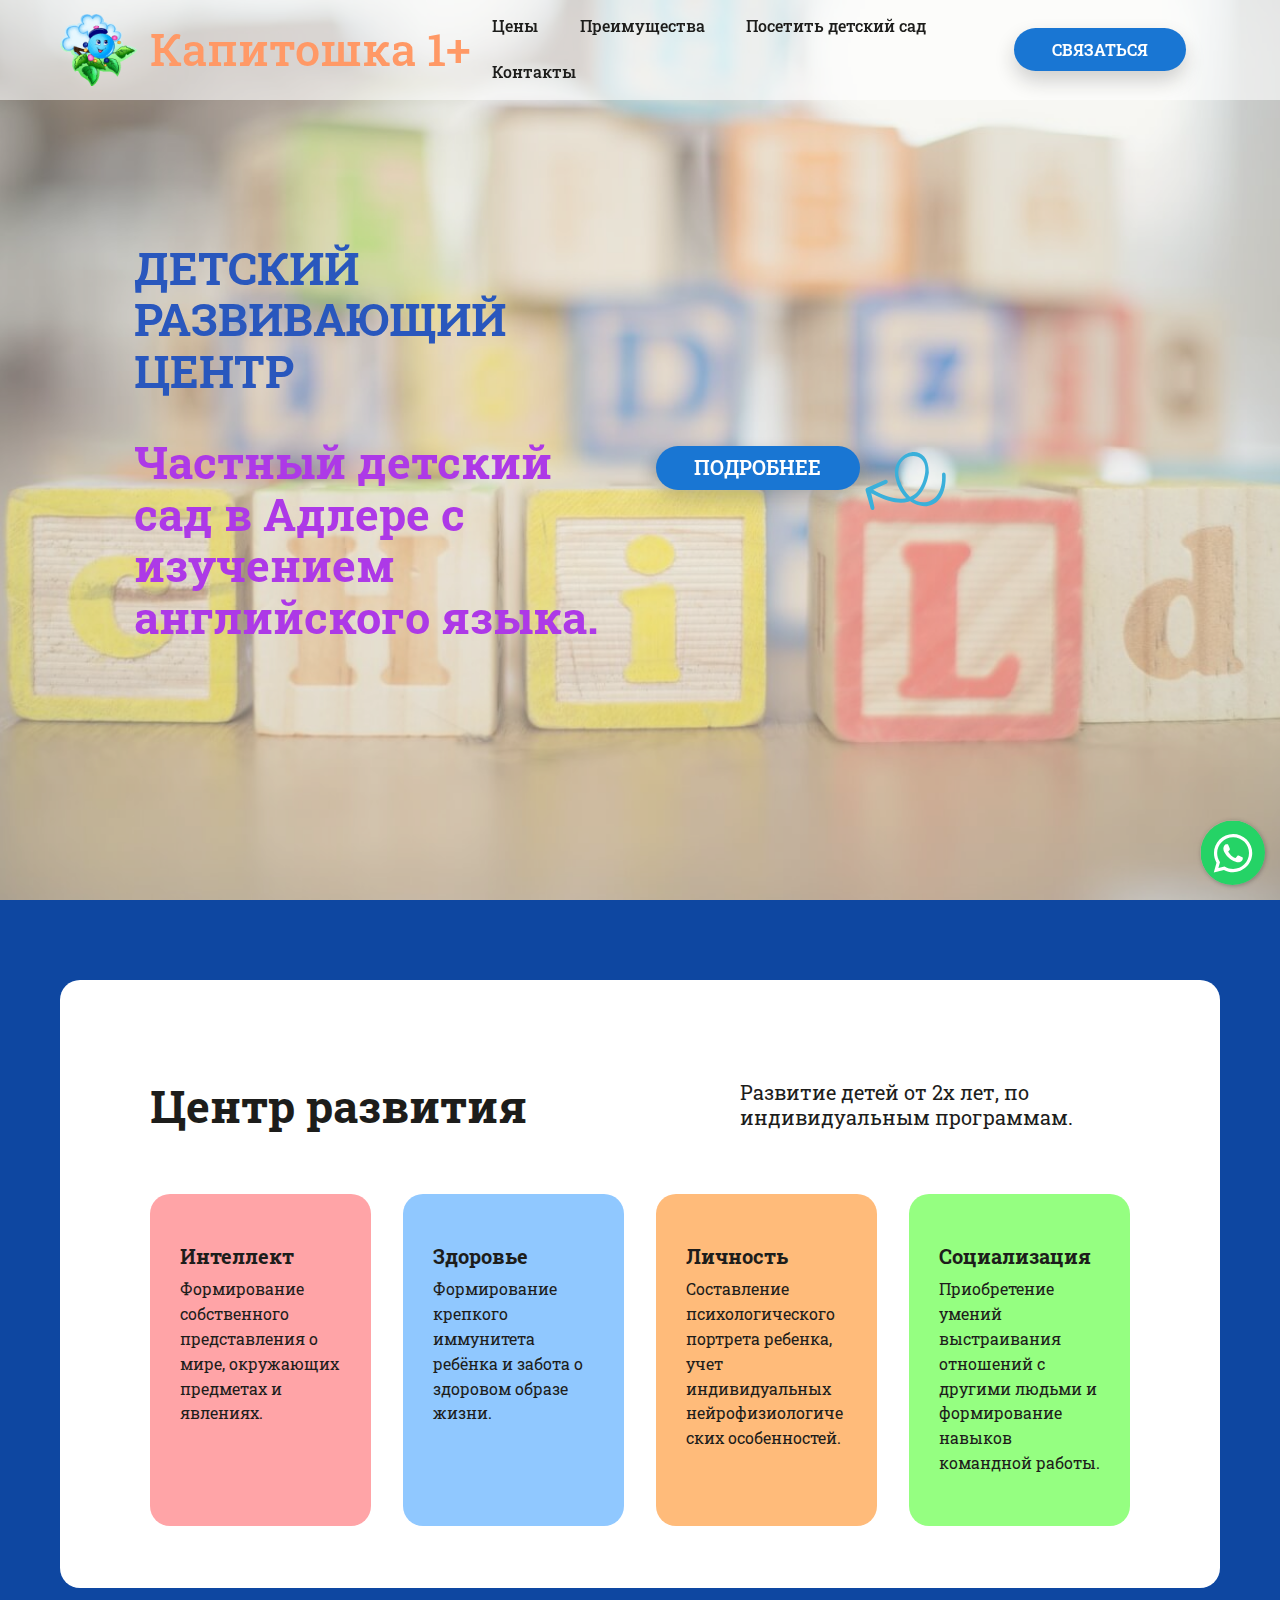
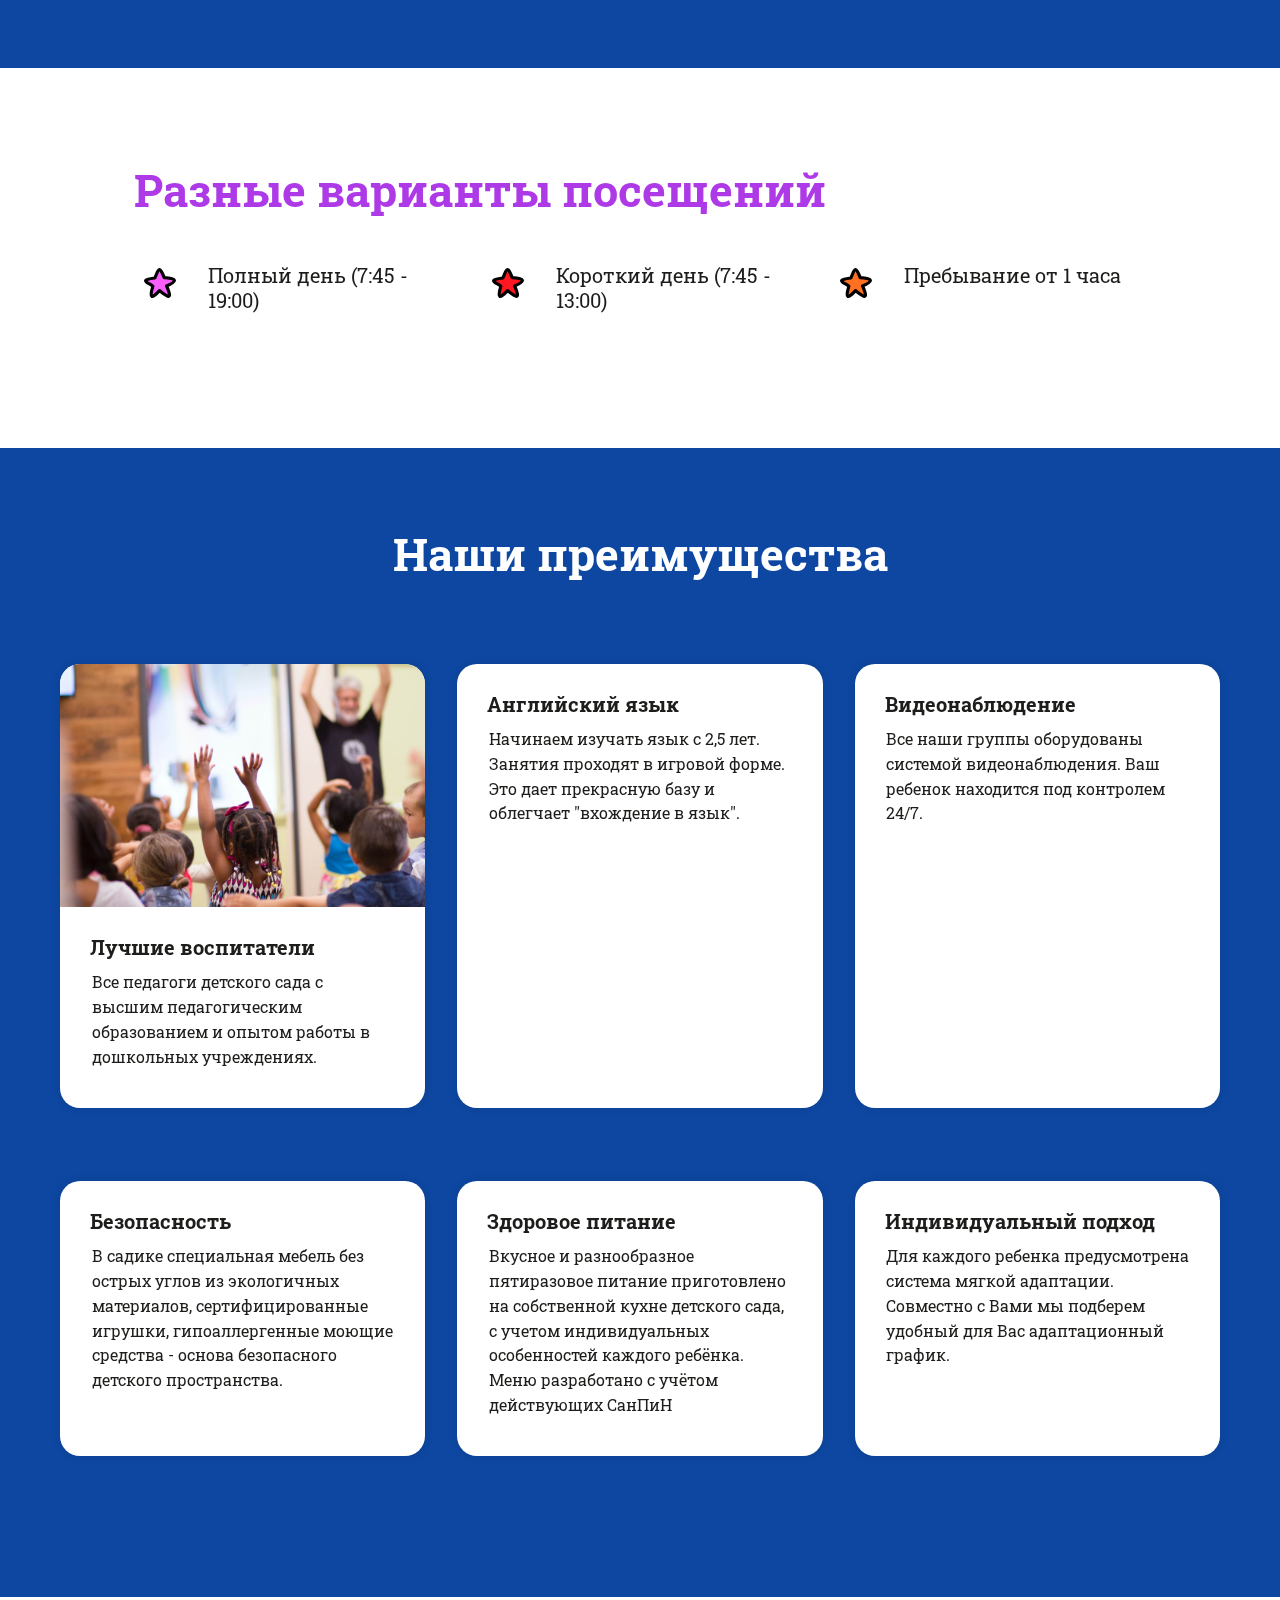
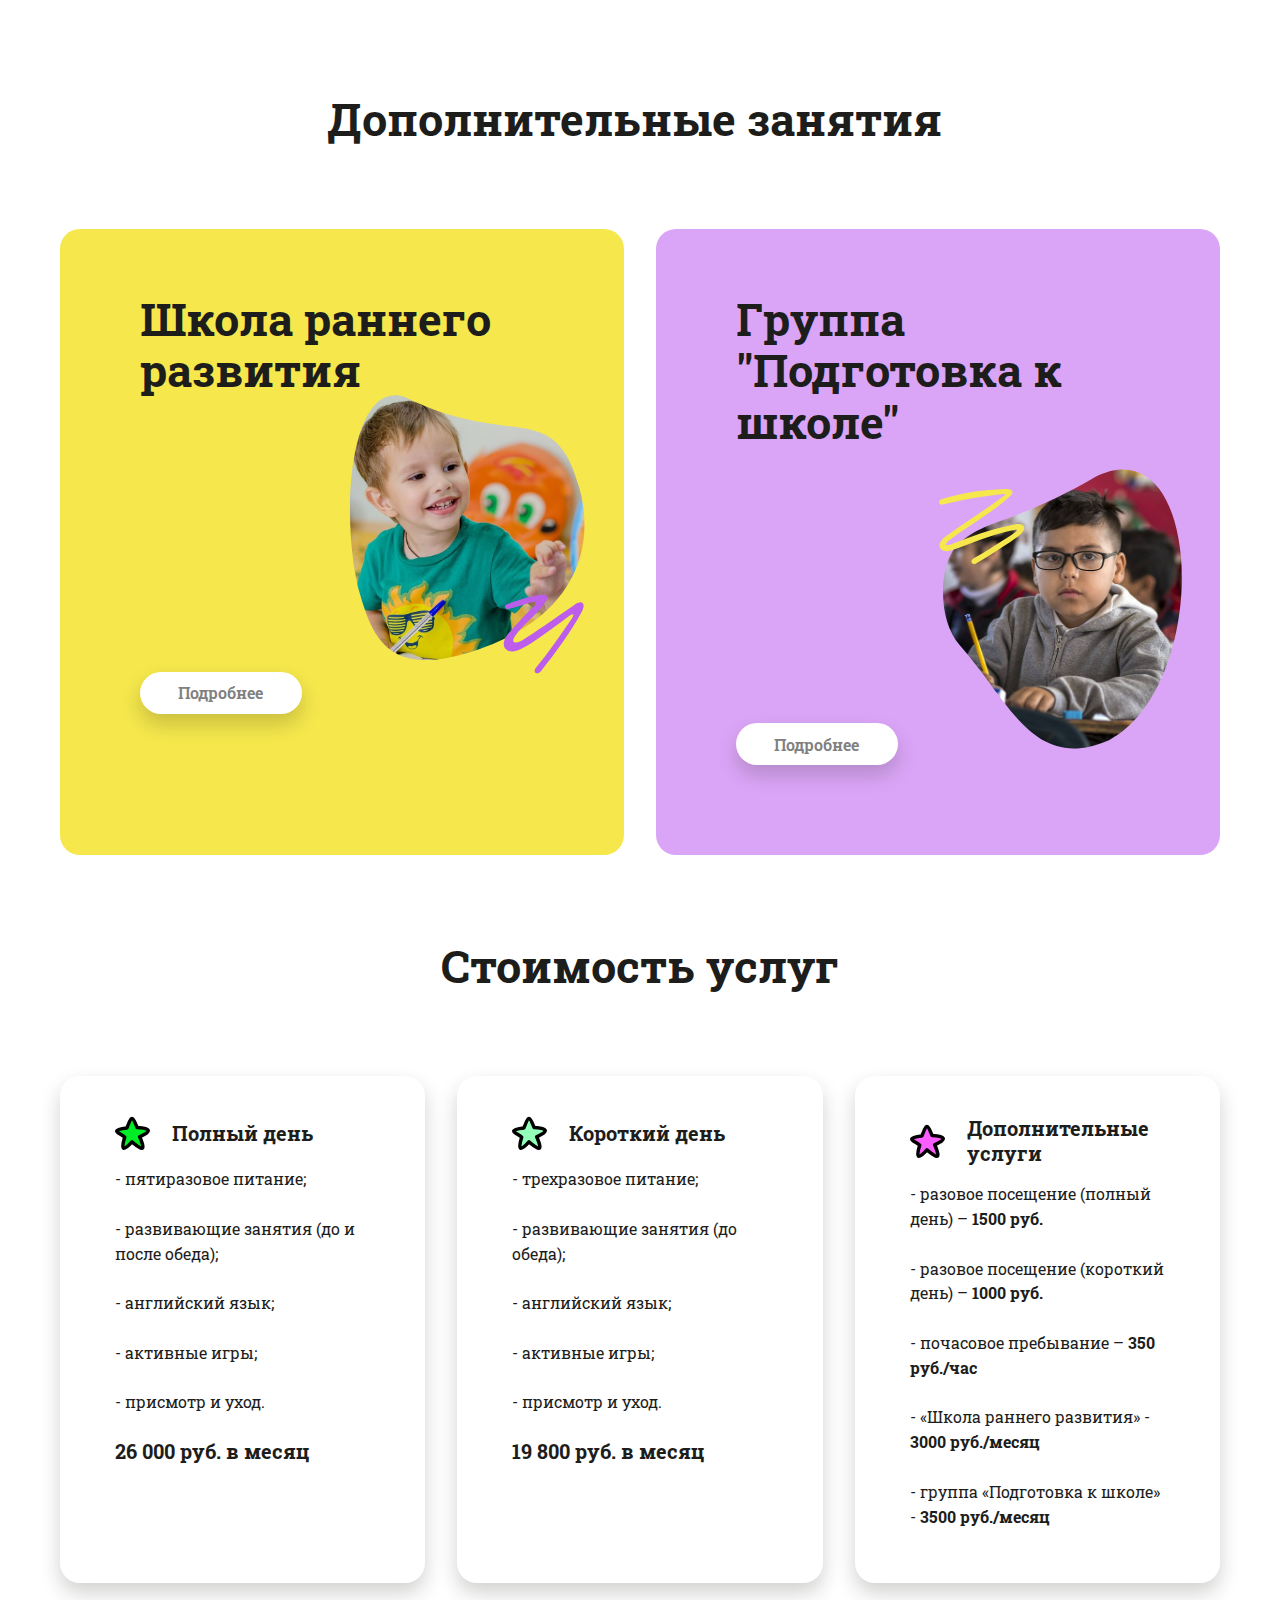
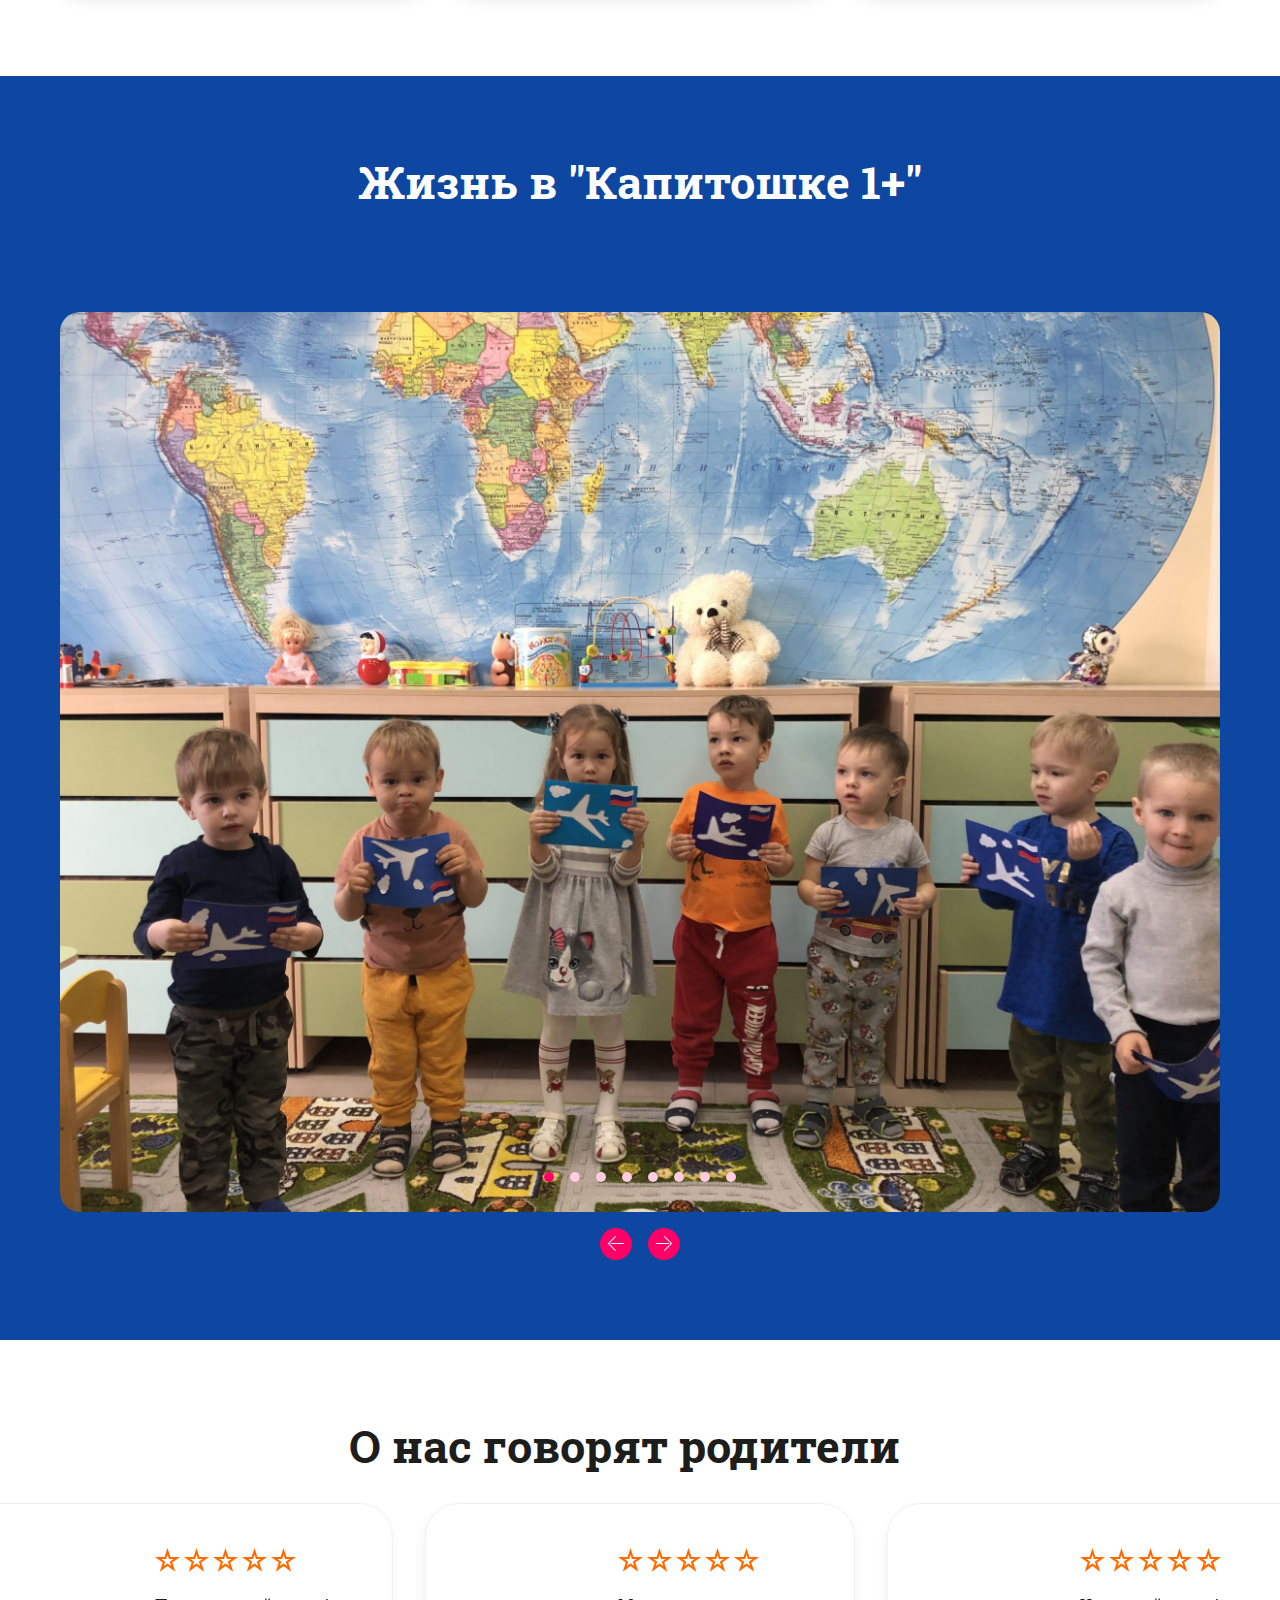
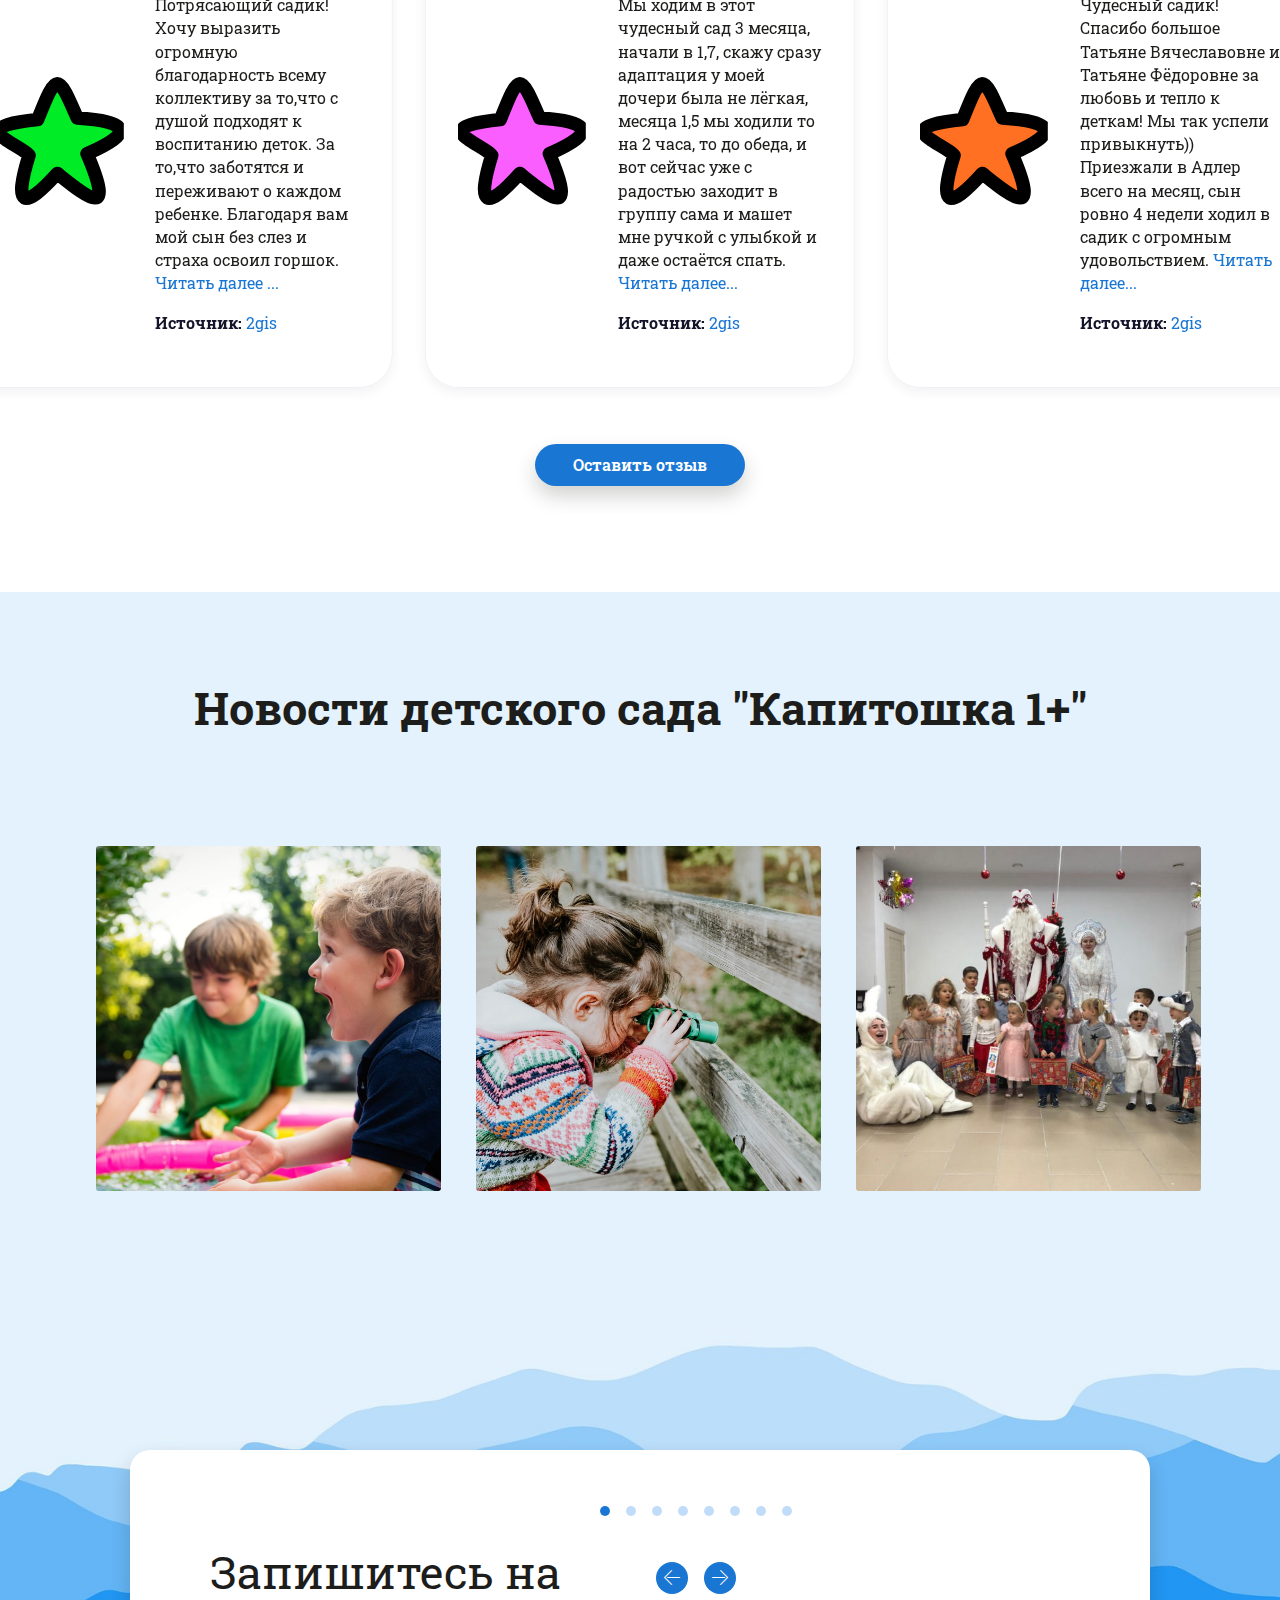
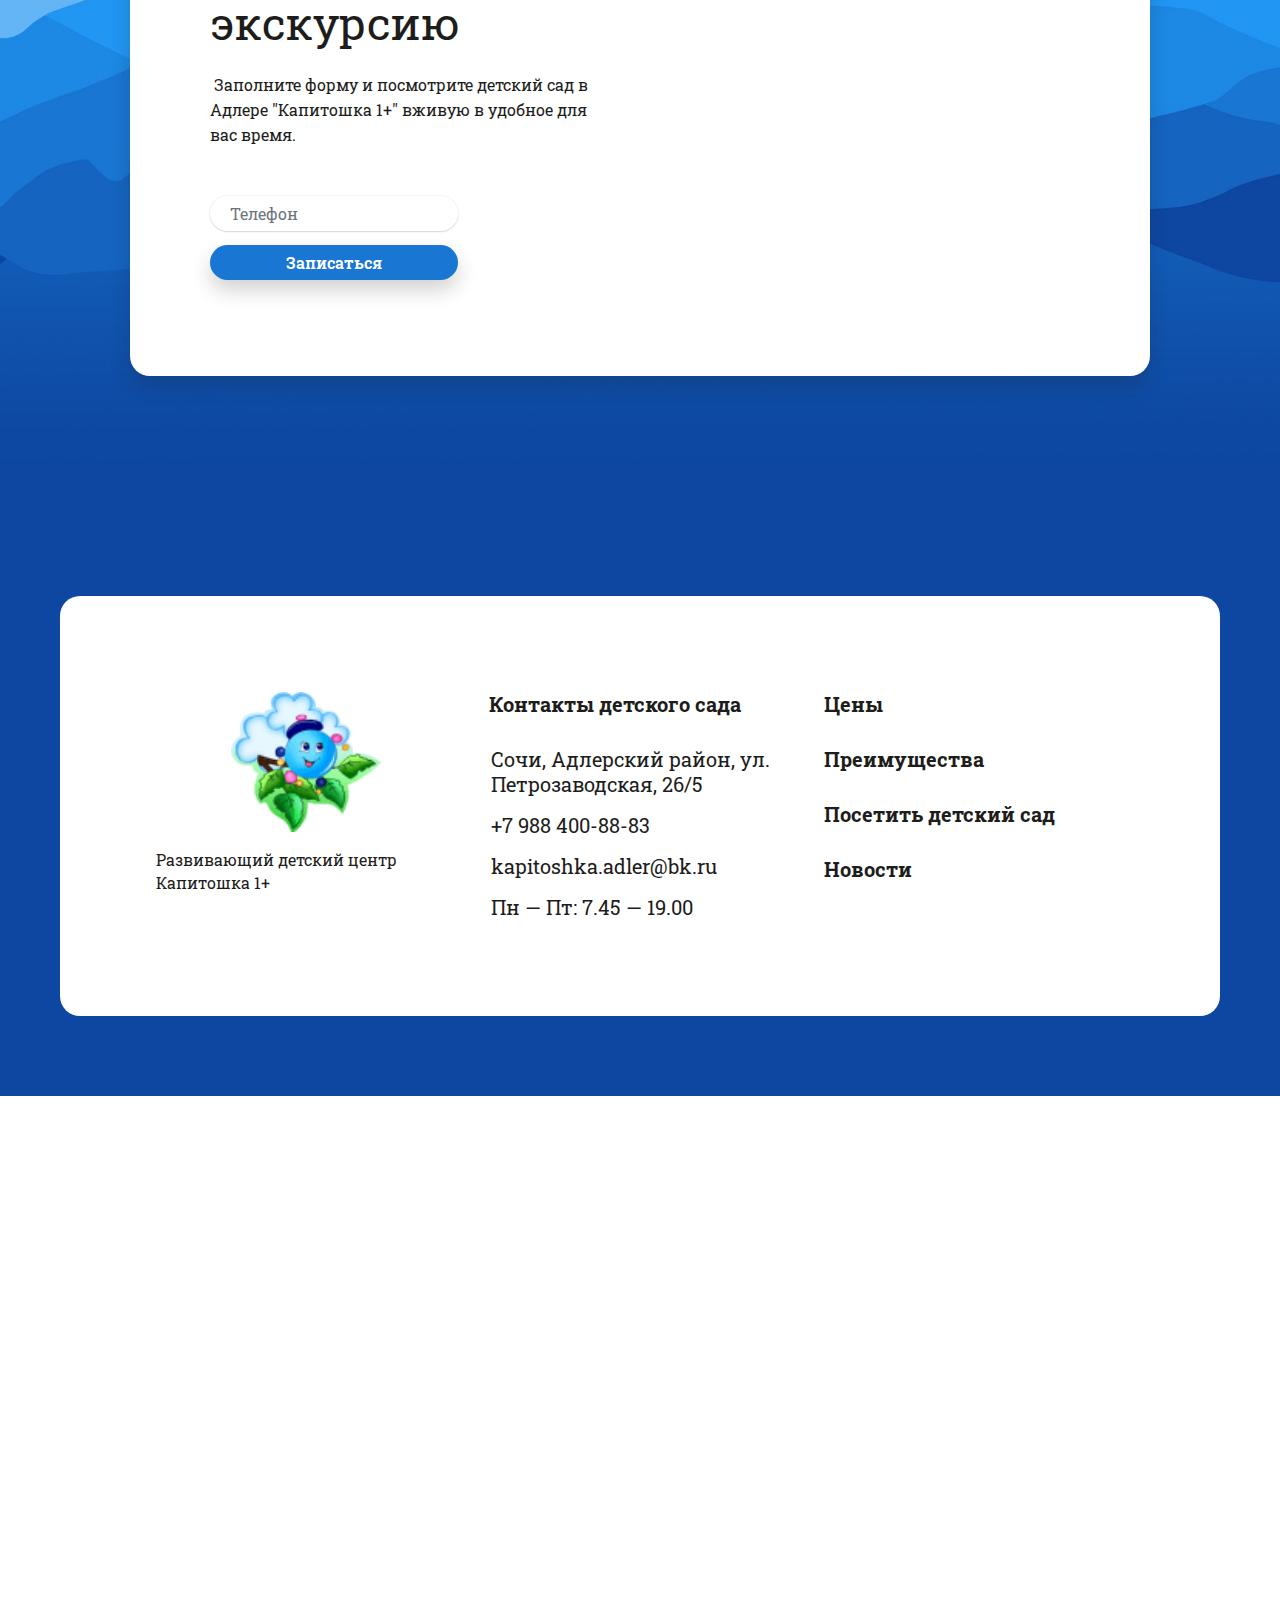
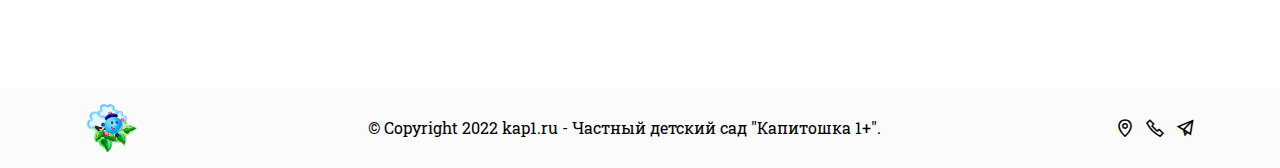
==== commit f768c525: "create github pages" ====
--- a/index.html
+++ b/index.html
@@ -102,9 +102,6 @@
                     </li>
                     <li class="nav-item">
                         <a class="nav-link link text-black text-primary display-7" href="index.html#footer01-5">Контакты</a>
-                    </li>
-                    <li class="nav-item">
-                        <a class="nav-link link text-black text-primary display-7" href="index.html#features12-3"></a>
                     </li></ul>
                 
                 <div class="navbar-buttons align-center mbr-section-btn"><a class="btn btn-primary display-4" href="index.html#form02-8">СВЯЗАТЬСЯ</a></div>
@@ -539,28 +536,28 @@
                 <div class="carousel-container">
                     <div class="carousel-inner">
                         <div class="carousel-item active">
-                            <img src="assets/images/img-1352-2474x1856.jpg" class="d-block w-100" alt="">
+                            <img src="assets/images/img-1353-2474x1856.jpg" class="d-block w-100" alt="Капитошка детский сад">
                         </div>
                         <div class="carousel-item">
-                            <img src="assets/images/img-1268-2474x1856.jpg" class="d-block w-100" alt="">
+                            <img src="assets/images/whatsapp-image-2022-12-29-at-10.30.44-2-1024x768.jpg" class="d-block w-100" alt="">
                         </div>
                         <div class="carousel-item">
-                            <img src="assets/images/img-1019-2474x1856.jpg" class="d-block w-100" alt="">
+                            <img src="assets/images/img-1269-2474x1856.jpg" class="d-block w-100" alt="Жизнь в детском саду ">
                         </div>
                         <div class="carousel-item">
-                            <img src="assets/images/img-1386-2474x1856.jpg" class="d-block w-100" alt="">
+                            <img src="assets/images/img-1720-2474x1856.jpg" class="d-block w-100" alt="Жизнь в детском саду ">
                         </div>
                         <div class="carousel-item">
-                            <img src="assets/images/img-1388-2474x1856.jpg" class="d-block w-100" alt="">
+                            <img src="assets/images/img-1680-2474x1856.jpg" class="d-block w-100" alt="Жизнь в детском саду ">
                         </div>
                         <div class="carousel-item">
-                            <img src="assets/images/img-1449-2474x1856.jpg" class="d-block w-100" alt="">
+                            <img src="assets/images/img-1020-2474x1856.jpg" class="d-block w-100" alt="Жизнь в детском саду ">
                         </div>
                         <div class="carousel-item">
-                            <img src="assets/images/img-1719-2474x1856.jpg" class="d-block w-100" alt="">
+                            <img src="assets/images/03b7c80e-6e5e-48b0-9b85-9c577a0c287a-648x1152.jpg" class="d-block w-100" alt="Жизнь в детском саду &quot;капитошка&quot;">
                         </div>
                         <div class="carousel-item">
-                            <img src="assets/images/6a846efc-00e0-4f3e-a9ee-c0b69504474a-1600x1200.jpg" class="d-block w-100" alt="">
+                            <img src="assets/images/b16bd535-c41f-468e-8947-12c5c6b2c647-1152x560.jpg" class="d-block w-100" alt="Жизнь в детском саду ">
                         </div>
                     </div>
                     <div class="carousel-indicators">
@@ -769,7 +766,7 @@
                 </div>
                 <div class="card col-12 col-lg-4">
                     <div class="card-body">
-                        <img class="card-img mb-3" src="assets/images/news1.jpg" alt="">
+                        <img class="card-img mb-3" src="assets/images/whatsapp-image-2022-12-29-at-10.30.44-4-690x518.jpg" alt="">
                         
                         
                     </div>
@@ -794,7 +791,7 @@
                 <div class="col-12 col-lg-6 p-5">
                     <div class="mbr-form" data-form-type="formoid">
 <!--Formbuilder Form-->
-<form action="https://mobirise.eu/" method="POST" class="mbr-form form-with-styler" data-form-title="Form Name"><input type="hidden" name="email" data-form-email="true" value="O0DPs5d44e67wC9HMizafMAMZKMmCYg/u3NWAdBWlvN/ctTIyBLf7GHuvP1TzDOLqICnbvDFpFgc8V24tKQuQPbHmFgUFk3QmxLbaegaUQcOrEZ1dPTVw20OIZ+FEWpU.j9Slj4hmusH0eRGborujJCduswIOGvPZI1U4O3ZINYE863BCsQg5hd2Sm0mtb5OvvbEKHzBt8oc9dtW2rFqkWuCuAr3JGV3XFhpGbdsVT1uMtNgacPCPTokzcfyTNfoa">
+<form action="https://mobirise.eu/" method="POST" class="mbr-form form-with-styler" data-form-title="Form Name"><input type="hidden" name="email" data-form-email="true" value="KCwzEfGzrQmlhBFHMTV5dspA+z9YblatjZ8K4KD4J6XcKTiJkFZJiAXbv4HOU+uhx7539tiVeBALXaGs47OUlm09l9v8G/ZfTh9JFx6FQ8aRNGft+7IcO49gCmT///8E.KyuMhLO2EqfxSOg2GeY8whtbOhP3WVrZEqpcd4QB29RPbxJ9QodmKbgPx5vxT884R4p1OslMqdB9i0Lu7HMmHBEk/usXqGUC1zL7x/4rhi2g1tUKMZMjUspoY8zO/M0A">
 <div class="row">
 <div hidden="hidden" data-form-alert="" class="alert alert-success col-12">Спасибо, в ближайшее время с Вами свяжемся.</div>
 <div hidden="hidden" data-form-alert-danger="" class="alert alert-danger col-12"> Oops...! some problem! </div>
@@ -925,7 +922,7 @@
         <div class="wrapper">
             <div class="row">
                 <div class="col-12">
-                    <div class="google-map"><iframe frameborder="0" style="border:0" src="https://www.google.com/maps/embed/v1/place?key=AIzaSyDk89J4FSunMF33ruMVWJaJht_Ro0kvoXs&amp;q=г. Сочи, ул. Петрозаводская 26 корпус 5" allowfullscreen=""></iframe></div>
+                    <div class="google-map"><iframe frameborder="0" style="border:0" src="https://www.google.com/maps/embed/v1/place?key=AIzaSyCt1265A4qvZy9HKUeA8J15AOC4SrCyZe4&amp;q=г. Сочи, ул. Петрозаводская 26 корпус 5" allowfullscreen=""></iframe></div>
                 </div>
             </div>
         </div>
@@ -1070,7 +1067,7 @@
                             
 
                             <div class="form-wrapper" data-form-type="formoid">
-                                <form action="https://mobirise.eu/" method="POST" class="mbr-form form-with-styler" data-form-title="Mobirise Form"><input type="hidden" name="email" data-form-email="true" value="aWLghOfWOXBPjpWSRwi6HfSpnqoK7qvJRcJq0BYxAZtPSzmXWz+3h2lhtOAb72myd0pEgSKa614BGb/jk2eh24BTjBYO9Dm/aomjvdqzLRXQSdRIidiFoeS8l8+CbtzE.oryeebP2wh367mMbyqDYy3J6OuyVnU5KdJjkQR+tldHrkigAhXcVVTy38uVOhvAVXL65ZCC9U3it/ACpoBnt3FjGpoOFHOxrLFw4BpVXnIF6UFPQ/srj2f1rFEdAsYeA">
+                                <form action="https://mobirise.eu/" method="POST" class="mbr-form form-with-styler" data-form-title="Mobirise Form"><input type="hidden" name="email" data-form-email="true" value="oROq8VEuMdGhpO+Bns6gNjDU6RZ5KOWxO0oxS0Kq1bRKiD/MtiDH8TpCjqvbfzRK+xWVUB76D/VI9u0/biK7Yrb1BXg5vWI/GmDrofi1wetrvsuYgnzfViijod9t5L4G.gU85nyPQ4tNGGquVFWon3GErW8E1kWCxqAjteJ0Llbzu42I5RU4uN5mDvp+xRZDGNAloqQCHywpHqKfDdsK3DT0p8be9HDLC7QzkJeWjcz3MLryF9kSq/PoXmiuM/M6G">
                                     <div class="container">
                                         <div class="row">
                                             <div hidden="hidden" data-form-alert="" class="alert alert-success col-12">Спасибо за отзыв. Мы его скоро опубликуем.</div>
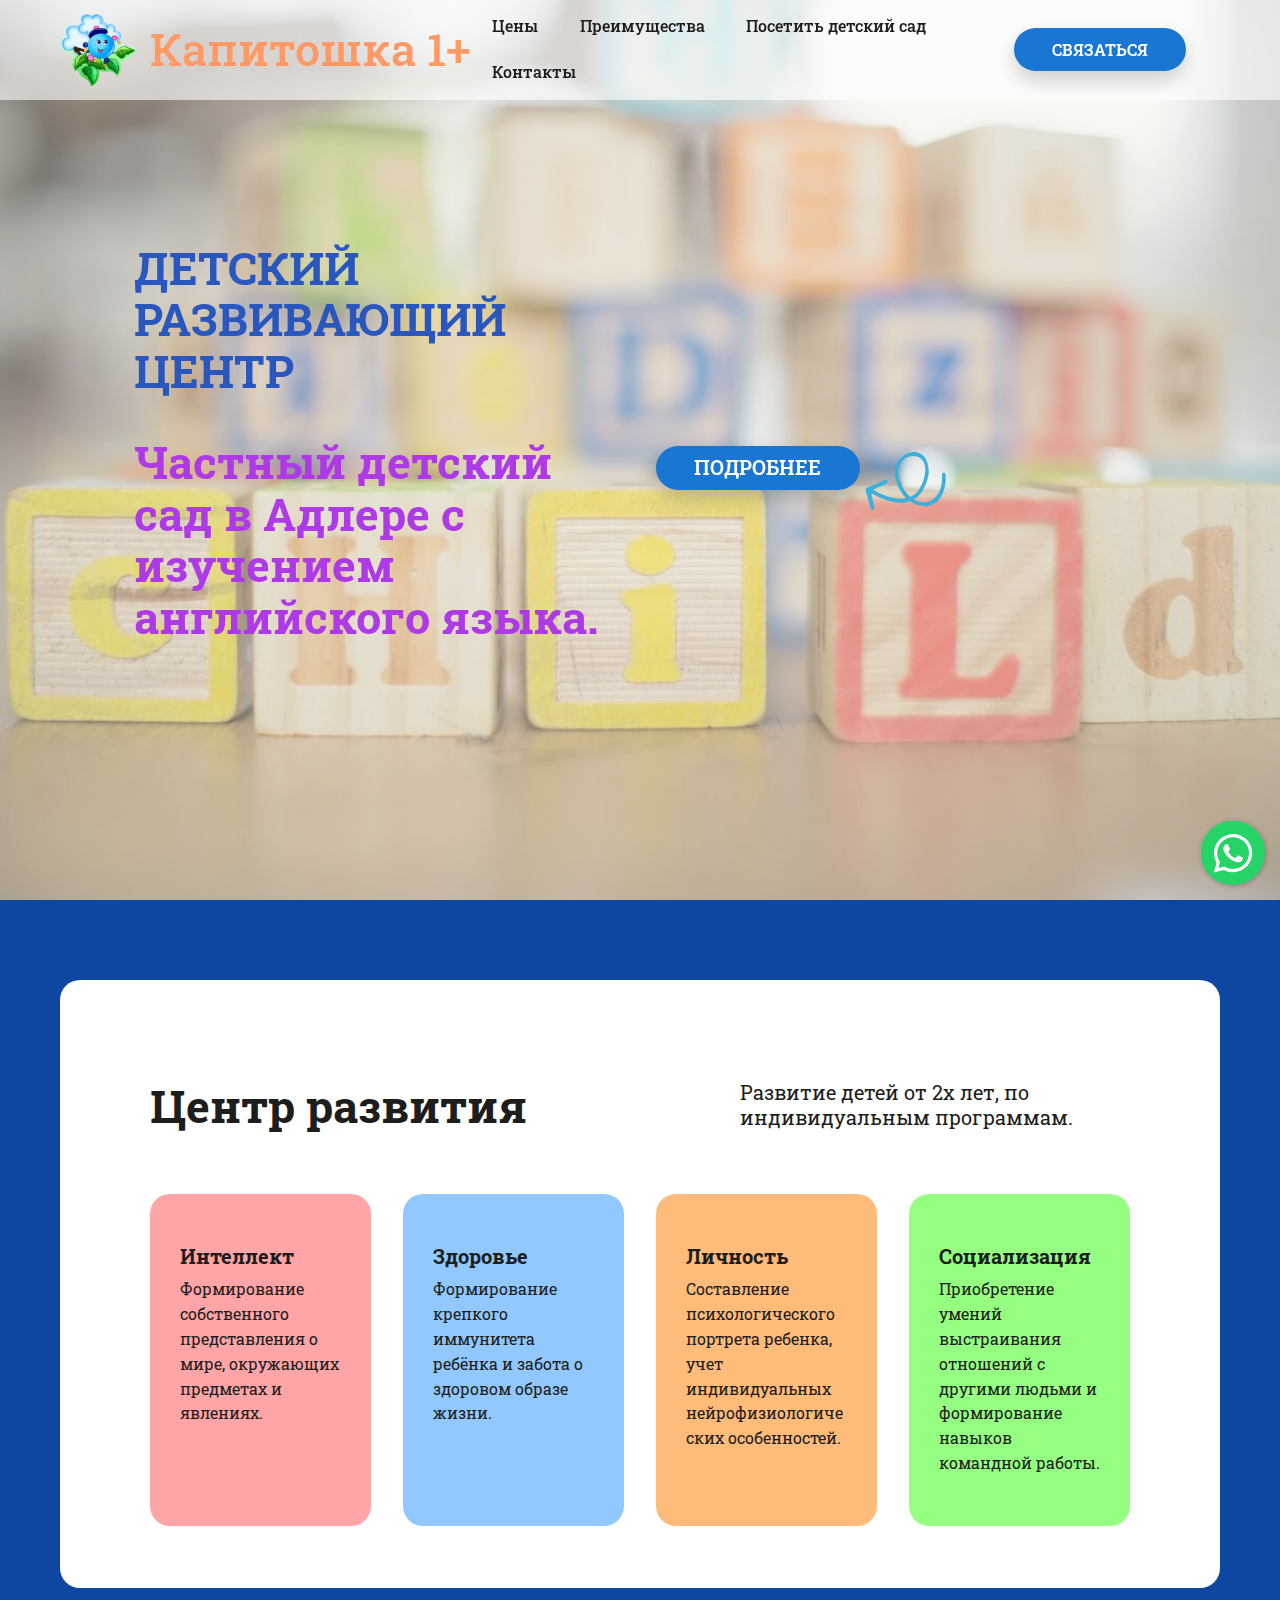
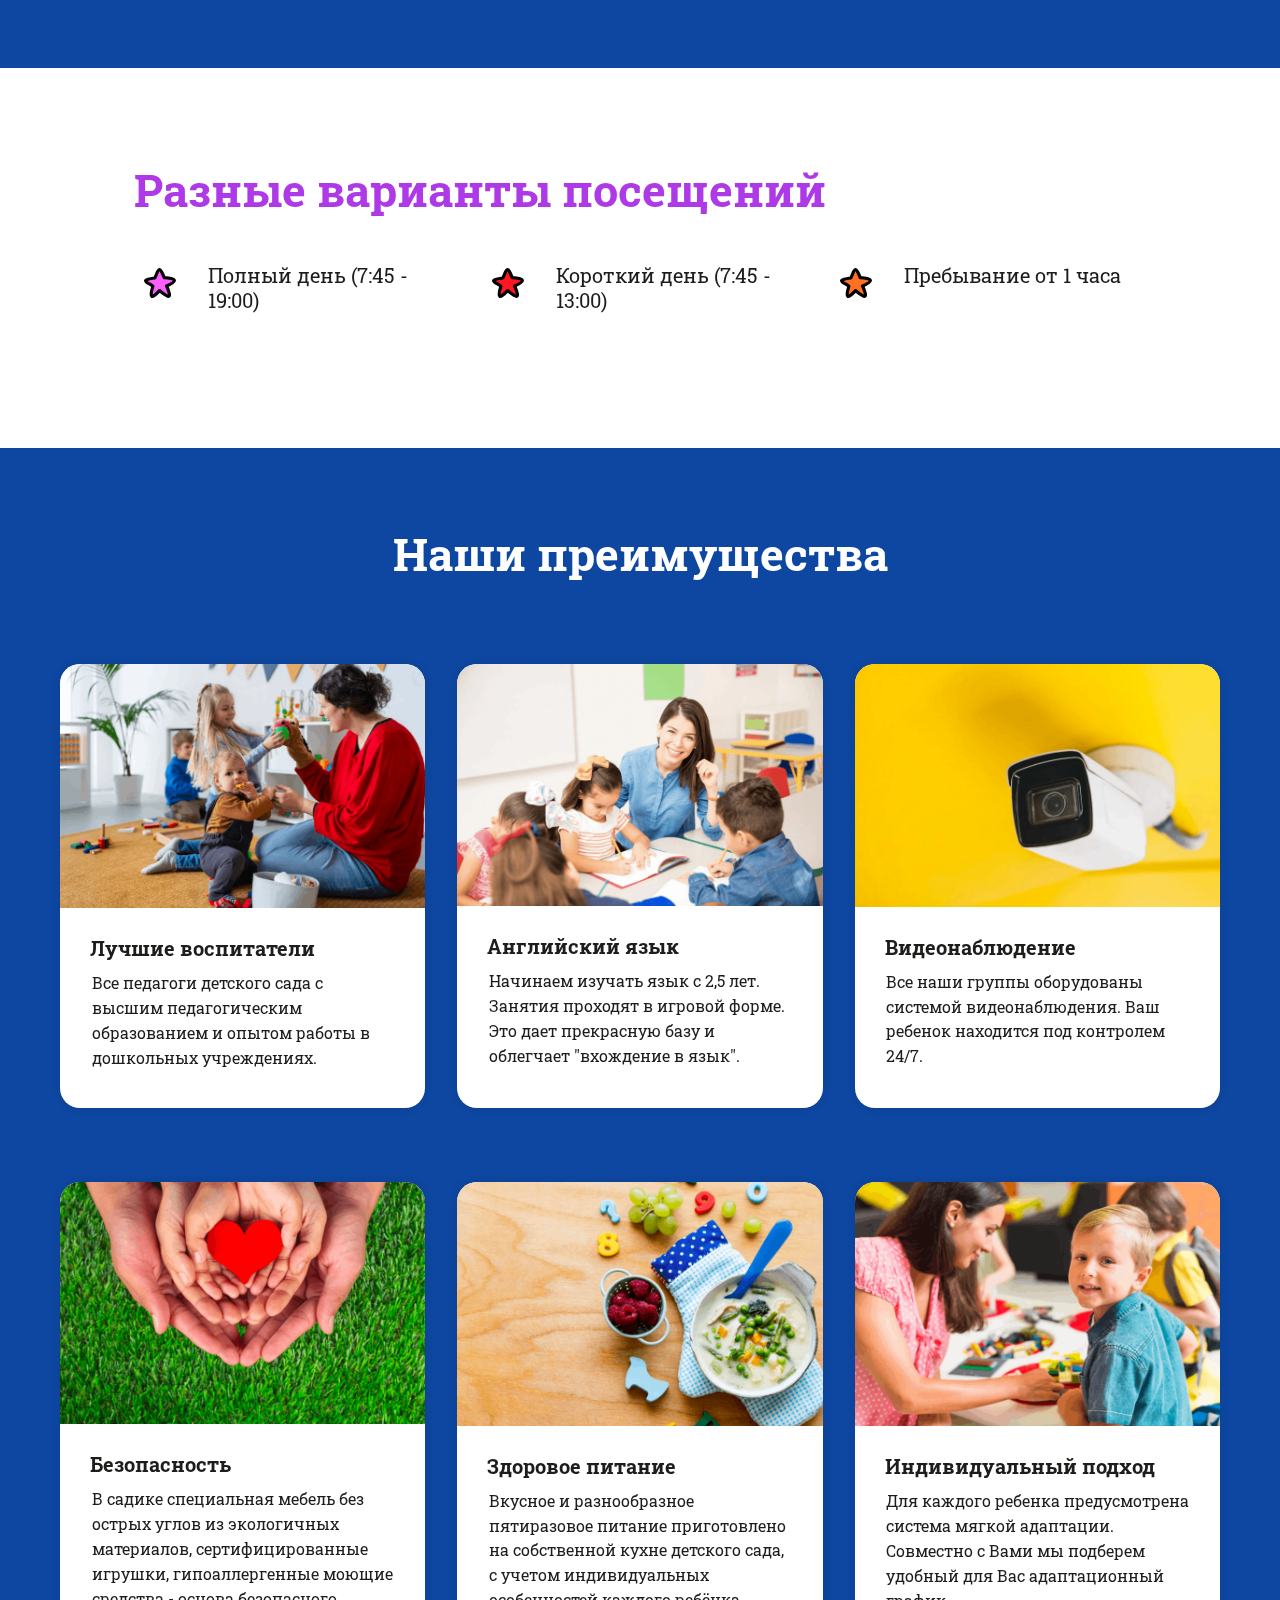
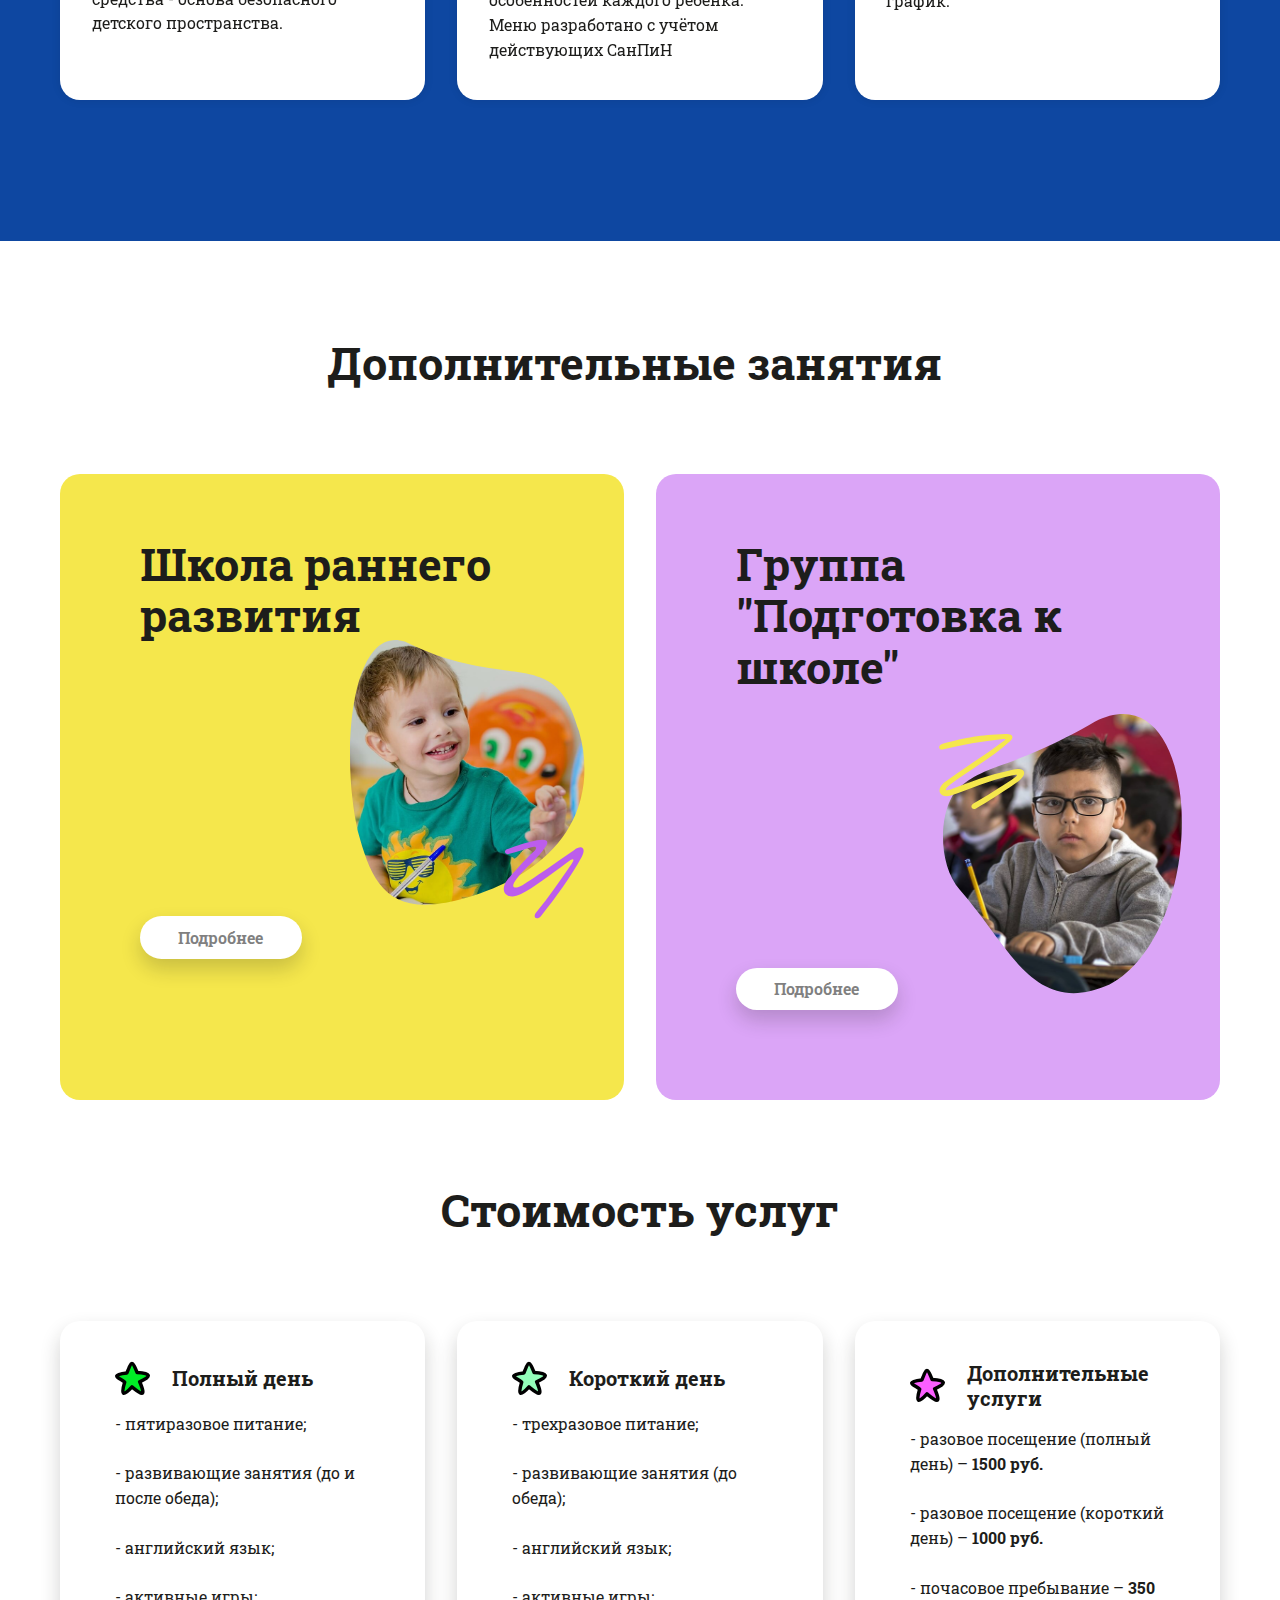
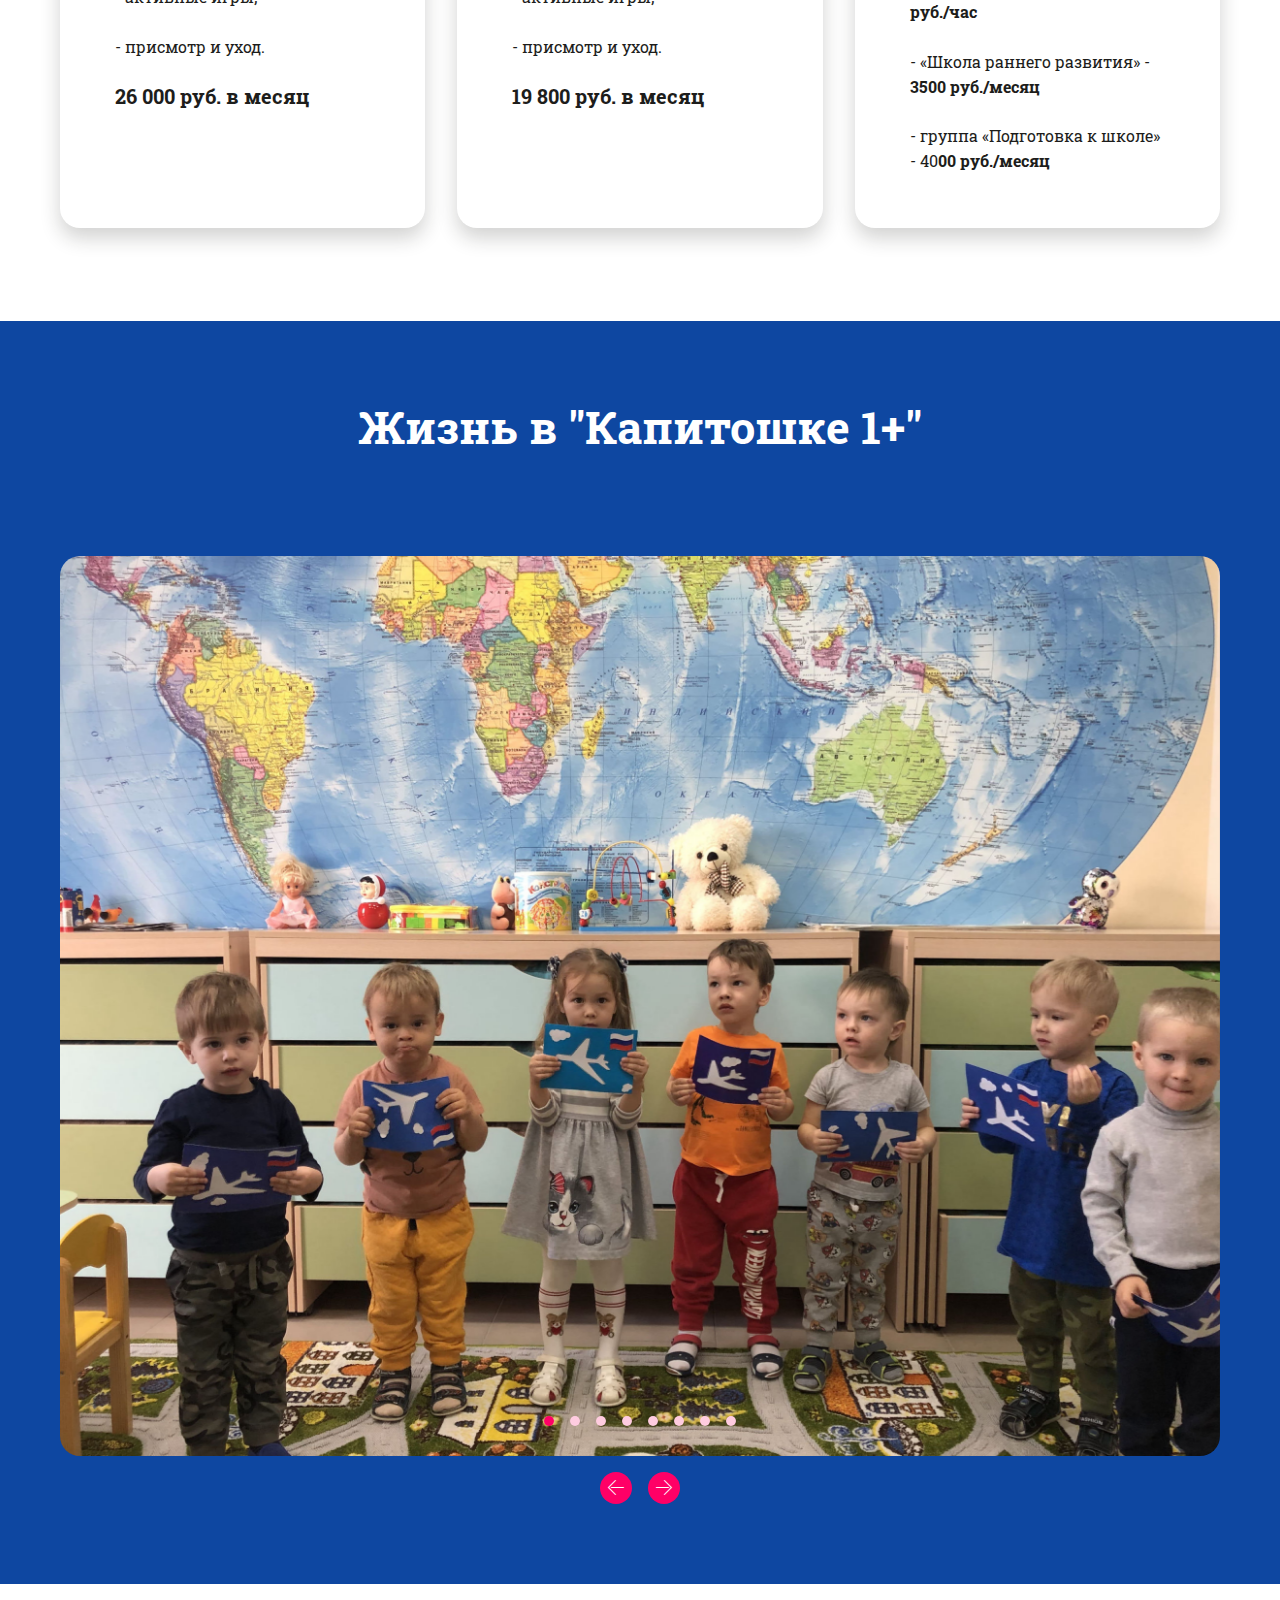
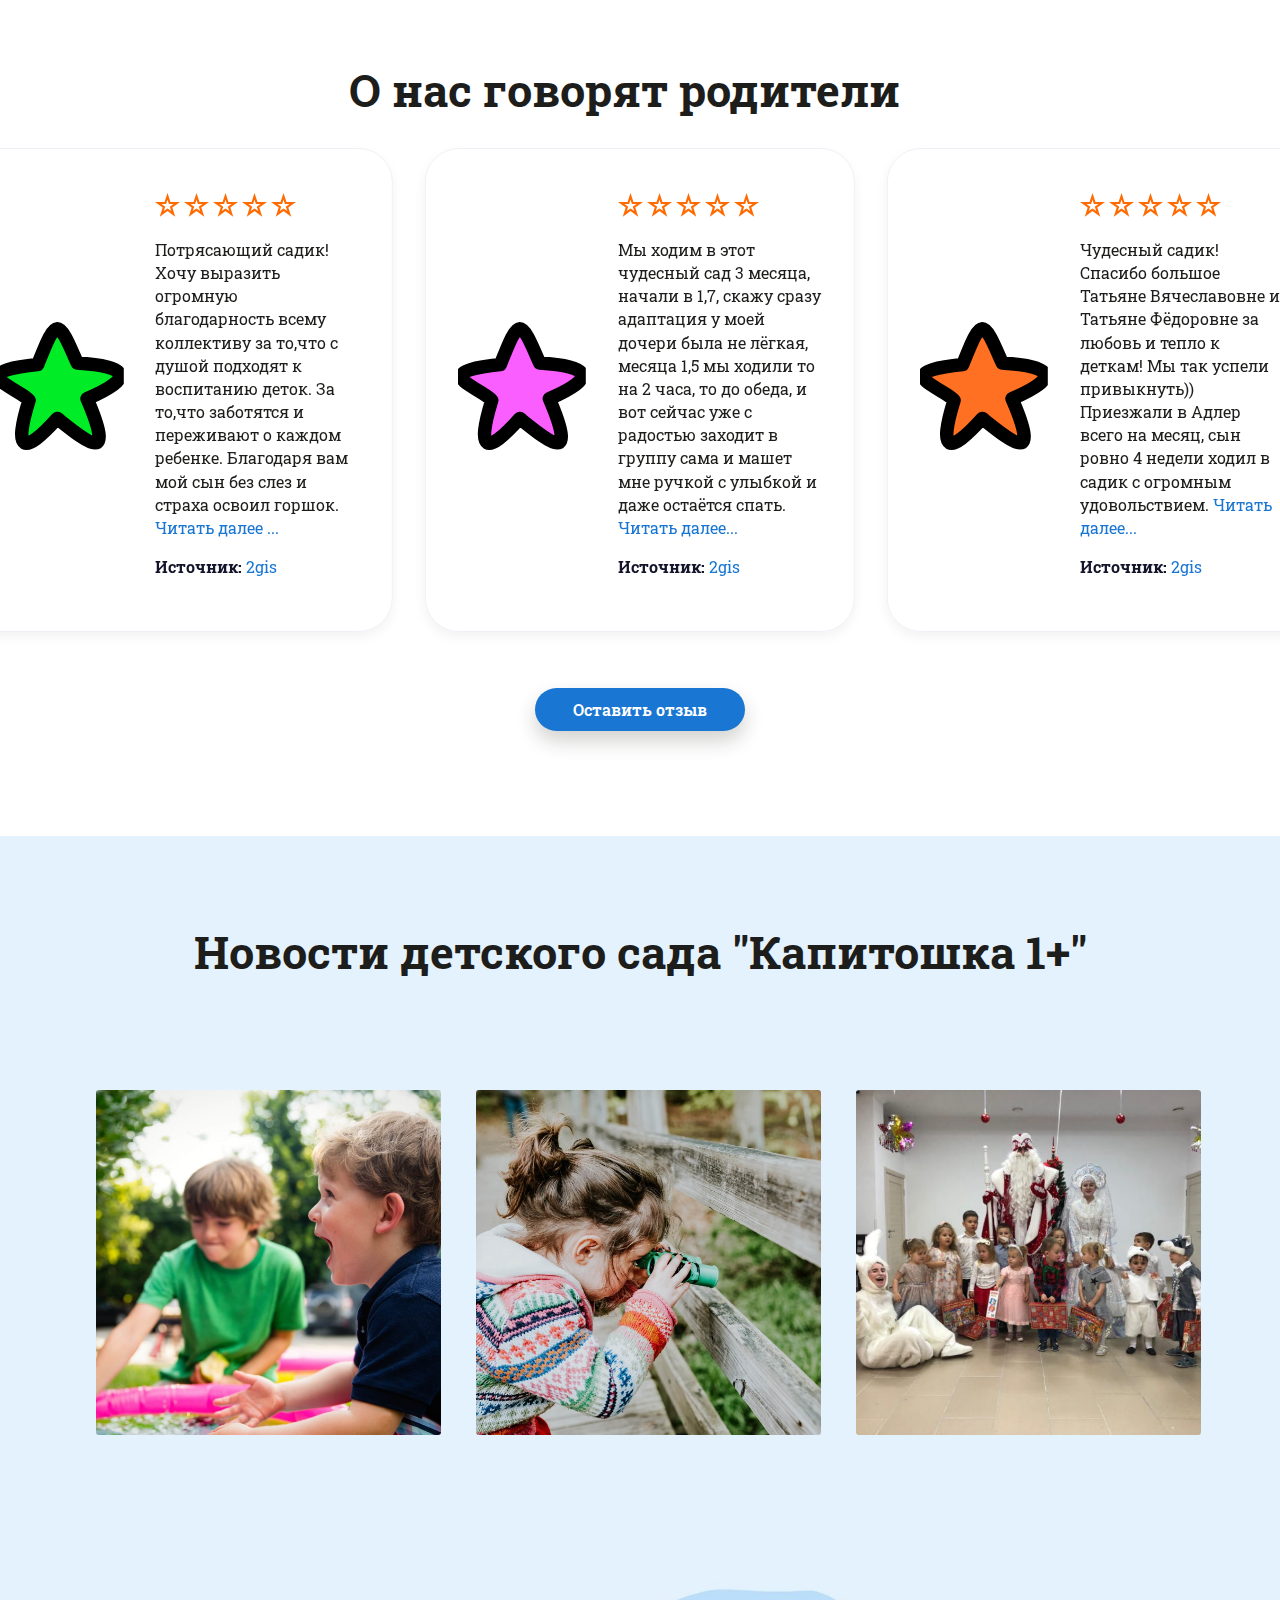
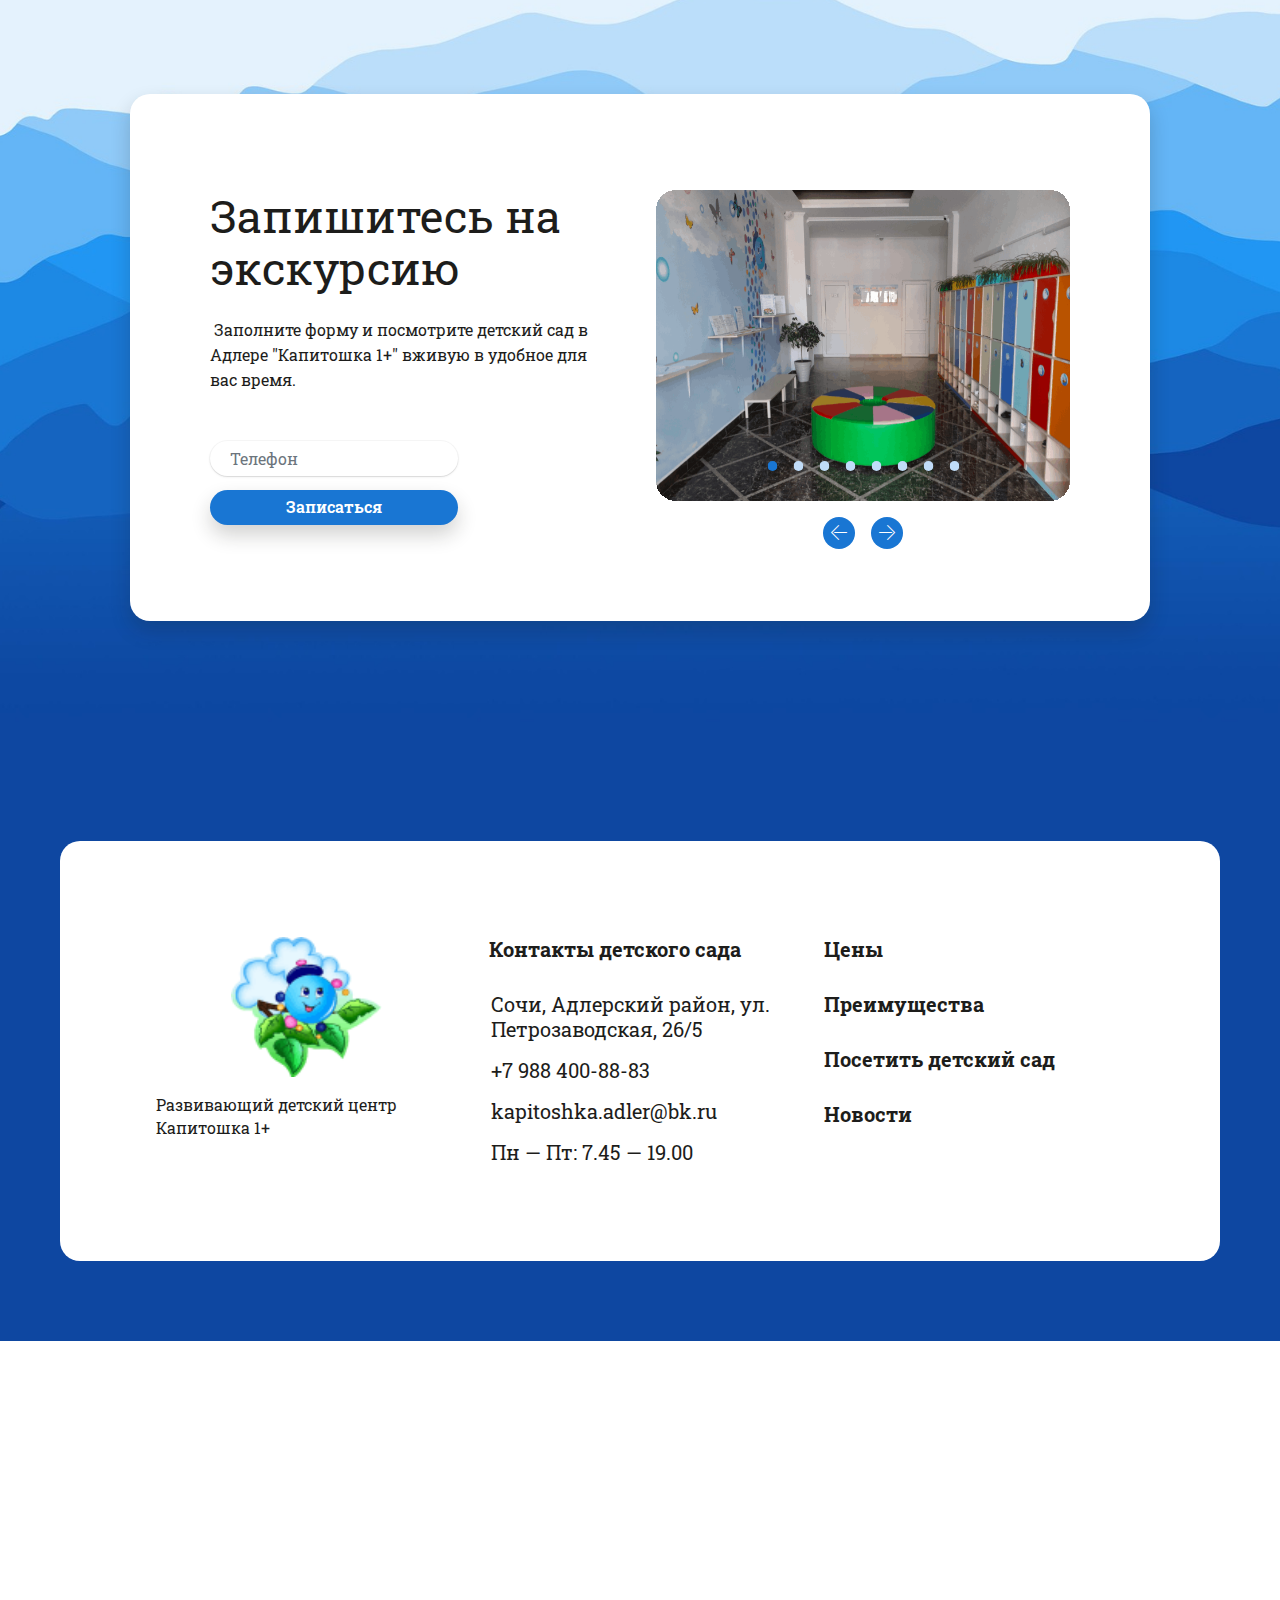
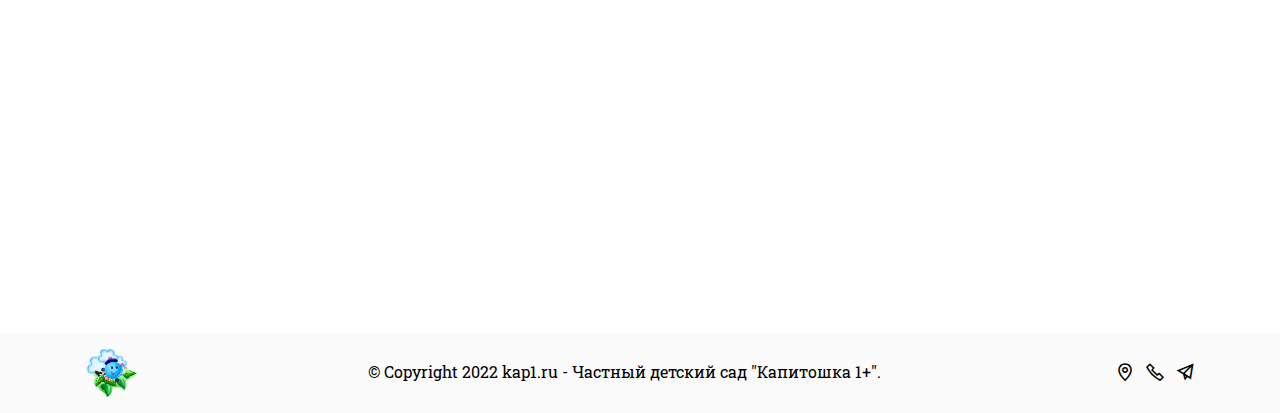
==== commit 9b0a0ddd: "create github pages" ====
--- a/index.html
+++ b/index.html
@@ -280,7 +280,7 @@
             <div class="row justify-content-center">
                 <div class="col-12 col-md-4 mb-2 mb-md-5">
                     <div class="card">
-                        <img src="assets/images/class1.jpg" alt="" class="card-img-top">
+                        <img src="assets/images/-2023-01-27-20.56.46-782x523.png" alt="" class="card-img-top">
                         <div class="card-body">
                             <h3 class="card-title mbr-section-subtitle mbr-fonts-style display-5"><strong>Лучшие воспитатели</strong></h3>
                             <ul class="list mbr-fonts-style display-7">Все педагоги детского сада с высшим педагогическим образованием и опытом работы в дошкольных учреждениях.</ul>
@@ -290,7 +290,7 @@
                 </div>
                 <div class="col-12 col-md-4 mb-2 mb-md-5">
                     <div class="card">
-                        <img src="assets/images/-2022-08-24-01.09.01-782x524.png" alt="" class="card-img-top">
+                        <img src="assets/images/-2023-01-27-16.19.05-782x519.png" alt="Английский язык в детском саду &quot;капитошка&quot;" class="card-img-top">
                         <div class="card-body">
                             <h3 class="card-title mbr-section-subtitle mbr-fonts-style display-5"><strong>Английский язык</strong></h3>
                             <ul class="list mbr-fonts-style display-7">Начинаем изучать язык с 2,5 лет. Занятия проходят в игровой форме. Это дает прекрасную базу и облегчает "вхождение в язык".</ul>
@@ -300,7 +300,7 @@
                 </div>
                 <div class="col-12 col-md-4 mb-2 mb-md-5">
                     <div class="card">
-                        <img src="assets/images/-2022-08-24-01.12.58-782x523.png" alt="" class="card-img-top">
+                        <img src="assets/images/-2023-01-27-18.43.11-782x520.png" alt="Видеонаблюдение детского сада капитошка" class="card-img-top">
                         <div class="card-body">
                             <h3 class="card-title mbr-section-subtitle mbr-fonts-style display-5"><strong>Видеонаблюдение</strong></h3>
                             <ul class="list mbr-fonts-style display-7">Все наши группы оборудованы системой видеонаблюдения. Ваш ребенок находится под контролем 24/7.</ul>
@@ -310,7 +310,7 @@
                 </div>
                 <div class="col-12 col-md-4 mb-2 mb-md-5">
                     <div class="card">
-                        <img src="assets/images/-2022-08-24-01.36.06-782x539.png" alt="" class="card-img-top">
+                        <img src="assets/images/-2023-01-27-18.44.53-782x519.png" alt="" class="card-img-top">
                         <div class="card-body">
                             <h3 class="card-title mbr-section-subtitle mbr-fonts-style display-5"><strong>Безопасность</strong></h3>
                             <ul class="list mbr-fonts-style display-7">В садике специальная мебель без острых углов из экологичных материалов, сертифицированные игрушки, гипоаллергенные моющие средства - основа безопасного детского пространства.&nbsp;</ul>
@@ -320,7 +320,7 @@
                 </div>
                 <div class="col-12 col-md-4 mb-2 mb-md-5">
                     <div class="card">
-                        <img src="assets/images/-2022-08-24-01.32.15-782x519.png" alt="" class="card-img-top">
+                        <img src="assets/images/-2023-01-27-18.46.06-782x522.png" alt="Здоровое питание в детском саду Капитошка" class="card-img-top">
                         <div class="card-body">
                             <h3 class="card-title mbr-section-subtitle mbr-fonts-style display-5"><strong>Здоровое питание</strong></h3>
                             <ul class="list mbr-fonts-style display-7">Вкусное и разнообразное пятиразовое питание приготовлено на собственной кухне детского сада, с учетом индивидуальных особенностей каждого ребёнка. Меню разработано с учётом действующих СанПиН</ul>
@@ -330,7 +330,7 @@
                 </div>
                 <div class="col-12 col-md-4 mb-2 mb-md-5">
                     <div class="card">
-                        <img src="assets/images/-2022-08-24-01.22.43-782x524.png" alt="" class="card-img-top">
+                        <img src="assets/images/-2023-01-27-20.52.33-782x523.png" alt="Капитошка" class="card-img-top">
                         <div class="card-body">
                             <h3 class="card-title mbr-section-subtitle mbr-fonts-style display-5"><strong>Индивидуальный подход</strong></h3>
                             <ul class="list mbr-fonts-style display-7">Для каждого ребенка предусмотрена система мягкой адаптации. <br>Совместно с Вами мы подберем удобный для Вас адаптационный график.</ul>
@@ -507,7 +507,7 @@
                                 <h4 class="card-title mbr-section-subtitle mbr-fonts-style m-0 display-5">
                                     <strong>Дополнительные услуги</strong></h4>
                             </div>
-                            <p class="mbr-text text1 mbr-fonts-style mb-4 display-7">- разовое посещение (полный день) – <strong>1500 руб.</strong><strong><br></strong><br>- разовое посещение (короткий день) – <strong>1000 руб.</strong><strong><br></strong><br>- почасовое пребывание – <strong>350 руб./час</strong><strong><br></strong><br>- «Школа раннего развития» - <strong>3000 руб./месяц</strong><strong><br></strong><br>- группа «Подготовка к школе» - <strong>3500 руб./месяц</strong></p><p></p><p></p>
+                            <p class="mbr-text text1 mbr-fonts-style mb-4 display-7">- разовое посещение (полный день) – <strong>1500 руб.</strong><strong><br></strong><br>- разовое посещение (короткий день) – <strong>1000 руб.</strong><strong><br></strong><br>- почасовое пребывание – <strong>350 руб./час</strong><strong><br></strong><br>- «Школа раннего развития» - <strong>3500 руб./месяц</strong><strong><br></strong><br>- группа «Подготовка к школе» - 40<strong>00 руб./месяц</strong></p><p></p><p></p>
                             <p class="mbr-text price mbr-fonts-style mb-4 display-5"></p>
                             
                         </div>
@@ -791,7 +791,7 @@
                 <div class="col-12 col-lg-6 p-5">
                     <div class="mbr-form" data-form-type="formoid">
 <!--Formbuilder Form-->
-<form action="https://mobirise.eu/" method="POST" class="mbr-form form-with-styler" data-form-title="Form Name"><input type="hidden" name="email" data-form-email="true" value="KCwzEfGzrQmlhBFHMTV5dspA+z9YblatjZ8K4KD4J6XcKTiJkFZJiAXbv4HOU+uhx7539tiVeBALXaGs47OUlm09l9v8G/ZfTh9JFx6FQ8aRNGft+7IcO49gCmT///8E.KyuMhLO2EqfxSOg2GeY8whtbOhP3WVrZEqpcd4QB29RPbxJ9QodmKbgPx5vxT884R4p1OslMqdB9i0Lu7HMmHBEk/usXqGUC1zL7x/4rhi2g1tUKMZMjUspoY8zO/M0A">
+<form action="https://mobirise.eu/" method="POST" class="mbr-form form-with-styler" data-form-title="Form Name"><input type="hidden" name="email" data-form-email="true" value="tKD0PJXdgvjz1ZlnGNByQE/3q/h7WrfqPs7TetYiCcF/7DSpxc8LLGdfUoB9qR1ijuHqhFQGN2u8vySybgbKtzSXUizzcgnWatFSh83Uqkz1AGO1kITT+ZPrANGUuKDc.whWADB6htPybAu9r5SS06vYQFw/mS1FUrNZbZuHgKg0Zm6axv5oQAzKgPYBcKE02ttpP/e+IwwJhcMD+wEUgMdl9PT/cLao1GoPJl0FNWG3/inv95B8dy3hT87mDgrGD">
 <div class="row">
 <div hidden="hidden" data-form-alert="" class="alert alert-success col-12">Спасибо, в ближайшее время с Вами свяжемся.</div>
 <div hidden="hidden" data-form-alert-danger="" class="alert alert-danger col-12"> Oops...! some problem! </div>
@@ -818,28 +818,28 @@
                         <div class="carousel-container">
                             <div class="carousel-inner">
                                 <div class="carousel-item active">
-                                    <img src="assets/images/20220725-113334-1008x756.jpg" class="d-block w-100" alt="">
+                                    <img src="assets/images/-2023-01-27-23.38.15-722x542.png" class="d-block w-100" alt="">
                                 </div>
                                 <div class="carousel-item">
-                                    <img src="assets/images/20220725-113347-1008x756.jpg" class="d-block w-100" alt="">
+                                    <img src="assets/images/-2023-01-27-23.38.50-723x541.png" class="d-block w-100" alt="">
                                 </div>
                                 <div class="carousel-item">
-                                    <img src="assets/images/20220725-113408-1008x756.jpg" class="d-block w-100" alt="">
+                                    <img src="assets/images/-2023-01-27-23.40.01-723x542.png" class="d-block w-100" alt="Капитошка">
                                 </div>
                                 <div class="carousel-item">
-                                    <img src="assets/images/20220725-113058-1008x756.jpg" class="d-block w-100" alt="">
+                                    <img src="assets/images/-2023-01-27-23.48.05-722x542.png" class="d-block w-100" alt="Капитошка">
                                 </div>
                                 <div class="carousel-item">
-                                    <img src="assets/images/20220725-113119-1008x756.jpg" class="d-block w-100" alt="">
+                                    <img src="assets/images/-2023-01-27-23.42.26-722x542.png" class="d-block w-100" alt="">
                                 </div>
                                 <div class="carousel-item">
-                                    <img src="assets/images/20220725-113630-1008x756.jpg" class="d-block w-100" alt="">
+                                    <img src="assets/images/-2023-01-27-23.43.00-722x542.png" class="d-block w-100" alt="Капитошка">
                                 </div>
                                 <div class="carousel-item">
-                                    <img src="assets/images/20220725-113913-1008x756.jpg" class="d-block w-100" alt="">
+                                    <img src="assets/images/-2023-01-27-23.43.35-721x541.png" class="d-block w-100" alt="Капитошка">
                                 </div>
                                 <div class="carousel-item">
-                                    <img src="assets/images/20220725-113830-1008x756.jpg" class="d-block w-100" alt="">
+                                    <img src="assets/images/-2023-01-27-23.44.26-722x543.png" class="d-block w-100" alt="Капитошка">
                                 </div>
                             </div>
                             <div class="carousel-indicators">
@@ -1067,7 +1067,7 @@
                             
 
                             <div class="form-wrapper" data-form-type="formoid">
-                                <form action="https://mobirise.eu/" method="POST" class="mbr-form form-with-styler" data-form-title="Mobirise Form"><input type="hidden" name="email" data-form-email="true" value="oROq8VEuMdGhpO+Bns6gNjDU6RZ5KOWxO0oxS0Kq1bRKiD/MtiDH8TpCjqvbfzRK+xWVUB76D/VI9u0/biK7Yrb1BXg5vWI/GmDrofi1wetrvsuYgnzfViijod9t5L4G.gU85nyPQ4tNGGquVFWon3GErW8E1kWCxqAjteJ0Llbzu42I5RU4uN5mDvp+xRZDGNAloqQCHywpHqKfDdsK3DT0p8be9HDLC7QzkJeWjcz3MLryF9kSq/PoXmiuM/M6G">
+                                <form action="https://mobirise.eu/" method="POST" class="mbr-form form-with-styler" data-form-title="Mobirise Form"><input type="hidden" name="email" data-form-email="true" value="PmM+pBjTVxkkv/elEnhkkOQQuaz9pZ0vD7Z3XUuqRkYn85Up+9PN7w+c2tKeWjP1Z5PfCIPXXLf8mKAa8CMGdKGse6BcImi04h5zJNurTEct3rSKki00gqD6LEZKDMRQ.MaTWC5VsgkHYXHYuhroAxCndfHeGMpGp9BOkHh5nwZ0KcGh1Ftaj0NRkKAXrLIrtFO7qe8R+Zxmdts5WjG+batMa80gKYdNHSqeRC71IbovNv1SeK4XVxTITDscT2ttn">
                                     <div class="container">
                                         <div class="row">
                                             <div hidden="hidden" data-form-alert="" class="alert alert-success col-12">Спасибо за отзыв. Мы его скоро опубликуем.</div>
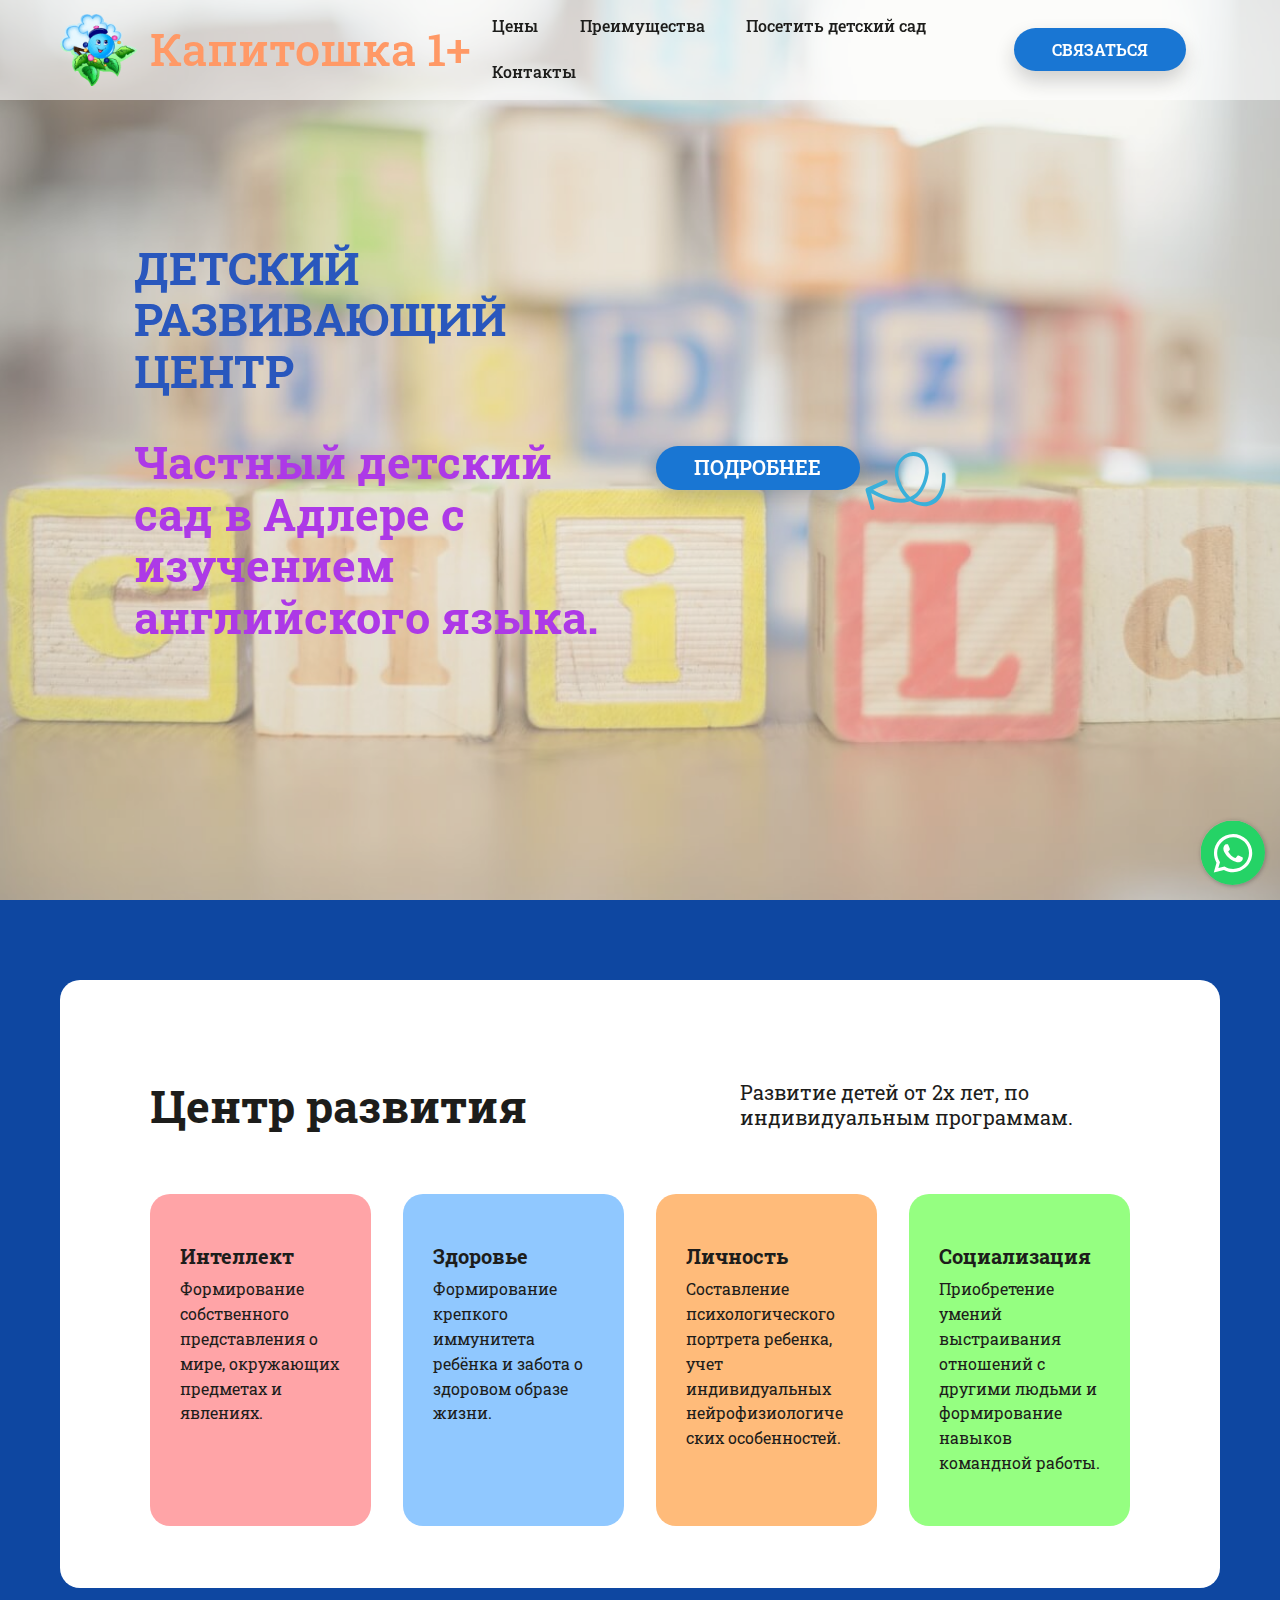
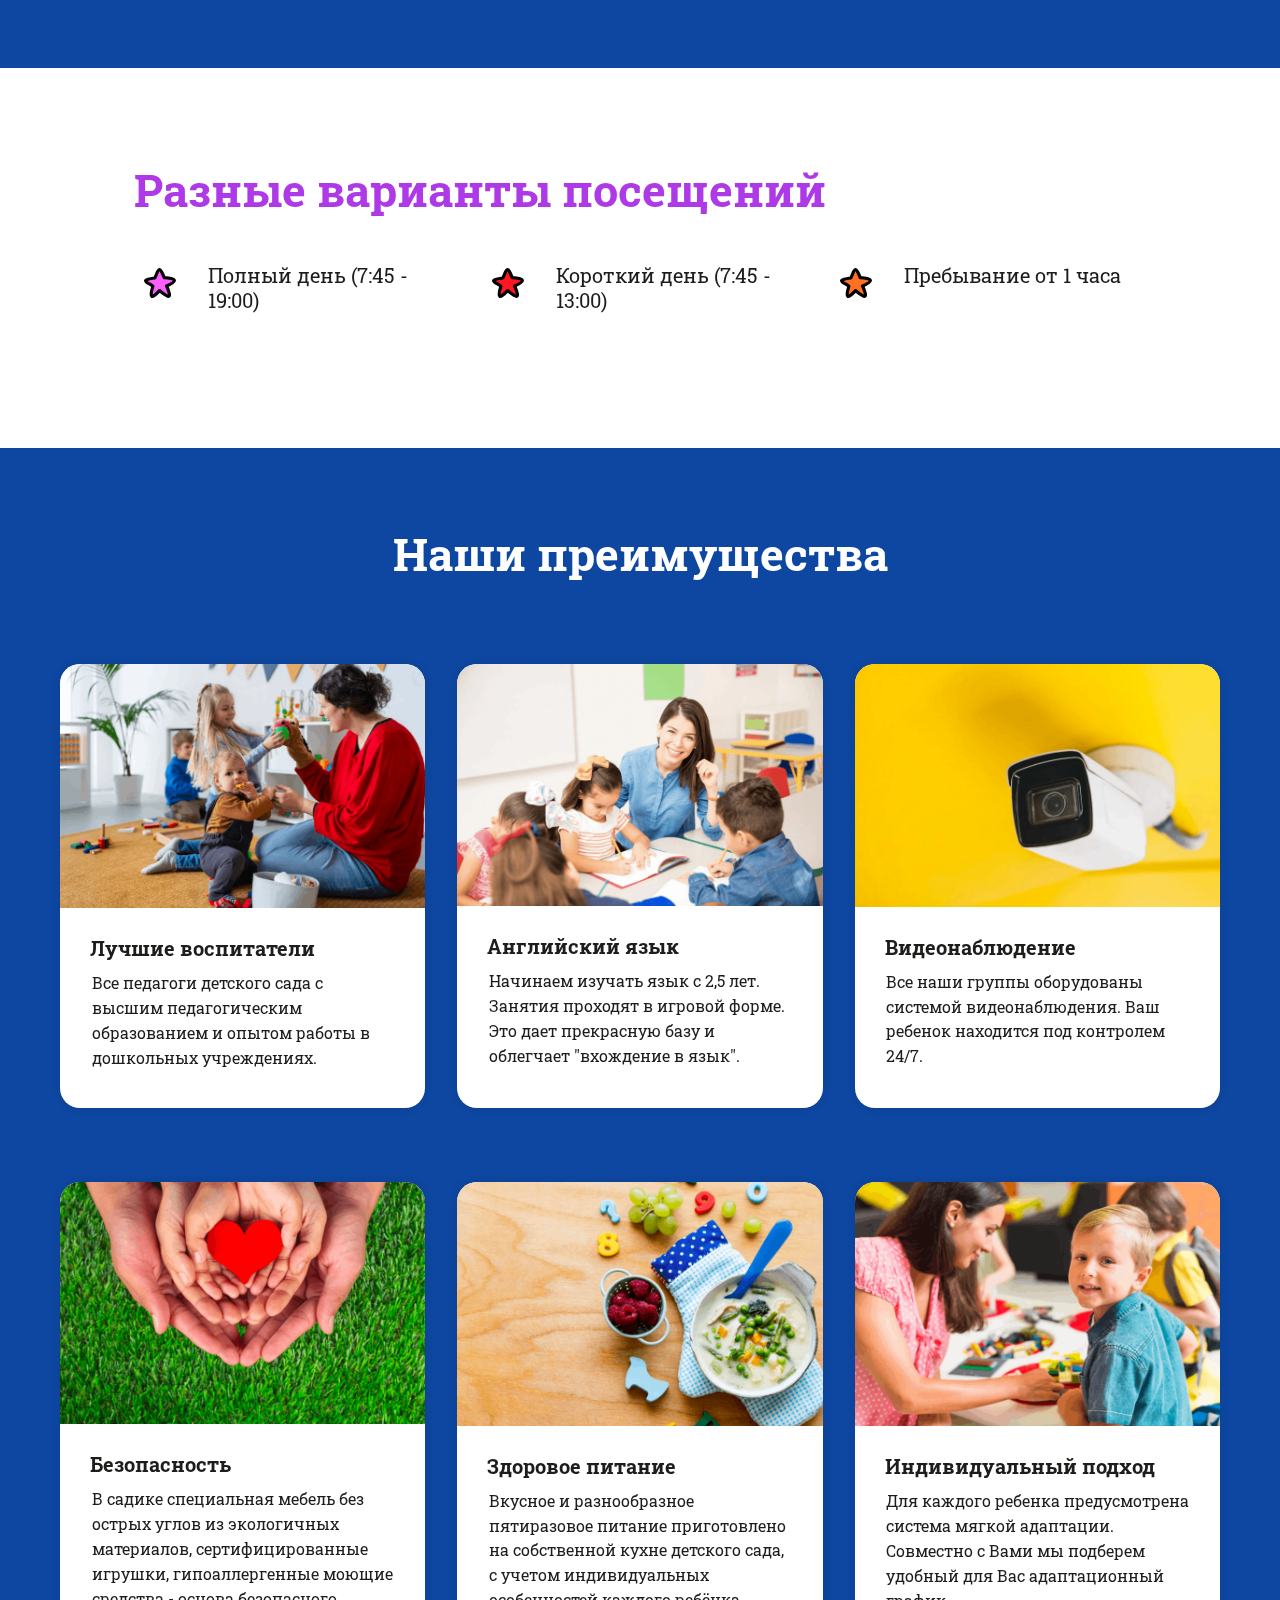
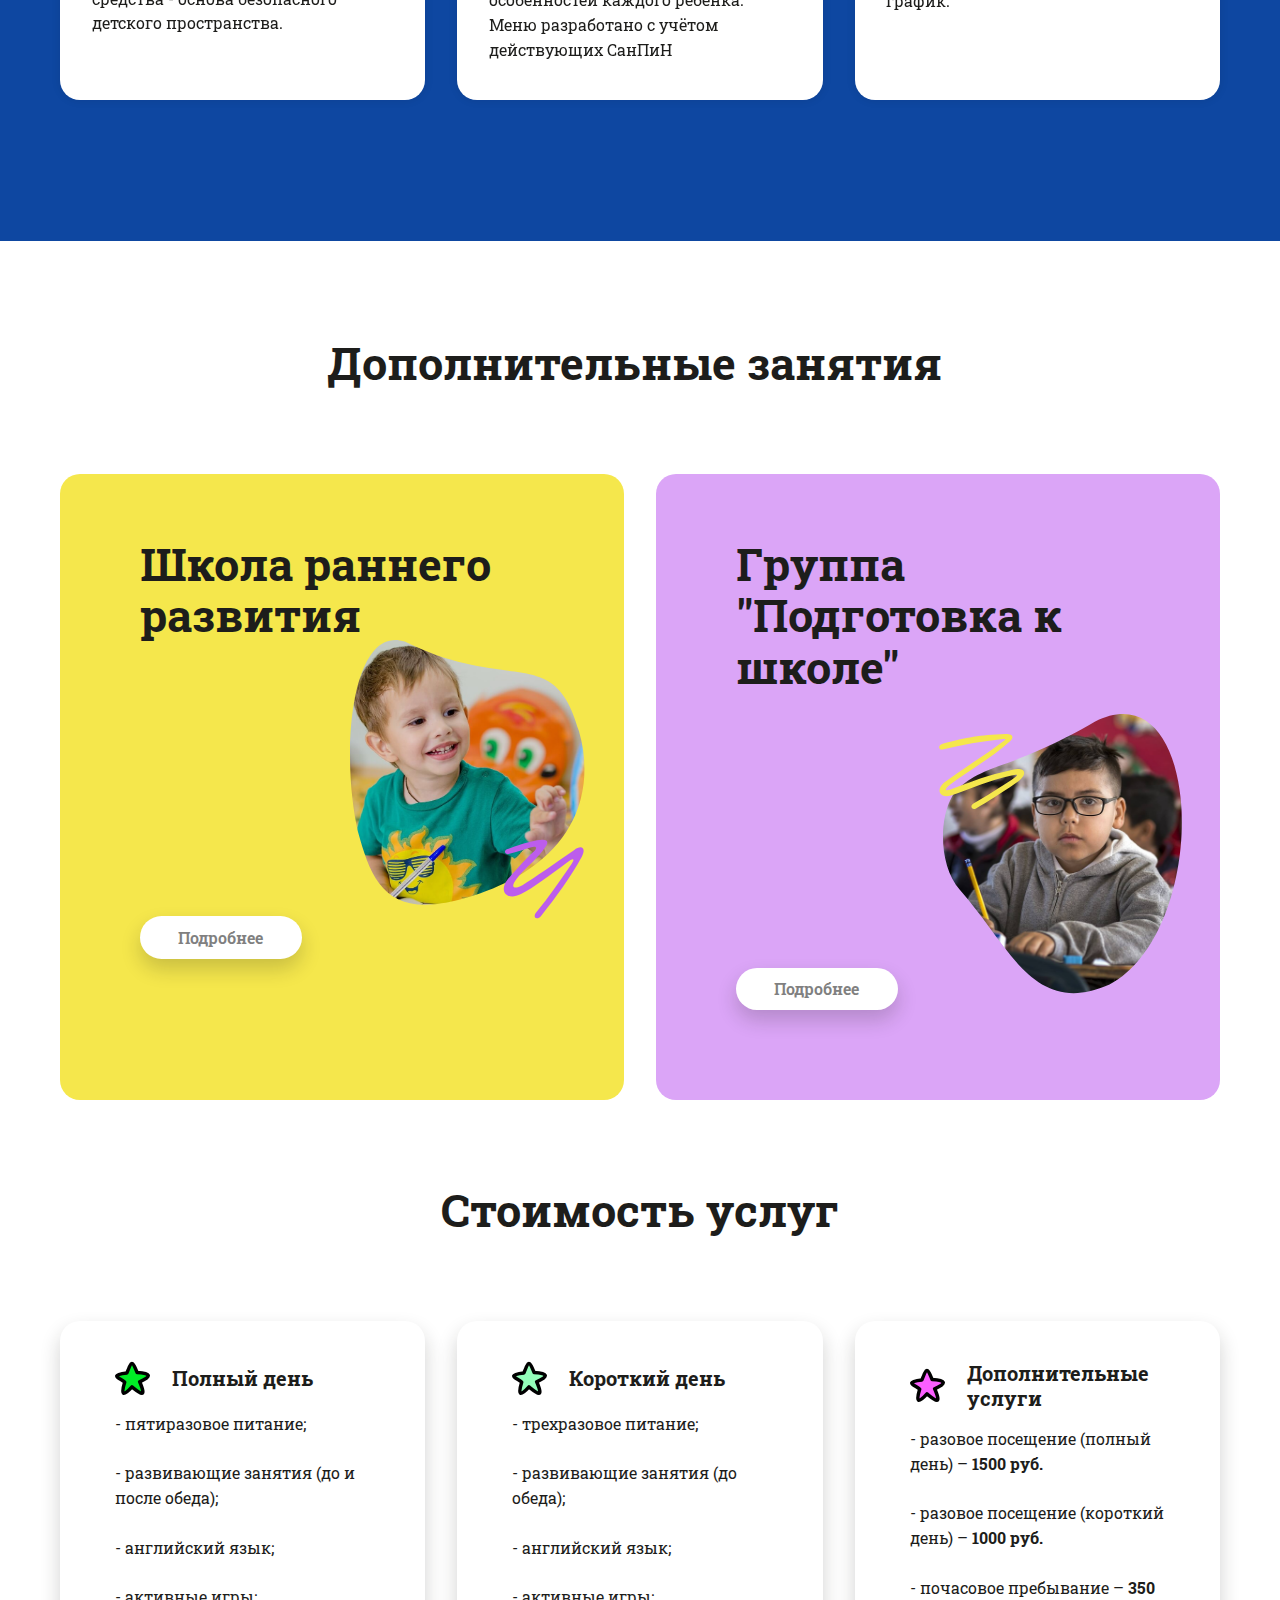
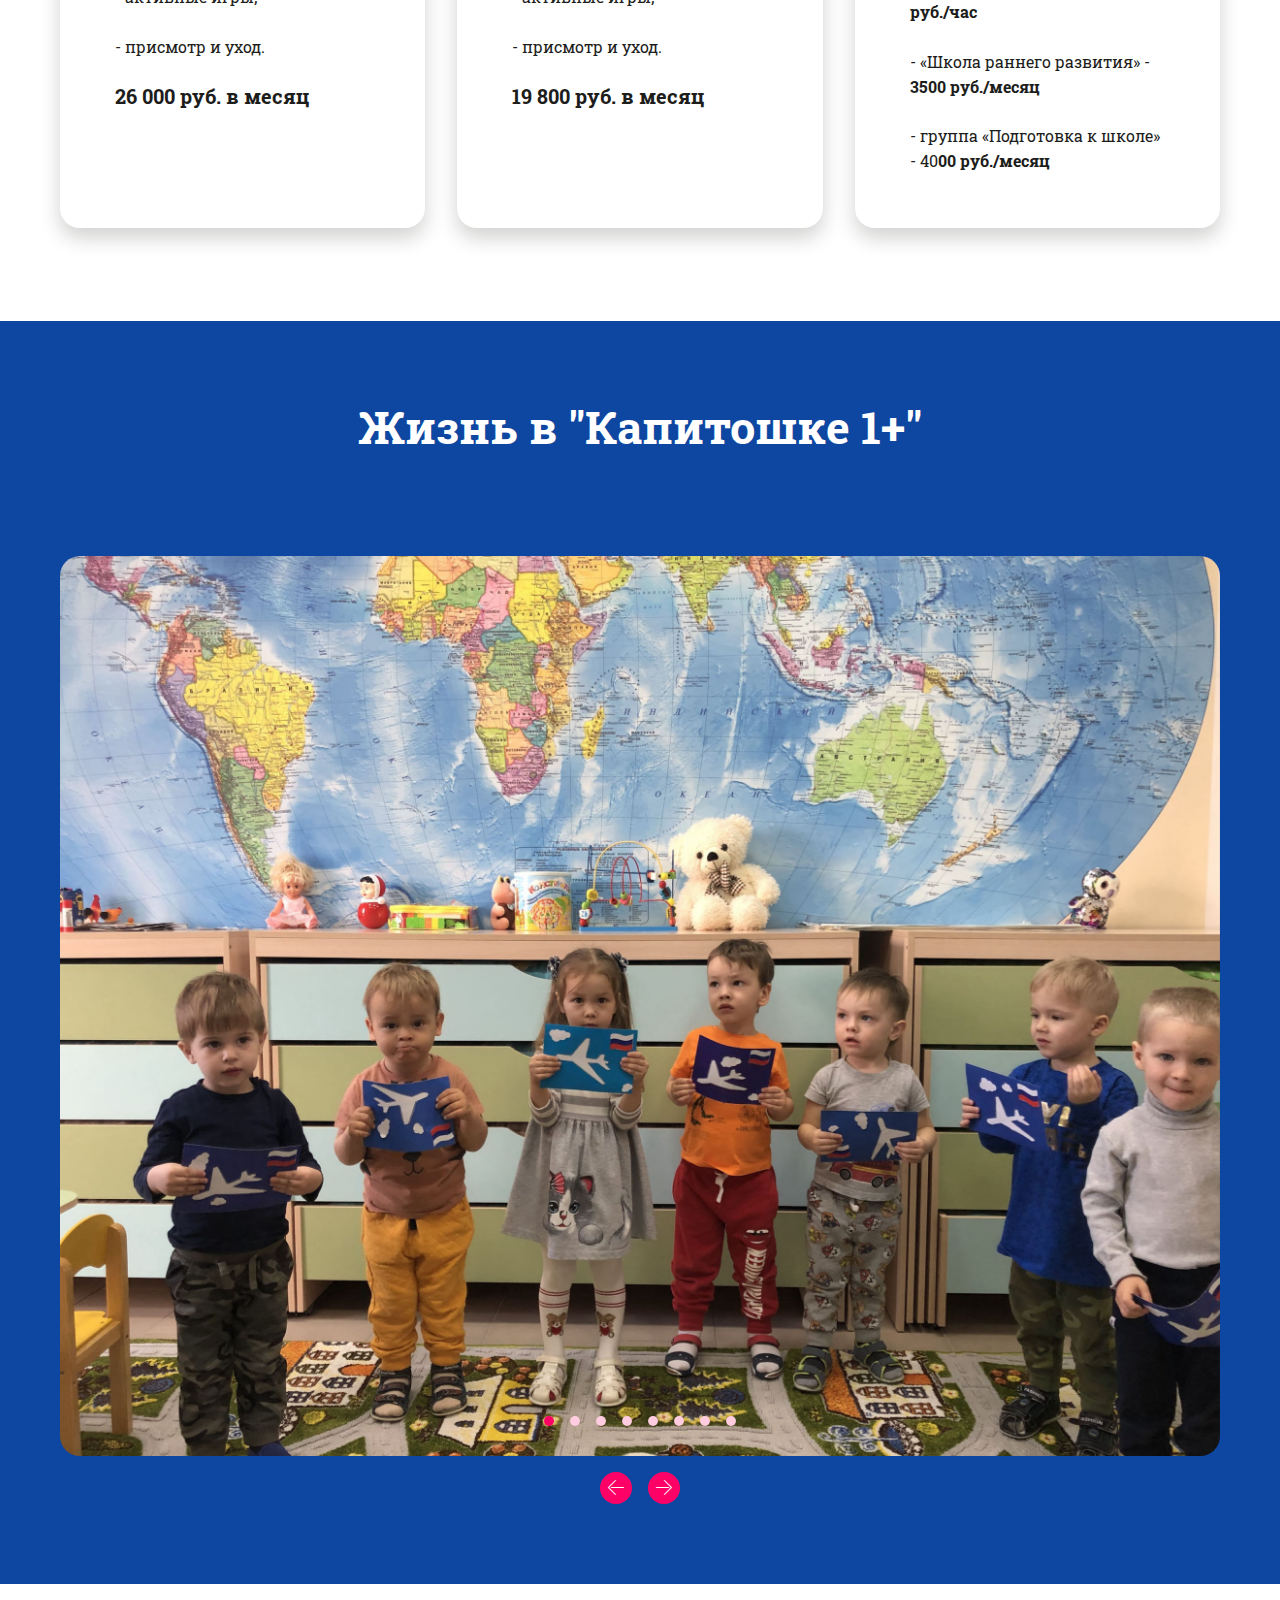
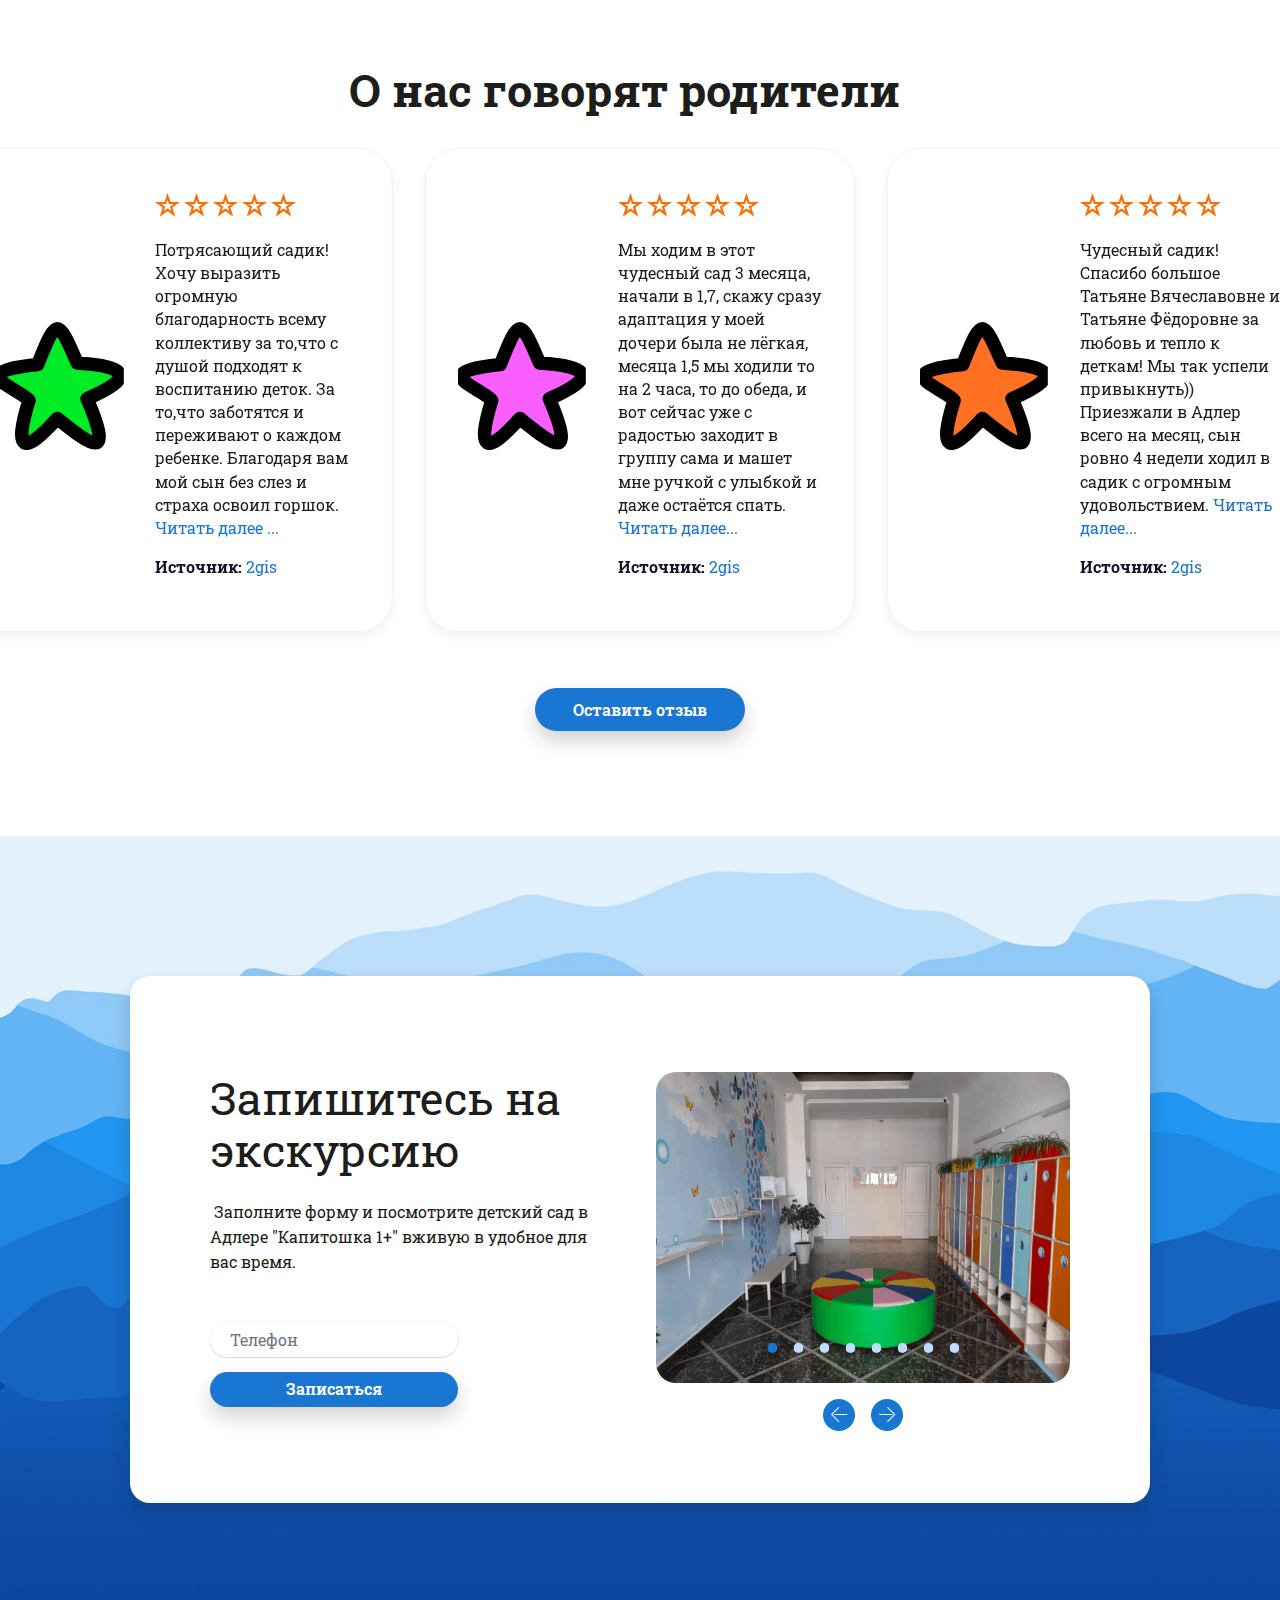
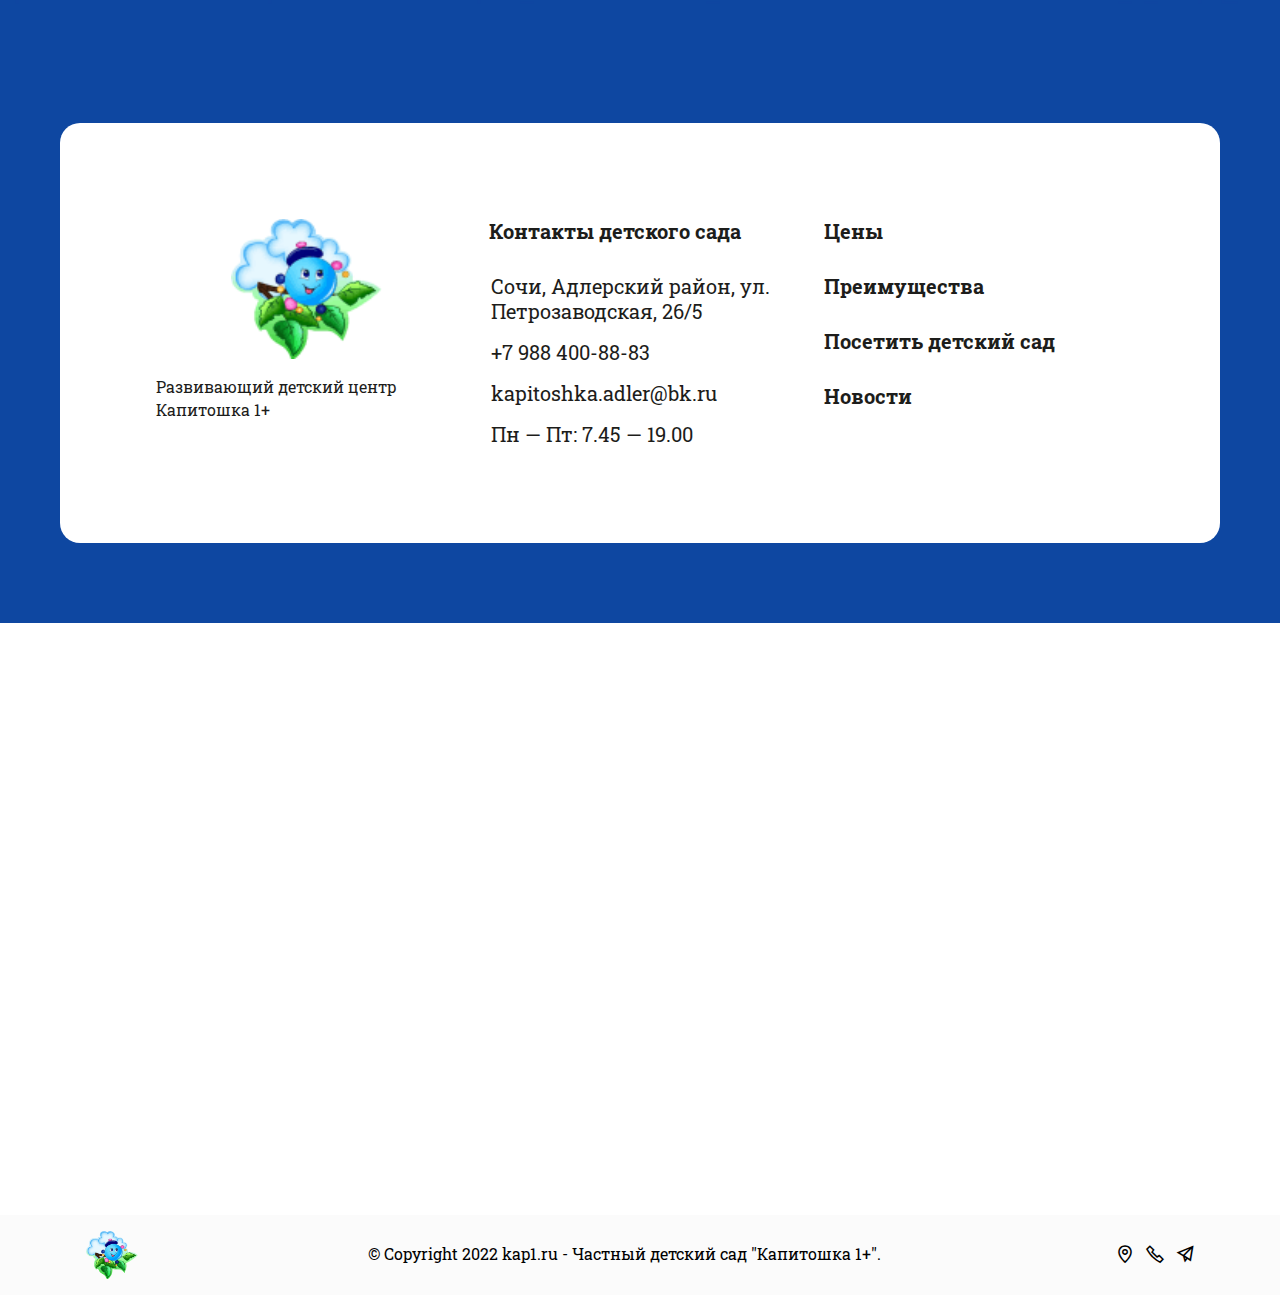
==== commit 64893aae: "create github pages" ====
--- a/index.html
+++ b/index.html
@@ -22,6 +22,7 @@
   <link rel="stylesheet" href="assets/bootstrap/css/bootstrap-reboot.min.css">
   <link rel="stylesheet" href="assets/parallax/jarallax.css">
   <link rel="stylesheet" href="assets/chatbutton/floating-wpp.css">
+  <link rel="stylesheet" href="assets/popup-overlay-plugin/style.css">
   <link rel="stylesheet" href="assets/dropdown/css/style.css">
   <link rel="stylesheet" href="assets/socicon/css/styles.css">
   <link rel="stylesheet" href="assets/theme/css/style.css">
@@ -31,7 +32,7 @@
   <link rel="preload" href="https://fonts.googleapis.com/css?family=Roboto+Slab:100,200,300,400,500,600,700,800,900&display=swap" as="style" onload="this.onload=null;this.rel='stylesheet'">
   <noscript><link rel="stylesheet" href="https://fonts.googleapis.com/css?family=Roboto+Slab:100,200,300,400,500,600,700,800,900&display=swap"></noscript>
   <link rel="preload" as="style" href="assets/mobirise/css/mbr-additional.css"><link rel="stylesheet" href="assets/mobirise/css/mbr-additional.css" type="text/css">
-  
+
   
   <meta name="yandex-verification" content="df93bda9de765620" />  
 
@@ -734,50 +735,8 @@
     </div>
 </section>
 
-<section data-bs-version="5.1" class="features12 cid-sRQcCS48eJ" id="features12-3">
-
-    
-
-    
-
-    <div class="container">
-        <div class="wrapper">
-            <div class="row title-section">
-                <div class="col-12">
-                    <div class="header-container">
-                        <h2 class="mbr-section-title mbr-fonts-style display-2"><strong>Новости детского сада "Капитошка 1+"</strong></h2>
-                    </div>
-                </div>
-            </div>
-            <div class="row justify-content-center">
-                <div class="card col-12 col-lg-4">
-                    <div class="card-body">
-                        <img class="card-img mb-3" src="assets/images/news3.jpg" alt="">
-                        
-                        
-                    </div>
-                </div>
-                <div class="card col-12 col-lg-4">
-                    <div class="card-body">
-                        <img class="card-img mb-3" src="assets/images/news2.jpg" alt="">
-                        
-                        
-                    </div>
-                </div>
-                <div class="card col-12 col-lg-4">
-                    <div class="card-body">
-                        <img class="card-img mb-3" src="assets/images/whatsapp-image-2022-12-29-at-10.30.44-4-690x518.jpg" alt="">
-                        
-                        
-                    </div>
-                </div>
-                
-                
-                
-            </div>
-        </div>
-    </div>
-</section>
+<section class="eb-youtube-feed cid-tGpBd2xz80" id="eb-youtube-feed-k"><script src="https://s.electricblaze.com/widget.js" defer=""></script>
+<div class="electricblaze-id-2Uhx9FP"></div></section>
 
 <section data-bs-version="5.1" class="form02 cid-sRQoPK3EDs" id="form02-8">
 
@@ -791,7 +750,7 @@
                 <div class="col-12 col-lg-6 p-5">
                     <div class="mbr-form" data-form-type="formoid">
 <!--Formbuilder Form-->
-<form action="https://mobirise.eu/" method="POST" class="mbr-form form-with-styler" data-form-title="Form Name"><input type="hidden" name="email" data-form-email="true" value="tKD0PJXdgvjz1ZlnGNByQE/3q/h7WrfqPs7TetYiCcF/7DSpxc8LLGdfUoB9qR1ijuHqhFQGN2u8vySybgbKtzSXUizzcgnWatFSh83Uqkz1AGO1kITT+ZPrANGUuKDc.whWADB6htPybAu9r5SS06vYQFw/mS1FUrNZbZuHgKg0Zm6axv5oQAzKgPYBcKE02ttpP/e+IwwJhcMD+wEUgMdl9PT/cLao1GoPJl0FNWG3/inv95B8dy3hT87mDgrGD">
+<form action="https://mobirise.eu/" method="POST" class="mbr-form form-with-styler" data-form-title="Form Name"><input type="hidden" name="email" data-form-email="true" value="h972365iF0BlQLTg7HeuB/hJS/1t5av3TPzgGgQdHxc50U0rPSrJ3M0nPjdhx5N29/e2HWtcKmGDoH4AEP39i0y+SadLKxll8z7EDjU96G8qEAvkFc2rIr0f9zoThazx.wm7E53yXvktHNQNTl5ytbiqacoKf64gUWwjk9yNfdPsH2q27qu5OVBIPNssAPyqJodDjbNCv8hOCFPJzNClmwIa3jsGyWFwRuX/Y1pUY1dKWFnhf00McEop4SUIObLTW">
 <div class="row">
 <div hidden="hidden" data-form-alert="" class="alert alert-success col-12">Спасибо, в ближайшее время с Вами свяжемся.</div>
 <div hidden="hidden" data-form-alert-danger="" class="alert alert-danger col-12"> Oops...! some problem! </div>
@@ -922,7 +881,7 @@
         <div class="wrapper">
             <div class="row">
                 <div class="col-12">
-                    <div class="google-map"><iframe frameborder="0" style="border:0" src="https://www.google.com/maps/embed/v1/place?key=AIzaSyCt1265A4qvZy9HKUeA8J15AOC4SrCyZe4&amp;q=г. Сочи, ул. Петрозаводская 26 корпус 5" allowfullscreen=""></iframe></div>
+                    <div class="google-map"><iframe frameborder="0" style="border:0" src="https://www.google.com/maps/embed/v1/place?key=AIzaSyDk89J4FSunMF33ruMVWJaJht_Ro0kvoXs&amp;q=г. Сочи, ул. Петрозаводская 26 корпус 5" allowfullscreen=""></iframe></div>
                 </div>
             </div>
         </div>
@@ -1067,7 +1026,7 @@
                             
 
                             <div class="form-wrapper" data-form-type="formoid">
-                                <form action="https://mobirise.eu/" method="POST" class="mbr-form form-with-styler" data-form-title="Mobirise Form"><input type="hidden" name="email" data-form-email="true" value="PmM+pBjTVxkkv/elEnhkkOQQuaz9pZ0vD7Z3XUuqRkYn85Up+9PN7w+c2tKeWjP1Z5PfCIPXXLf8mKAa8CMGdKGse6BcImi04h5zJNurTEct3rSKki00gqD6LEZKDMRQ.MaTWC5VsgkHYXHYuhroAxCndfHeGMpGp9BOkHh5nwZ0KcGh1Ftaj0NRkKAXrLIrtFO7qe8R+Zxmdts5WjG+batMa80gKYdNHSqeRC71IbovNv1SeK4XVxTITDscT2ttn">
+                                <form action="https://mobirise.eu/" method="POST" class="mbr-form form-with-styler" data-form-title="Mobirise Form"><input type="hidden" name="email" data-form-email="true" value="K+NZZ419n2uLegnn9p4V/jg/l9r45caYzBXrxUTpeZ8E4Je4UD7BwTOLghKx9bVfY6UQNNq2/KbpgRXMVFRGkZOc6a6hr2IBTPGIjNtr5+b74pxjYgzct4HaLXBuDmKi.lEXwuXx+z87KlV4n61bKBAI2SGty7AjTIIpbXLa8USo4rW9ge7dquy/B1xv+whL0sqJAnLBg/fVPSBZpcFl1QEUmZ+AvcUD2SBTsV3hv3fgkm8YL4V3LhbyTRQy89ztn">
                                     <div class="container">
                                         <div class="row">
                                             <div hidden="hidden" data-form-alert="" class="alert alert-success col-12">Спасибо за отзыв. Мы его скоро опубликуем.</div>
@@ -1113,11 +1072,11 @@
   
   
   
-
 <div id="chatbutton-wa" data-phone="+79884008883" data-showpopup="true" data-headertitle="👋  Напишите нам!" data-popupmessage="Здравствуйте!👋
 
 Запишитесь на персональную экскурсию по детскому саду! 🔥
 
 Онлайн чат whatsapp от Kapitoshka" data-placeholder="Введите текст" data-position="left" data-headercolor="#39847a" data-backgroundcolor="#e5ddd5" data-autoopentimeout="5" data-size="65px"><div class="floating-wpp-button" style="width: 65px; height: 65px;"><div class="floating-wpp-button-image"><!--?xml version="1.0" encoding="UTF-8" standalone="no"?--><svg xmlns="http://www.w3.org/2000/svg" xmlns:xlink="http://www.w3.org/1999/xlink" style="isolation:isolate" viewBox="0 0 800 800" width="65" height="65"><defs><clipPath id="_clipPath_A3g8G5hPEGG2L0B6hFCxamU4cc8rfqzQ"><rect width="800" height="800"></rect></clipPath></defs><g clip-path="url(#_clipPath_A3g8G5hPEGG2L0B6hFCxamU4cc8rfqzQ)"><g><path d=" M 787.59 800 L 12.41 800 C 5.556 800 0 793.332 0 785.108 L 0 14.892 C 0 6.667 5.556 0 12.41 0 L 787.59 0 C 794.444 0 800 6.667 800 14.892 L 800 785.108 C 800 793.332 794.444 800 787.59 800 Z " fill="rgb(37,211,102)"></path></g><g><path d=" M 508.558 450.429 C 502.67 447.483 473.723 433.24 468.325 431.273 C 462.929 429.308 459.003 428.328 455.078 434.22 C 451.153 440.114 439.869 453.377 436.434 457.307 C 433 461.236 429.565 461.729 423.677 458.78 C 417.79 455.834 398.818 449.617 376.328 429.556 C 358.825 413.943 347.008 394.663 343.574 388.768 C 340.139 382.873 343.207 379.687 346.155 376.752 C 348.804 374.113 352.044 369.874 354.987 366.436 C 357.931 362.999 358.912 360.541 360.875 356.614 C 362.837 352.683 361.857 349.246 360.383 346.299 C 358.912 343.352 347.136 314.369 342.231 302.579 C 337.451 291.099 332.597 292.654 328.983 292.472 C 325.552 292.301 321.622 292.265 317.698 292.265 C 313.773 292.265 307.394 293.739 301.996 299.632 C 296.6 305.527 281.389 319.772 281.389 348.752 C 281.389 377.735 302.487 405.731 305.431 409.661 C 308.376 413.592 346.949 473.062 406.015 498.566 C 420.062 504.634 431.03 508.256 439.581 510.969 C 453.685 515.451 466.521 514.818 476.666 513.302 C 487.978 511.613 511.502 499.06 516.409 485.307 C 521.315 471.55 521.315 459.762 519.842 457.307 C 518.371 454.851 514.446 453.377 508.558 450.429 Z  M 401.126 597.117 L 401.047 597.117 C 365.902 597.104 331.431 587.661 301.36 569.817 L 294.208 565.572 L 220.08 585.017 L 239.866 512.743 L 235.21 505.332 C 215.604 474.149 205.248 438.108 205.264 401.1 C 205.307 293.113 293.17 205.257 401.204 205.257 C 453.518 205.275 502.693 225.674 539.673 262.696 C 576.651 299.716 597.004 348.925 596.983 401.258 C 596.939 509.254 509.078 597.117 401.126 597.117 Z  M 567.816 234.565 C 523.327 190.024 464.161 165.484 401.124 165.458 C 271.24 165.458 165.529 271.161 165.477 401.085 C 165.46 442.617 176.311 483.154 196.932 518.892 L 163.502 641 L 288.421 608.232 C 322.839 627.005 361.591 636.901 401.03 636.913 L 401.126 636.913 L 401.127 636.913 C 530.998 636.913 636.717 531.2 636.77 401.274 C 636.794 338.309 612.306 279.105 567.816 234.565" fill-rule="evenodd" fill="rgb(255,255,255)"></path></g></g></svg></div></div></div>
- </body>
+ 
+</body>
 </html>--- a/assets/popup-overlay-plugin/style.css
+++ b/assets/popup-overlay-plugin/style.css
@@ -0,0 +1,3 @@
+html.is-builder .modal-backdrop.show {
+    display: none !important;
+}--- a/assets/mobirise/css/mbr-additional.css
+++ b/assets/mobirise/css/mbr-additional.css
@@ -1756,42 +1756,6 @@
 .cid-tm1iaLZXZq .button-align {
   text-align: center;
 }
-.cid-sRQcCS48eJ {
-  padding-top: 5rem;
-  padding-bottom: 5rem;
-  background-color: #e4f2fd;
-}
-.cid-sRQcCS48eJ .card {
-  background: transparent;
-}
-.cid-sRQcCS48eJ .title-section {
-  margin-bottom: 5rem;
-}
-@media (max-width: 768px) {
-  .cid-sRQcCS48eJ .title-section {
-    margin-bottom: 3rem;
-  }
-}
-.cid-sRQcCS48eJ .card-img {
-  width: 100%;
-  height: auto;
-  object-fit: cover;
-}
-@media (min-width: 992px) {
-  .cid-sRQcCS48eJ .card-img {
-    width: 345px;
-    height: 345px;
-  }
-}
-.cid-sRQcCS48eJ .header-container {
-  padding: 10px;
-}
-.cid-sRQcCS48eJ .card-body {
-  padding: 10px;
-}
-.cid-sRQcCS48eJ .mbr-section-title {
-  text-align: center;
-}
 .cid-sRQoPK3EDs {
   padding-top: 5rem;
   padding-bottom: 5rem;
--- a/assets/mobirise/css/mbr-additional.css
+++ b/assets/mobirise/css/mbr-additional.css
@@ -1756,42 +1756,6 @@
 .cid-tm1iaLZXZq .button-align {
   text-align: center;
 }
-.cid-sRQcCS48eJ {
-  padding-top: 5rem;
-  padding-bottom: 5rem;
-  background-color: #e4f2fd;
-}
-.cid-sRQcCS48eJ .card {
-  background: transparent;
-}
-.cid-sRQcCS48eJ .title-section {
-  margin-bottom: 5rem;
-}
-@media (max-width: 768px) {
-  .cid-sRQcCS48eJ .title-section {
-    margin-bottom: 3rem;
-  }
-}
-.cid-sRQcCS48eJ .card-img {
-  width: 100%;
-  height: auto;
-  object-fit: cover;
-}
-@media (min-width: 992px) {
-  .cid-sRQcCS48eJ .card-img {
-    width: 345px;
-    height: 345px;
-  }
-}
-.cid-sRQcCS48eJ .header-container {
-  padding: 10px;
-}
-.cid-sRQcCS48eJ .card-body {
-  padding: 10px;
-}
-.cid-sRQcCS48eJ .mbr-section-title {
-  text-align: center;
-}
 .cid-sRQoPK3EDs {
   padding-top: 5rem;
   padding-bottom: 5rem;
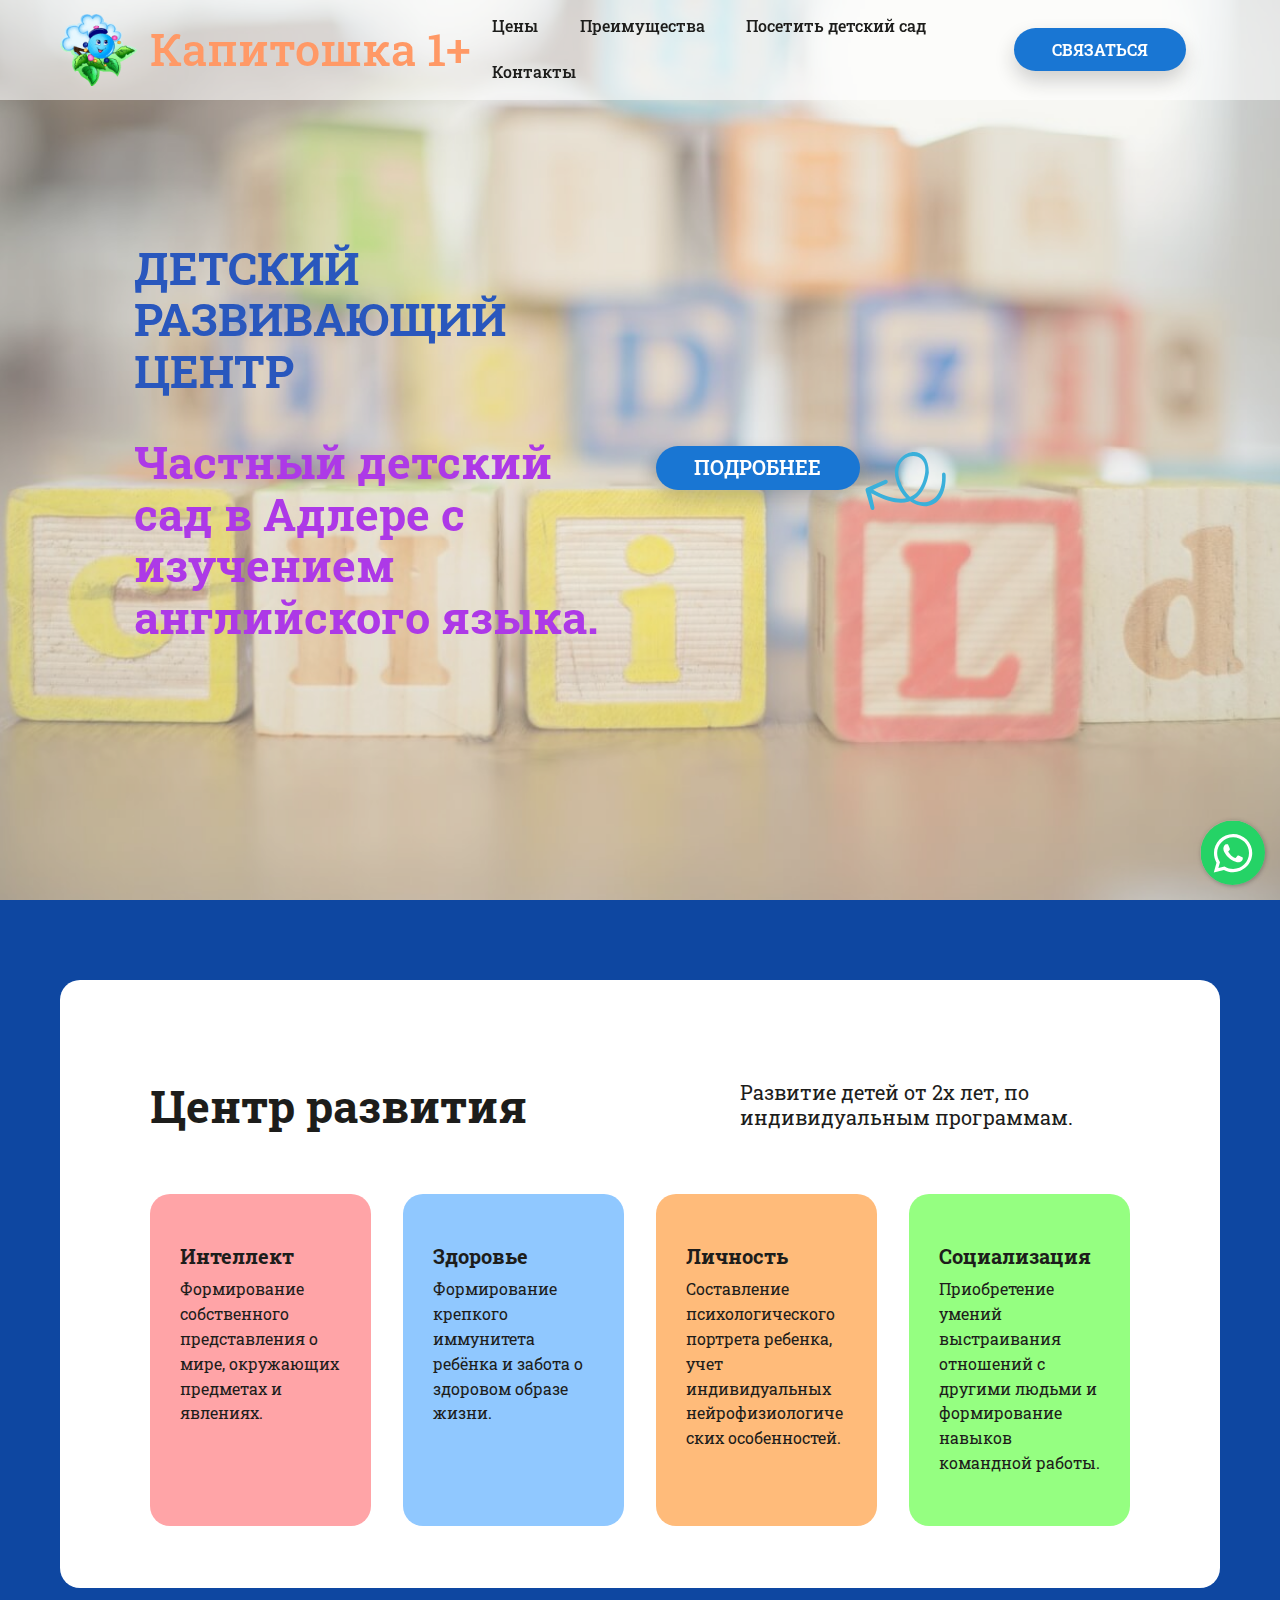
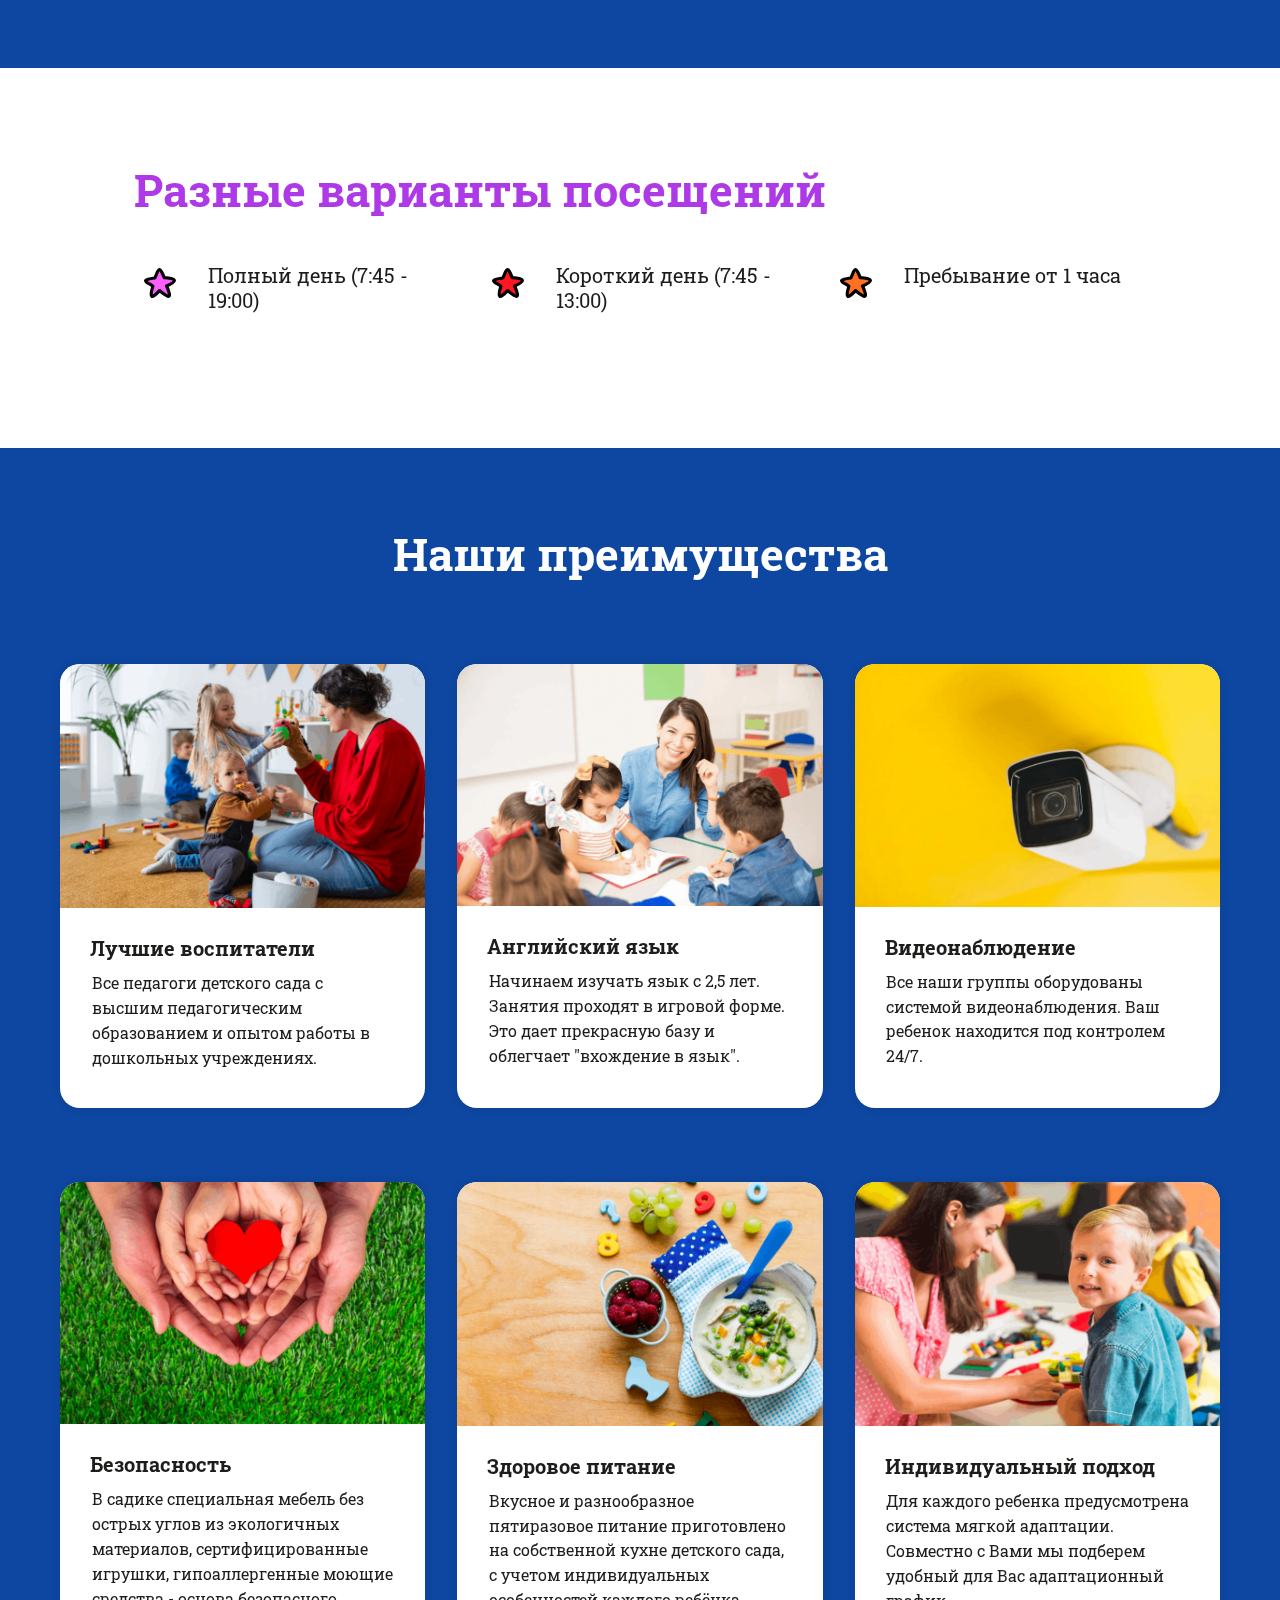
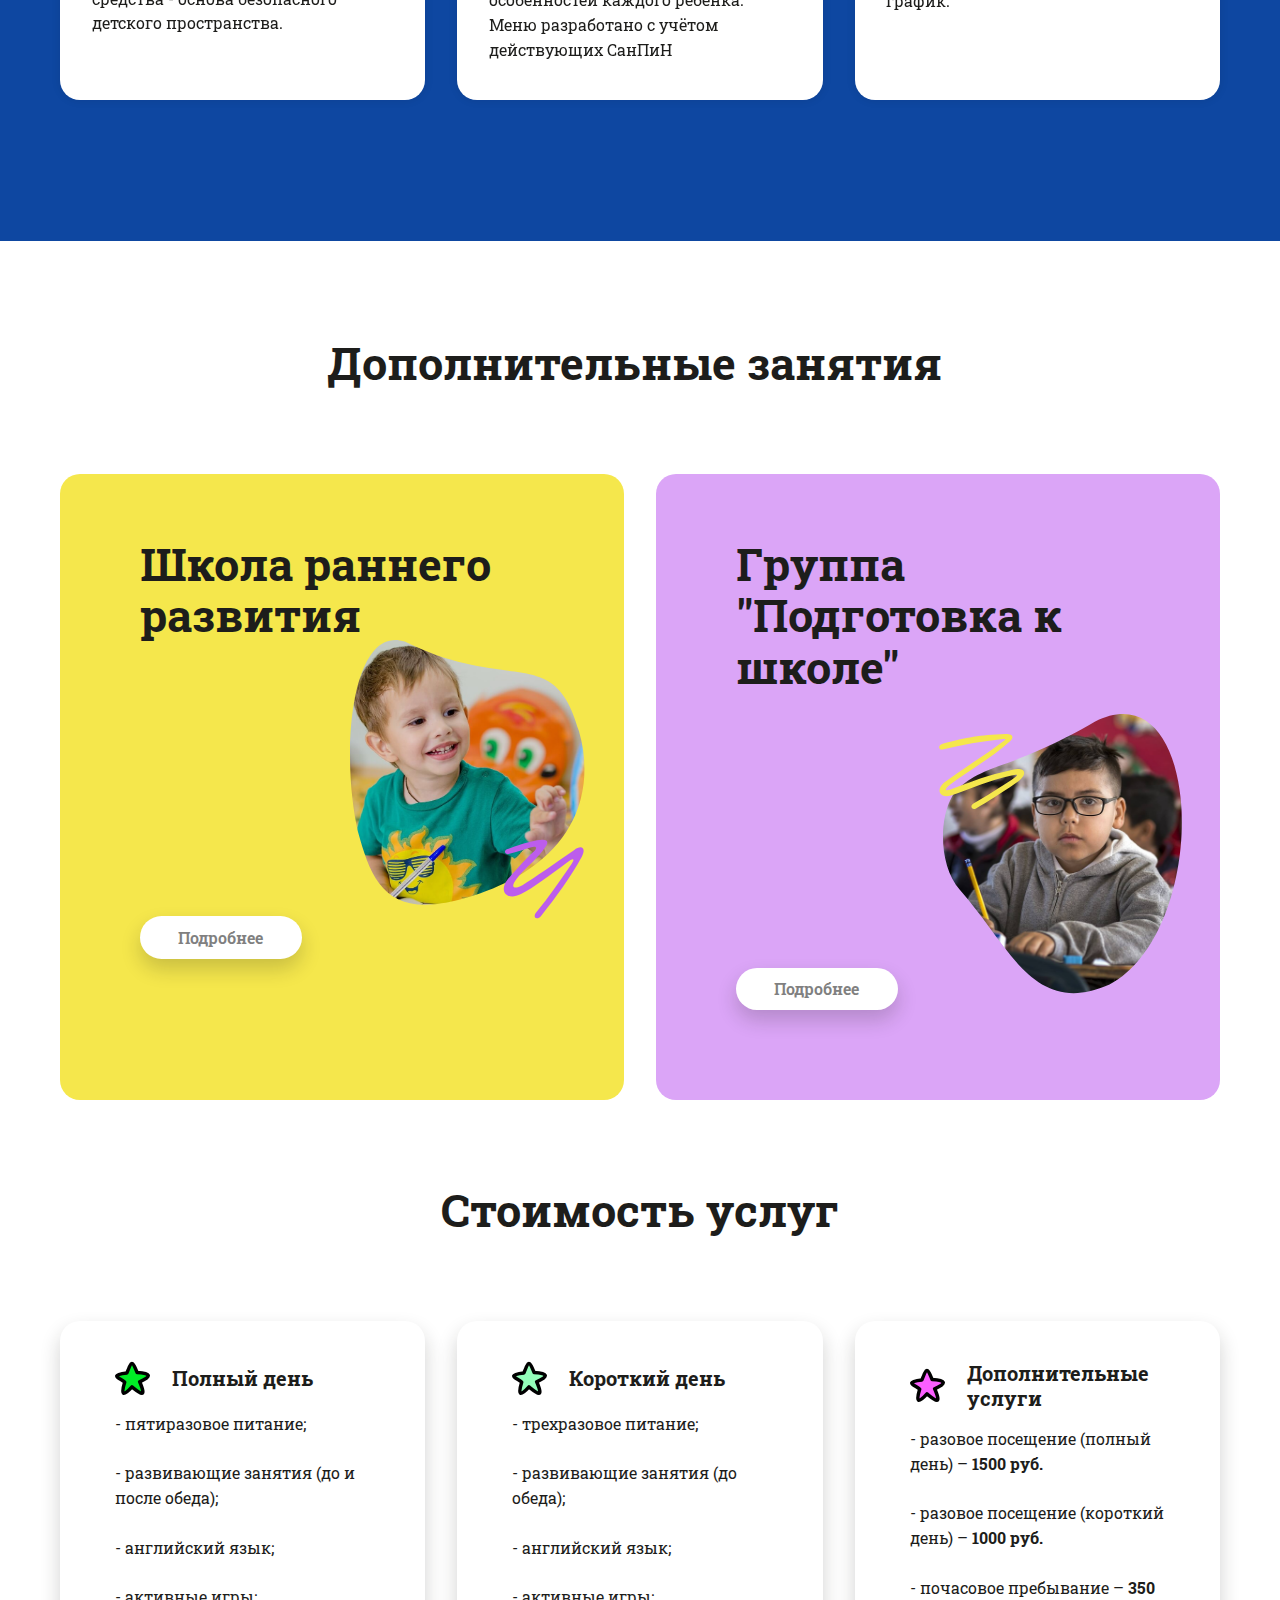
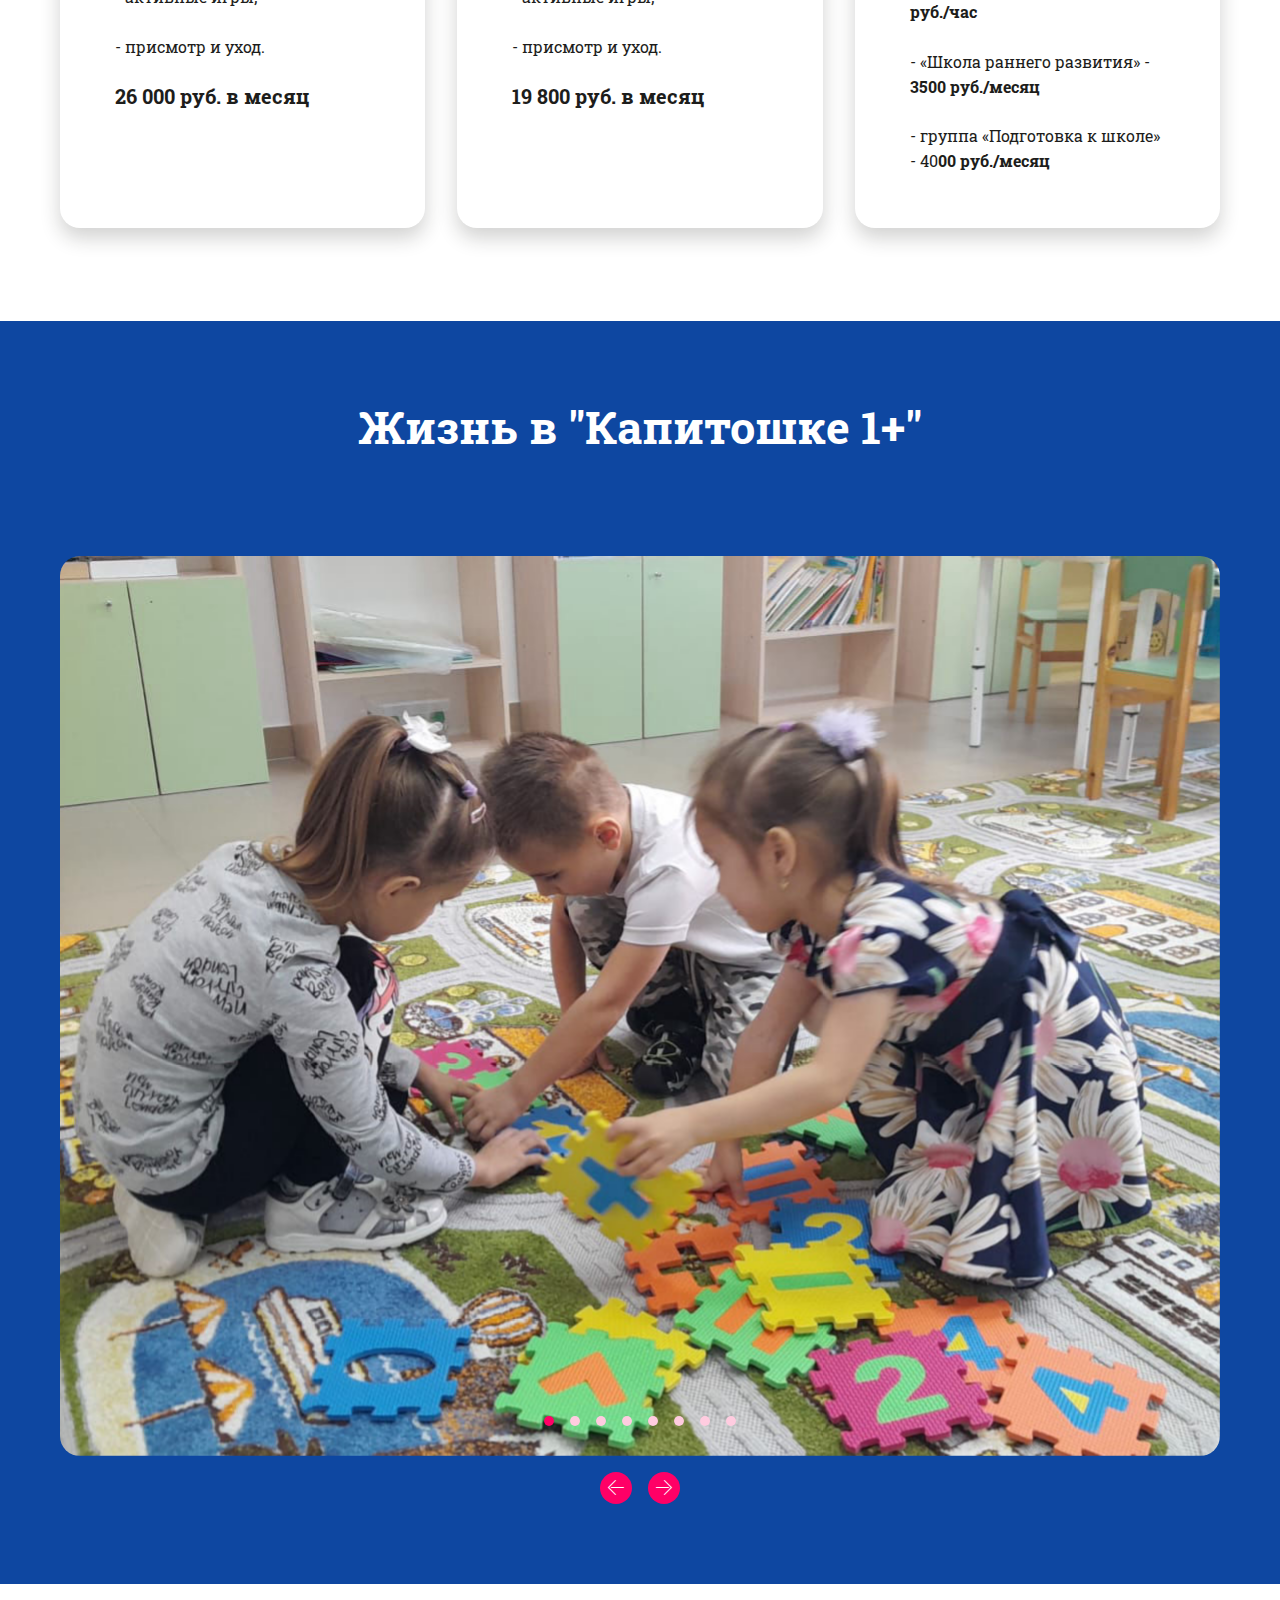
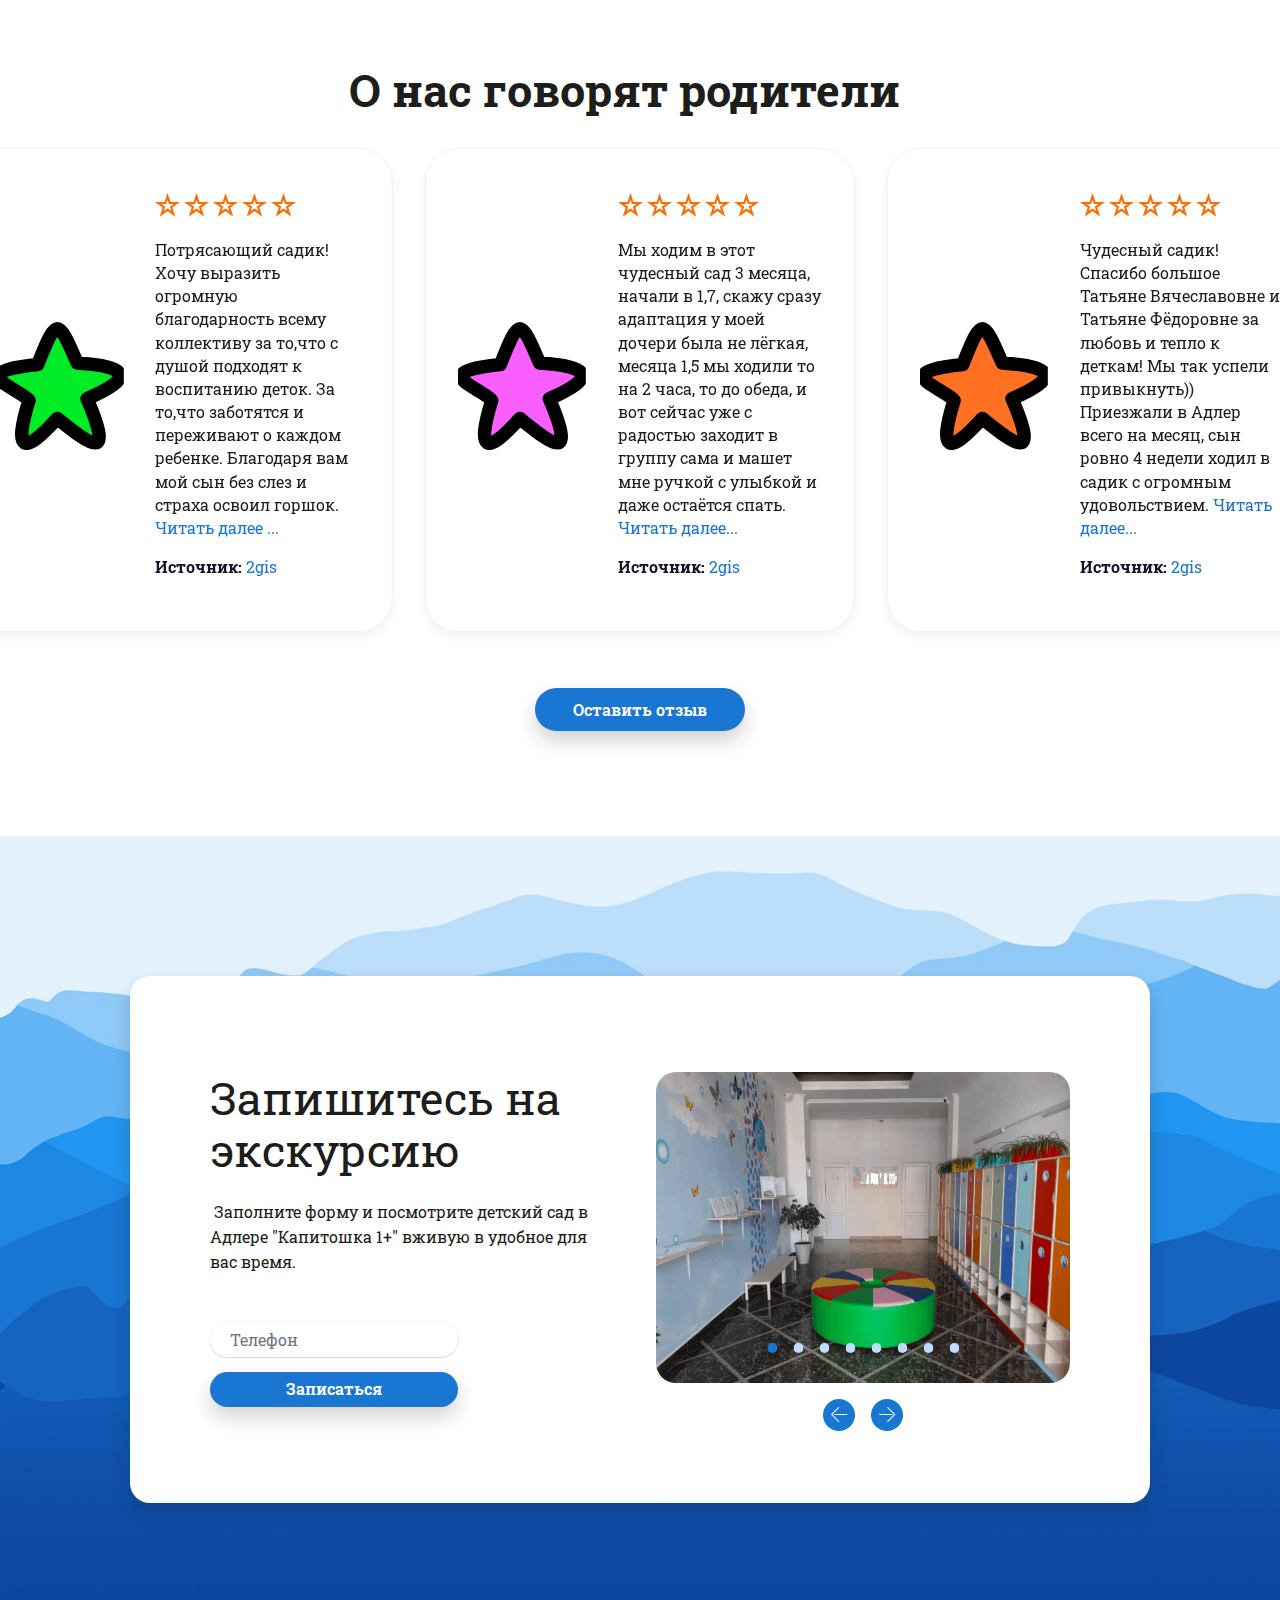
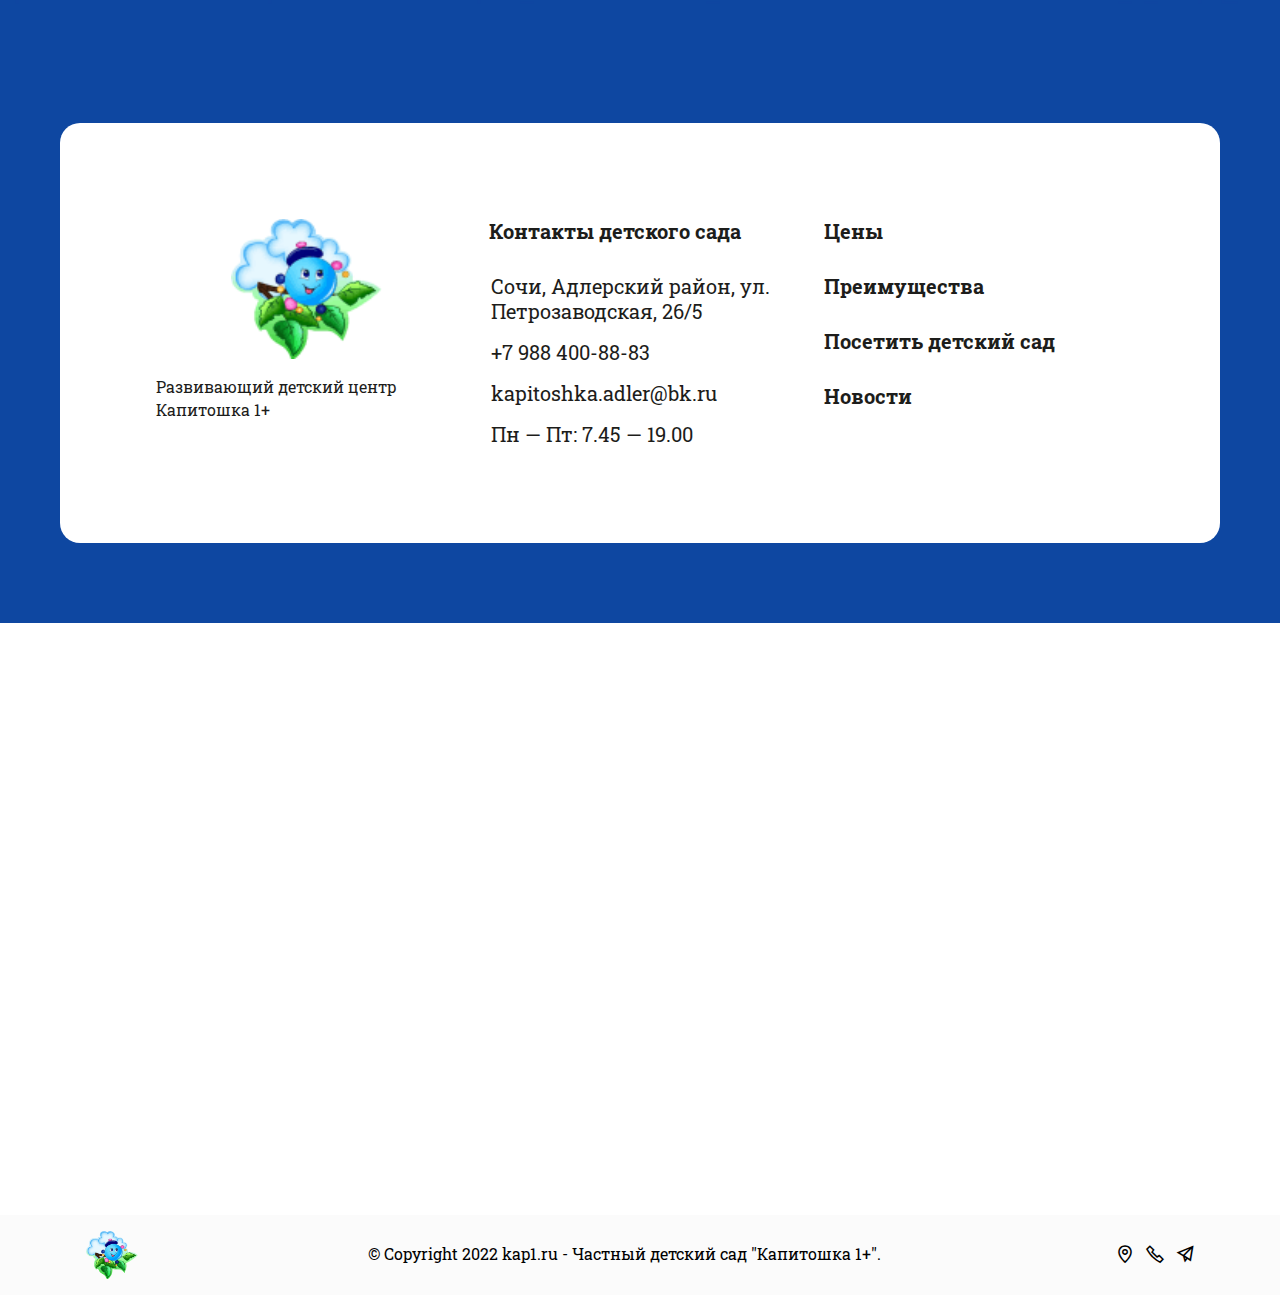
==== commit 6b29b9a9: "create github pages" ====
--- a/index.html
+++ b/index.html
@@ -537,16 +537,16 @@
                 <div class="carousel-container">
                     <div class="carousel-inner">
                         <div class="carousel-item active">
-                            <img src="assets/images/img-1353-2474x1856.jpg" class="d-block w-100" alt="Капитошка детский сад">
+                            <img src="assets/images/wirp9030-1599x899.jpg" class="d-block w-100" alt="Капитошка детский сад">
                         </div>
                         <div class="carousel-item">
-                            <img src="assets/images/whatsapp-image-2022-12-29-at-10.30.44-2-1024x768.jpg" class="d-block w-100" alt="">
+                            <img src="assets/images/pelq9419-1599x899.jpg" class="d-block w-100" alt="">
                         </div>
                         <div class="carousel-item">
                             <img src="assets/images/img-1269-2474x1856.jpg" class="d-block w-100" alt="Жизнь в детском саду ">
                         </div>
                         <div class="carousel-item">
-                            <img src="assets/images/img-1720-2474x1856.jpg" class="d-block w-100" alt="Жизнь в детском саду ">
+                            <img src="assets/images/mimo3563-1600x1251.jpg" class="d-block w-100" alt="Жизнь в детском саду ">
                         </div>
                         <div class="carousel-item">
                             <img src="assets/images/img-1680-2474x1856.jpg" class="d-block w-100" alt="Жизнь в детском саду ">
@@ -555,10 +555,10 @@
                             <img src="assets/images/img-1020-2474x1856.jpg" class="d-block w-100" alt="Жизнь в детском саду ">
                         </div>
                         <div class="carousel-item">
-                            <img src="assets/images/03b7c80e-6e5e-48b0-9b85-9c577a0c287a-648x1152.jpg" class="d-block w-100" alt="Жизнь в детском саду &quot;капитошка&quot;">
+                            <img src="assets/images/ellt5402-1600x1200.jpg" class="d-block w-100" alt="Жизнь в детском саду ">
                         </div>
                         <div class="carousel-item">
-                            <img src="assets/images/b16bd535-c41f-468e-8947-12c5c6b2c647-1152x560.jpg" class="d-block w-100" alt="Жизнь в детском саду ">
+                            <img src="assets/images/clpz5213-1200x1600.jpg" class="d-block w-100" alt="Жизнь в детском саду ">
                         </div>
                     </div>
                     <div class="carousel-indicators">
@@ -736,7 +736,7 @@
 </section>
 
 <section class="eb-youtube-feed cid-tGpBd2xz80" id="eb-youtube-feed-k"><script src="https://s.electricblaze.com/widget.js" defer=""></script>
-<div class="electricblaze-id-2Uhx9FP"></div></section>
+<div class="electricblaze-id-2Uhx9G3"></div></section>
 
 <section data-bs-version="5.1" class="form02 cid-sRQoPK3EDs" id="form02-8">
 
@@ -750,7 +750,7 @@
                 <div class="col-12 col-lg-6 p-5">
                     <div class="mbr-form" data-form-type="formoid">
 <!--Formbuilder Form-->
-<form action="https://mobirise.eu/" method="POST" class="mbr-form form-with-styler" data-form-title="Form Name"><input type="hidden" name="email" data-form-email="true" value="h972365iF0BlQLTg7HeuB/hJS/1t5av3TPzgGgQdHxc50U0rPSrJ3M0nPjdhx5N29/e2HWtcKmGDoH4AEP39i0y+SadLKxll8z7EDjU96G8qEAvkFc2rIr0f9zoThazx.wm7E53yXvktHNQNTl5ytbiqacoKf64gUWwjk9yNfdPsH2q27qu5OVBIPNssAPyqJodDjbNCv8hOCFPJzNClmwIa3jsGyWFwRuX/Y1pUY1dKWFnhf00McEop4SUIObLTW">
+<form action="https://mobirise.eu/" method="POST" class="mbr-form form-with-styler" data-form-title="Form Name"><input type="hidden" name="email" data-form-email="true" value="JCd6PwYc/4YoMIYZAkPlbytlhLkBnO3CVAsmCilYr2QRWnAGSE1z6Y71y9kINquUmlBTzYQ0pEgvhTKZkqdzoNctzUnU7INGlg90RafrmC9HVg0OKV3cK7WiZYt/kjOb.HqYvsoA4Ao0ZFeGeG8ZvkMr1BcAhg9smr5WU4dRMfpiMGzGnkEwfK4maXobQMpQN7n9aD7YveMNF17iVYpOC43hvPY8OXrroFPbBJN8hERIm8TweJ+876HFJ12RqQtC0">
 <div class="row">
 <div hidden="hidden" data-form-alert="" class="alert alert-success col-12">Спасибо, в ближайшее время с Вами свяжемся.</div>
 <div hidden="hidden" data-form-alert-danger="" class="alert alert-danger col-12"> Oops...! some problem! </div>
@@ -881,7 +881,7 @@
         <div class="wrapper">
             <div class="row">
                 <div class="col-12">
-                    <div class="google-map"><iframe frameborder="0" style="border:0" src="https://www.google.com/maps/embed/v1/place?key=AIzaSyDk89J4FSunMF33ruMVWJaJht_Ro0kvoXs&amp;q=г. Сочи, ул. Петрозаводская 26 корпус 5" allowfullscreen=""></iframe></div>
+                    <div class="google-map"><iframe frameborder="0" style="border:0" src="https://www.google.com/maps/embed/v1/place?key=AIzaSyCZI5F_k6S1k46ujh0SNrapM89f7mJxd30&amp;q=г. Сочи, ул. Петрозаводская 26 корпус 5" allowfullscreen=""></iframe></div>
                 </div>
             </div>
         </div>
@@ -1026,7 +1026,7 @@
                             
 
                             <div class="form-wrapper" data-form-type="formoid">
-                                <form action="https://mobirise.eu/" method="POST" class="mbr-form form-with-styler" data-form-title="Mobirise Form"><input type="hidden" name="email" data-form-email="true" value="K+NZZ419n2uLegnn9p4V/jg/l9r45caYzBXrxUTpeZ8E4Je4UD7BwTOLghKx9bVfY6UQNNq2/KbpgRXMVFRGkZOc6a6hr2IBTPGIjNtr5+b74pxjYgzct4HaLXBuDmKi.lEXwuXx+z87KlV4n61bKBAI2SGty7AjTIIpbXLa8USo4rW9ge7dquy/B1xv+whL0sqJAnLBg/fVPSBZpcFl1QEUmZ+AvcUD2SBTsV3hv3fgkm8YL4V3LhbyTRQy89ztn">
+                                <form action="https://mobirise.eu/" method="POST" class="mbr-form form-with-styler" data-form-title="Mobirise Form"><input type="hidden" name="email" data-form-email="true" value="1XRZFto4eRSogzkBm5zZ8eWdd/J2jOpuD4JLzIkWPjFvF5DwtNFik5lpwNJR/pMh6FhuNUyDva4MZTISyiXlbk6PhwaT/RLi1V4YqjoTxVdDnn0fEO1W+tnh8Ioe5fxB.SThefcGrOFeC+ZdMY8vLKAT4T0dNPz1iVIUwmp6dCfYjpLsvfvEYCbgTZwhrHY+zU8oe2UPf+up/FUOW+ZMCbfL7VeLybO5vnqGtsQ976ACGUA/eFy5eMgNsS/9ag7SU">
                                     <div class="container">
                                         <div class="row">
                                             <div hidden="hidden" data-form-alert="" class="alert alert-success col-12">Спасибо за отзыв. Мы его скоро опубликуем.</div>
